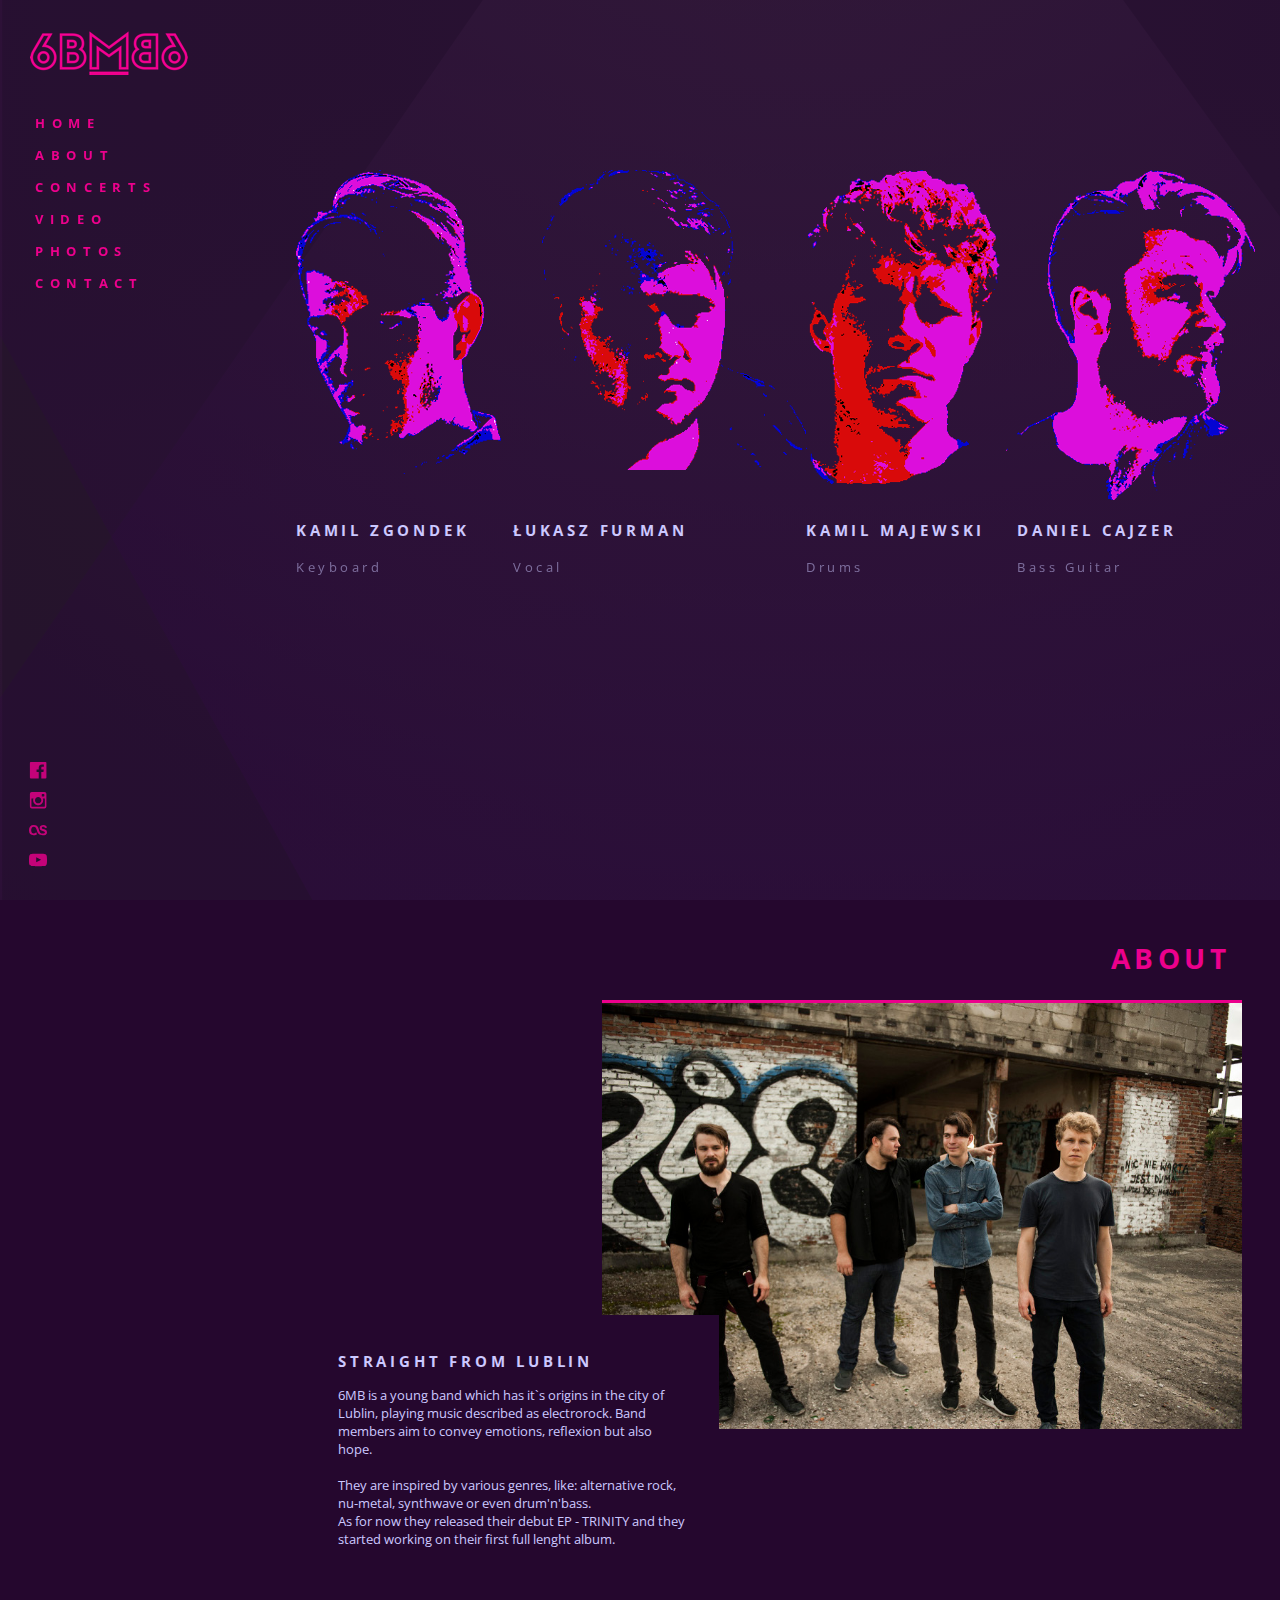
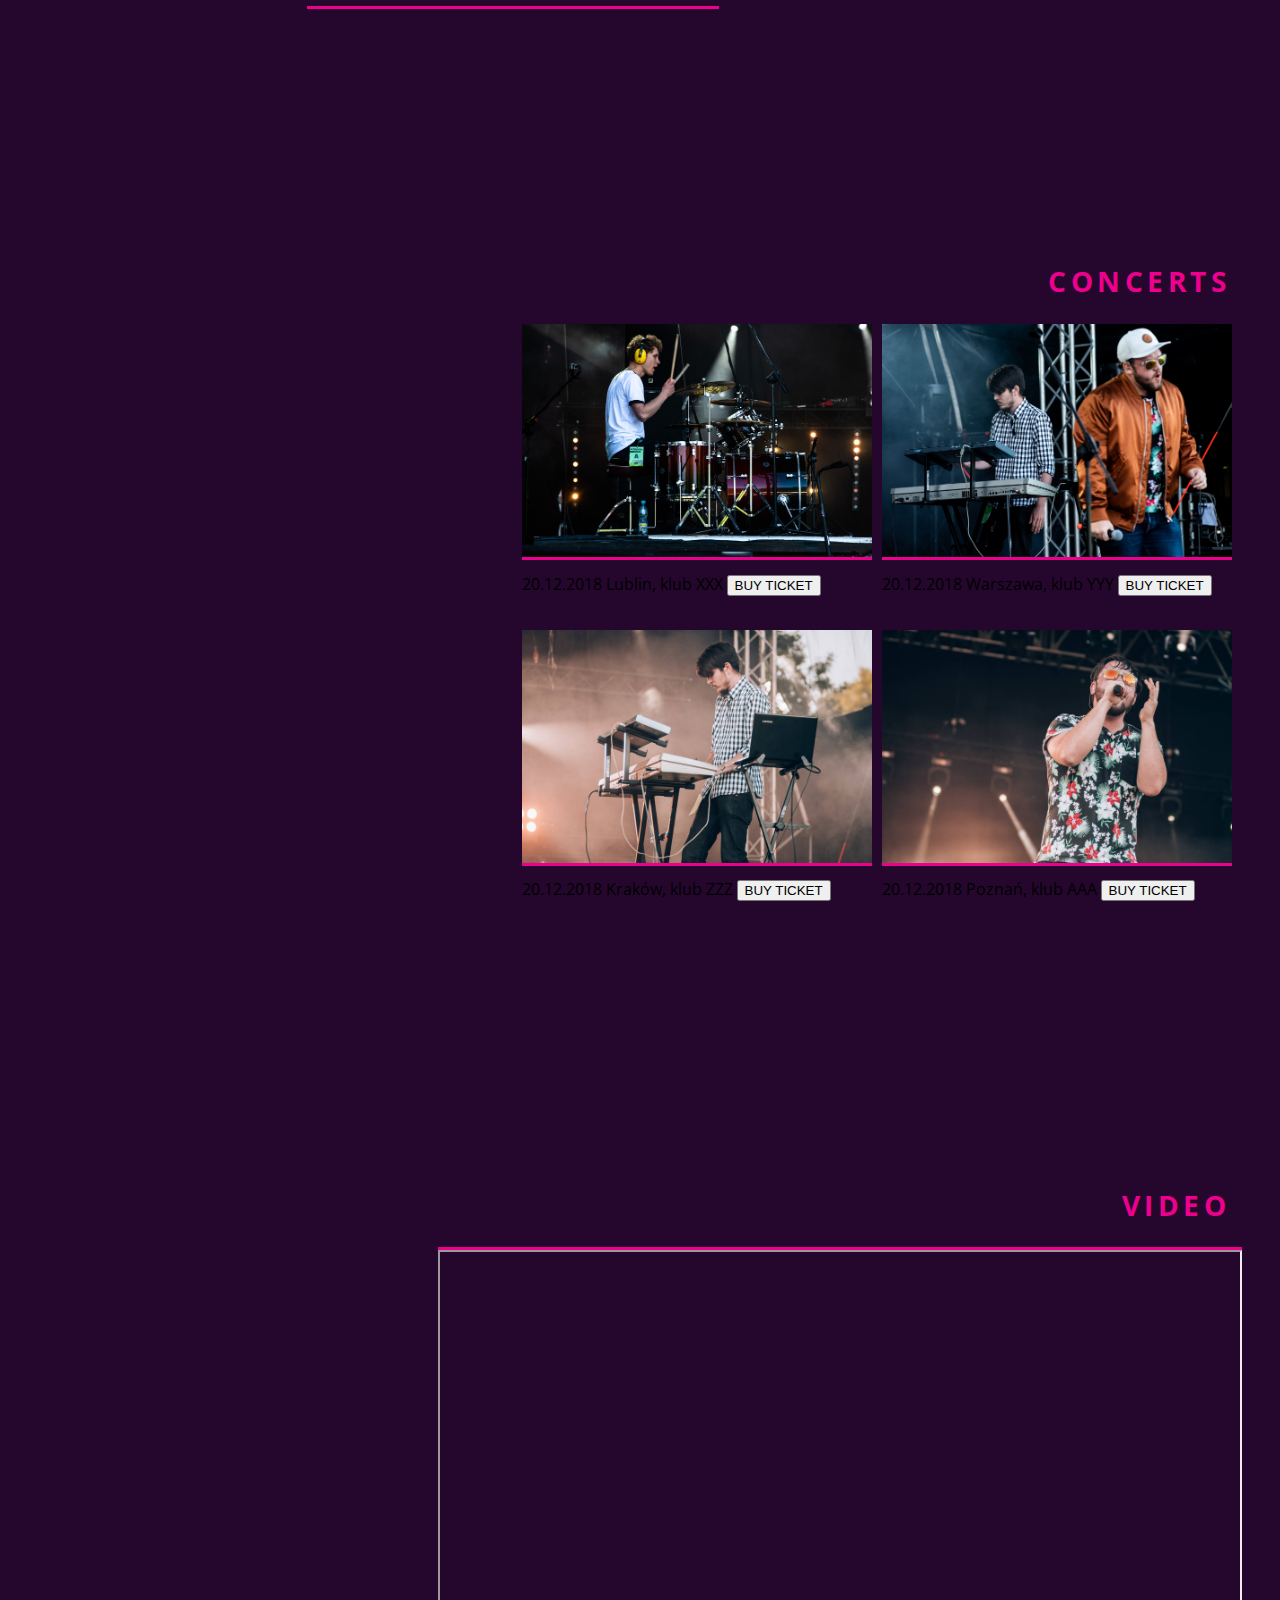
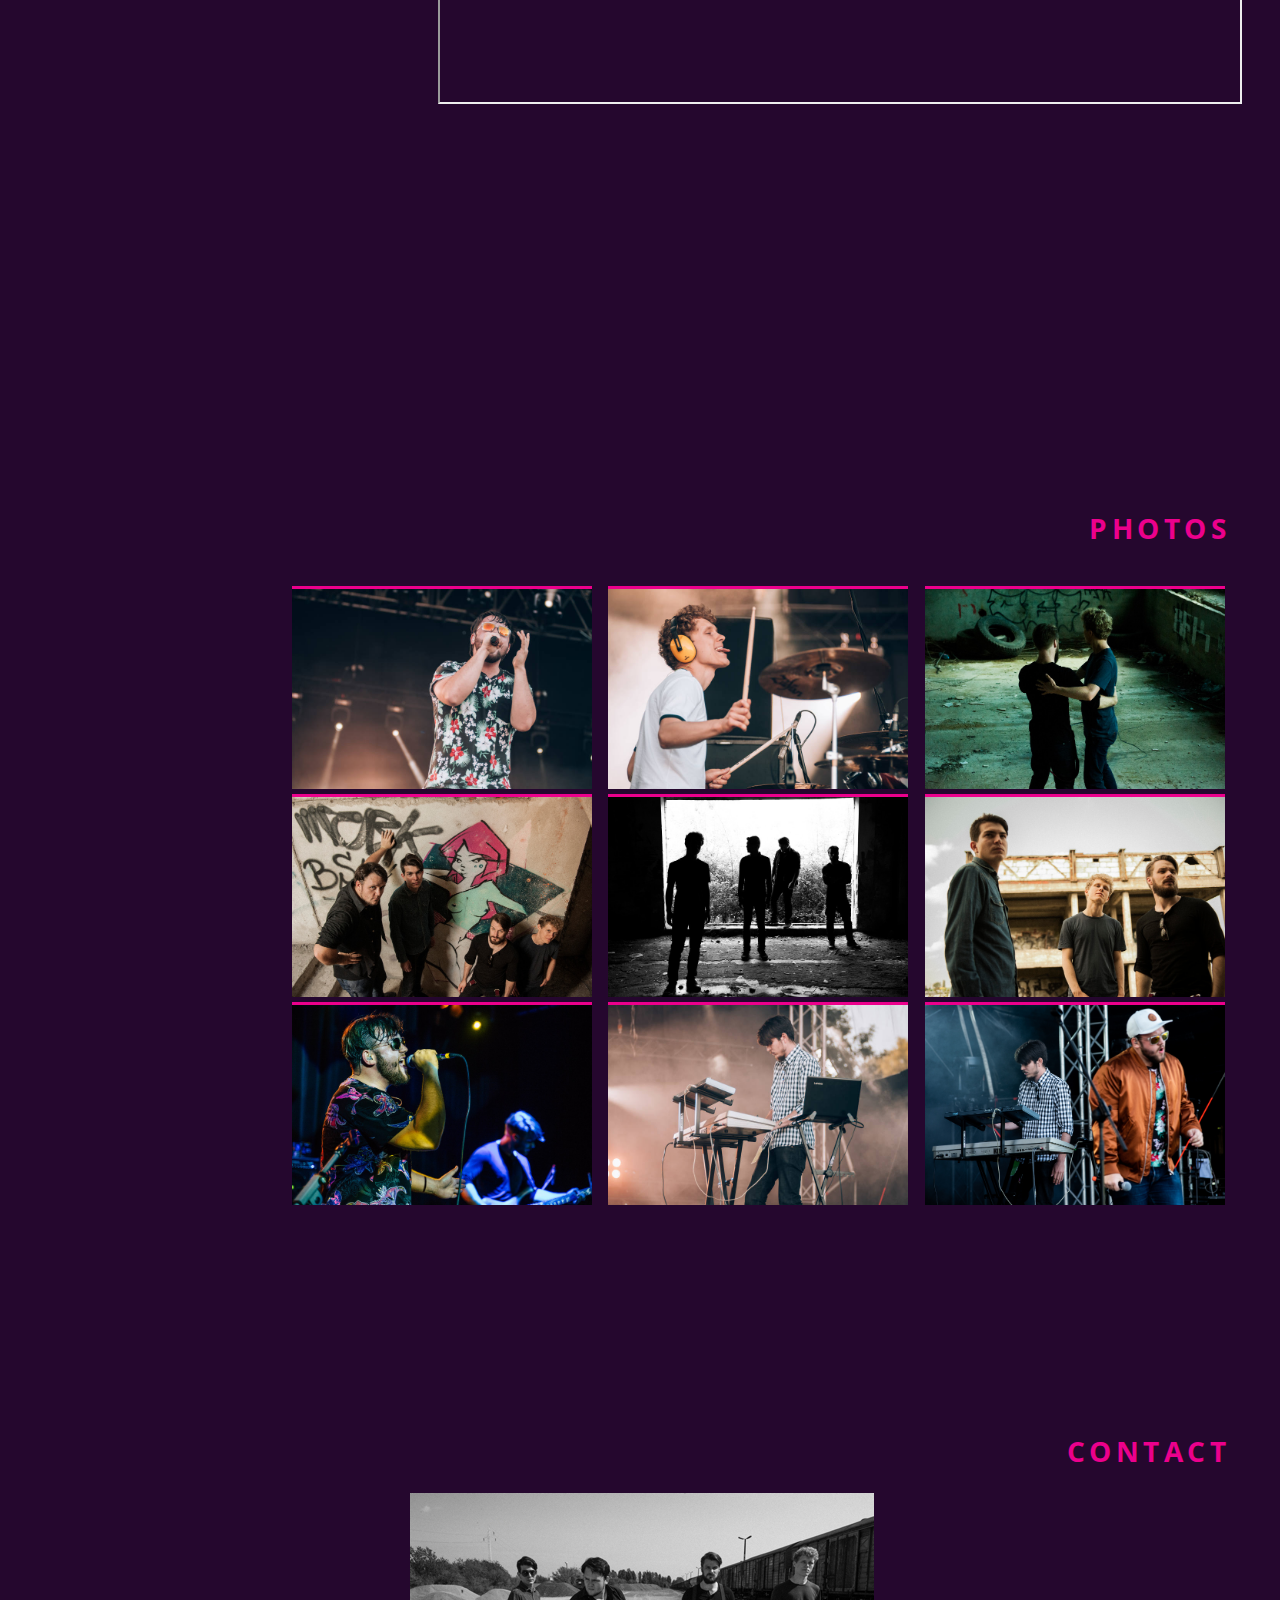
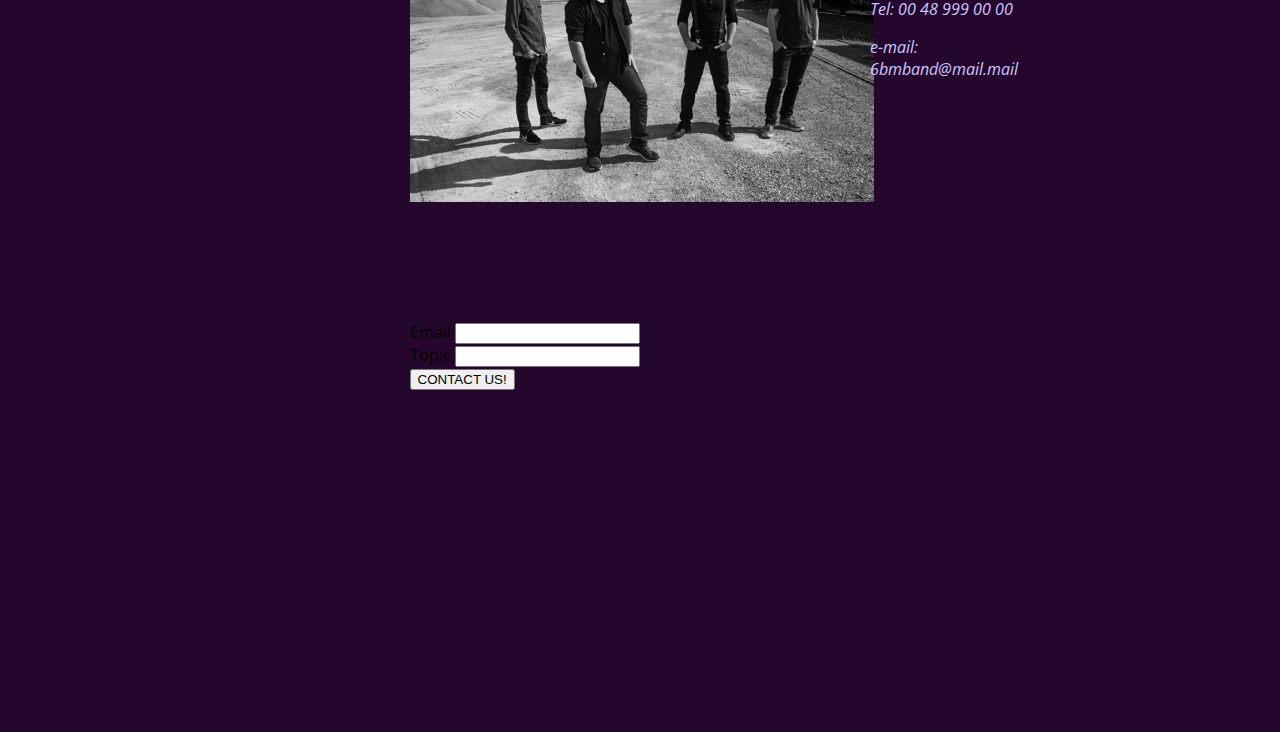
==== Praca domowa/index.html @ 3baae7d2 "Add css styles" ====
<!DOCTYPE html>
<html>
    <head>
        <title>6BM - Oficjalna strona zespołu</title>
        <meta charset="utf-8" />
        <meta http-equiv="X-UA-Compatible" content="IE=edge">
        <link rel="stylesheet" type="text/css" href="//fonts.googleapis.com/css?family=Open+Sans" />
        <link rel="stylesheet" href="main.css">
    </head>
    <body>
        <header class="page-header">
            <h1 class="page-logo">
                <img src="../photos/logo.png" alt="band logo">
            </h1>  
            <nav class="page-menu">
                <ul class="page-menu__items">
                    <li class="page-menu__item">
                        <a href="#home">HOME</a>
                    </li>
                    <li class="page-menu__item">
                        <a href="#about">ABOUT</a>
                    </li>
                    <li class="page-menu__item">
                        <a href="#concerts">CONCERTS</a>
                    </li>
                    <li class="page-menu__item">
                        <a href="#video">VIDEO</a>
                    </li>
                    <li class="page-menu__item">
                        <a href="#photos">PHOTOS</a>
                    </li>
                    <li class="page-menu__item">
                        <a href="#contact">CONTACT</a>
                    </li>
                </ul>
            </nav>
        </header>
        <main class="page-content">
            <section id="home" class="content-section">
                <h2 class="content-section__header screen-reader-only">
                    HOME
                </h2>
                <ul class="members-list">
                    <li class="members-list__item">
                        <img class="members-list__image" src="../photos/band-member01.png" alt="Photo of Kamil Zgondek - band's keyboard player">
                        <h3 class="members-list__name">KAMIL ZGONDEK</h3>
                        <span class="members-list__role">Keyboard</span>
                    </li>
                    <li class="members-list__item">
                        <img class="members-list__image" src="../photos/band-member02.png" alt="Photo of Łukasz Furman - band's vocalist">
                        <h3 class="members-list__name">ŁUKASZ FURMAN</h3>
                        <span class="members-list__role">Vocal</span>
                    </li>
                    <li class="members-list__item">
                        <img class="members-list__image" src="../photos/band-member03.png" alt="Photo of Kamil Majewski - band's drummer">
                        <h3 class="members-list__name">KAMIL MAJEWSKI</h3>
                        <span class="members-list__role">Drums</span>
                    </li>
                    <li class="members-list__item">
                        <img class="members-list__image" src="../photos/band-member04.png" alt="Photo of Daniel Cajzer - band's bassist">
                        <h3 class="members-list__name">DANIEL CAJZER</h3>
                        <span class="members-list__role">Bass Guitar</span>
                    </li>
                </ul>
            </section>
            <section id="about" class="content-section about-section">
                <h2 class="content-section__header">
                    ABOUT
                </h2>
                <img class="about-section__image" src="../photos/band01.jpg" alt="Photo of all band's members">
                <article class="about-section__description">
                    <h3 class="about-section__description-header">STRAIGHT FROM LUBLIN</h3>
                    <p class="about-section__description-content">
                        6MB is a young band which has it`s origins in the city of Lublin, playing music described as
                        electrorock.
                        Band members aim to convey emotions, reflexion but also hope. <br /><br/>
                        They are inspired by various genres, like: alternative rock, nu-metal, synthwave or even
                        drum'n'bass. <br />
                        As for now they released their debut EP - TRINITY and they started working on their first full
                        lenght album.
                    </p>
                </article>
            </section>
            <section id="concerts" class="content-section">
                <h2 class="content-section__header">
                    CONCERTS
                </h2>
                <div class="concerts">
                    <article class="concerts__item">
                        <img class="concerts__image" src="../photos/band02_WiechnikMarcin.jpg" alt="Koncert">
                        <div class="concerts__description">
                            <time class="concerts__time" datetime="2018-12-20">20.12.2018</time>
                            <span class="concerts__location" >Lublin, klub XXX</span>
                            <button class="button">BUY TICKET</button>
                        </div>
                    </article>
                    <article class="concerts__item">
                        <img class="concerts__image" src="../photos/band03_WiechnikMarcin.jpg" alt="Koncert">
                        <div class="concerts__description">
                            <time class="concerts__time" datetime="2018-12-20">20.12.2018</time>
                            <span class="concerts__location" >Warszawa, klub YYY</span>
                            <button class="button">BUY TICKET</button>
                        </div>
                    </article>
                    <article class="concerts__item">
                        <img class="concerts__image" src="../photos/band04_JakubBodys.jpg" alt="Koncert">
                        <div class="concerts__description">
                            <time class="concerts__time" datetime="2018-12-20">20.12.2018</time>
                            <span class="concerts__location" >Kraków, klub ZZZ</span>
                            <button class="button">BUY TICKET</button>
                        </div>
                    </article>
                    <article class="concerts__item">
                        <img class="concerts__image" src="../photos/band05_JakubBodys.jpg" alt="Koncert">
                        <div class="concerts__description">
                            <time class="concerts__time" datetime="2018-12-20">20.12.2018</time>
                            <span class="concerts__location" >Poznań, klub AAA</span>
                            <button class="button">BUY TICKET</button>
                        </div>
                    </article>
                </div>
            </section>
            <section id="video" class="content-section">
                <h2 class="content-section__header">
                    VIDEO
                </h2>
                <div class="video">
                    <iframe width="800" height="450" src="https://youtu.be/AstRXh-vKNI"></iframe>
                </div>
            </section>
            <section id="photos" class="content-section">
                <h2 class="content-section__header">
                    PHOTOS
                </h2>
                <ul class="photo-gallery">
                    <li class="photo-gallery__item">
                        <img class="photo-gallery__image" src="../photos/band05_JakubBodys.jpg" alt="Band">
                    </li>
                    <li class="photo-gallery__item">
                        <img class="photo-gallery__image" src="../photos/band06_JakubBodys.jpg" alt="Band">
                    </li>
                    <li class="photo-gallery__item">
                        <img class="photo-gallery__image" src="../photos/band07.jpg" alt="Band">
                    </li>
                    <li class="photo-gallery__item">
                        <img class="photo-gallery__image" src="../photos/band08.jpg" alt="Band">
                    </li>
                    <li class="photo-gallery__item">
                        <img class="photo-gallery__image" src="../photos/band09.jpg" alt="Band">
                    </li>
                    <li class="photo-gallery__item">
                        <img class="photo-gallery__image" src="../photos/band10.jpg" alt="Band">
                    </li>
                    <li class="photo-gallery__item">
                        <img class="photo-gallery__image" src="../photos/band11.jpg" alt="Band">
                    </li>
                    <li class="photo-gallery__item">
                        <img class="photo-gallery__image" src="../photos/band04_JakubBodys.jpg" alt="Band">
                    </li>
                    <li class="photo-gallery__item">
                        <img class="photo-gallery__image" src="../photos//band03_WiechnikMarcin.jpg" alt="Band">
                    </li>
                </ul>
            </section>
            <section id="contact" class="content-section contact-section">
                <h2 class="content-section__header">
                    CONTACT
                </h2>
                <img class="contact-section__image" src="../photos/band12.jpg" alt="Band">
                <address class="contact-section__address">
                    <p>Tel: 00 48 999 00 00</p>
                    <p>e-mail: 6bmband@mail.mail</p>
                </address>
                <form class="form">
                    <div class="form__field">
                        <label class="form__label" for="email">Email</label>
                        <input class="form__input" type="text" id="email" />
                    </div>
                    <div class="form__field">
                        <label class="form__label" for="topic">Topic</label>
                        <input class="form__input" type="text" id="topic" />
                    </div>
                    <button class="button" type="submit">CONTACT US!</button>
                </form>
            </section>
        </main>
        <footer class="page-footer">
            <ul class="media-menu">
                <li class="media-menu__item">
                    <a class="media-menu__link" href="#"><img src="../photos/fb.svg" alt="facebook logo"></a>
                </li>
                <li class="media-menu__item">
                    <a class="media-menu__link" href="#"><img src="../photos/insta.svg" alt="instagram logo"></a>
                </li>
                <li class="media-menu__item">
                    <a class="media-menu__link" href="#"><img src="../photos/last.svg" alt="last.fm logo"></a>
                </li>
                <li class="media-menu__item">
                    <a class="media-menu__link" href="#"><img src="../photos/yout.svg" alt="youtube logo"></a>
                </li>
            </ul>
        </footer>
    </body>
</html>
---- Praca domowa/main.css ----
body, html {
    margin: 0 auto;
    background-color: #25072e;
    background-image: url("../photos/background.svg");
    background-repeat: no-repeat;
    background-attachment: fixed;
    background-size: cover;
    font-family: 'Open Sans';
}
h2 {
    font-size: 28px;
    font-weight: bold;
    letter-spacing: 4.5px;
    color: #ec008c;
}
h3 {
    font-size: 15px;
    font-weight: bold;
    letter-spacing: 3.8px;
    color: #CCC8FF;
}
/* Page Header Styles */
.page-header {
    position: fixed;
    top: 10px;
    left: 30px;
}
/* Page Menu Styles */
.page-menu__items {
   padding-left: 0;
}
.page-menu__item {
    padding: 5px ;
}
.page-menu__item a {
    text-decoration: none;
    color: #ec008c;
    font-size: 13px;
    font-weight: bold;
    letter-spacing: 6.7px;
    text-decoration-style: none;
}
/* Page Content Styles */ 
.screen-reader-only {
    display: none;
}
.content-section {
    height: 100vh;
}
.page-content {
    width: 80%;
    padding-left: 20%;
}
.content-section__header {
}
/* Member List Styles */
.members-list {
    display: flex;
    color: #CCC8FF;
    padding-top: 15%;
}
.members-list__name {
    font-size: 15px;
    letter-spacing: 3.8px;
}
.members-list__role {
    font-size: 13px;
    letter-spacing: 3.5px;
    opacity: 0.5;
}
.content-section__header {
    text-align: right;
    padding-right: 50px;
}
.about-section__image {
    position: absolute;
    right: 3%;
    border-top: 3px solid #ec008c;
    width: 50%;
    z-index: 1;
}
.about-section__description {
    position: relative;
    top: 35%;
    left: 5%;
    z-index: 2;
    background-color: #25072e;
    border-bottom: 3px solid #ec008c;
    padding: 2% 3%;
    width: 350px;
    min-height: 250px;
}
.about-section__description-content {
    color: #CCC8FF;
    font-size: 13px;
}
.concerts {
    display: flex;
    flex-wrap: wrap;
    position: absolute;
    right: 3%;
    width: 720px;
}
.concerts__item {
    flex: 1 1 350px;
}
.concerts__image {
    width: 350px;
    border-bottom: 3px solid  #ec008c;
}
.concerts__description {
    padding: 2% 0;
    height: 50px;
}
.video {
    position: absolute;
    right: 3%;
    border-top: 3px solid  #ec008c;
}
.photo-gallery {
    display: flex;
    flex-wrap: wrap;
    position: absolute;
    right: 3%;
    width: 950px; 
}
.photo-gallery__item {
    flex: 1 1 300px;
}
.photo-gallery__image {
    width: 300px;
    border-top: 3px solid  #ec008c;
}
.contact-section__image {
    position: relative;
    left: 15%;
}
.contact-section__address {
    position: relative;
    left: 60%;
    bottom: 25%;
    color: #CCC8FF;
    width: 15%;
}
.form {
    position: relative;
    left: 15%; 
    width: 50%; 
}
/* Footer Styles */
.page-footer {
    position: fixed;
    bottom: 10px;
    left: 25px;
}
ul {
    list-style-type: none;
}
.media-menu {
    padding-left: 0;
    color: #ec008c;
    font-size: 13px;
    font-weight: bold;
}
.media-menu__item {
    padding: 4px;
}
.media-menu__item img {
    height: 18px;
}
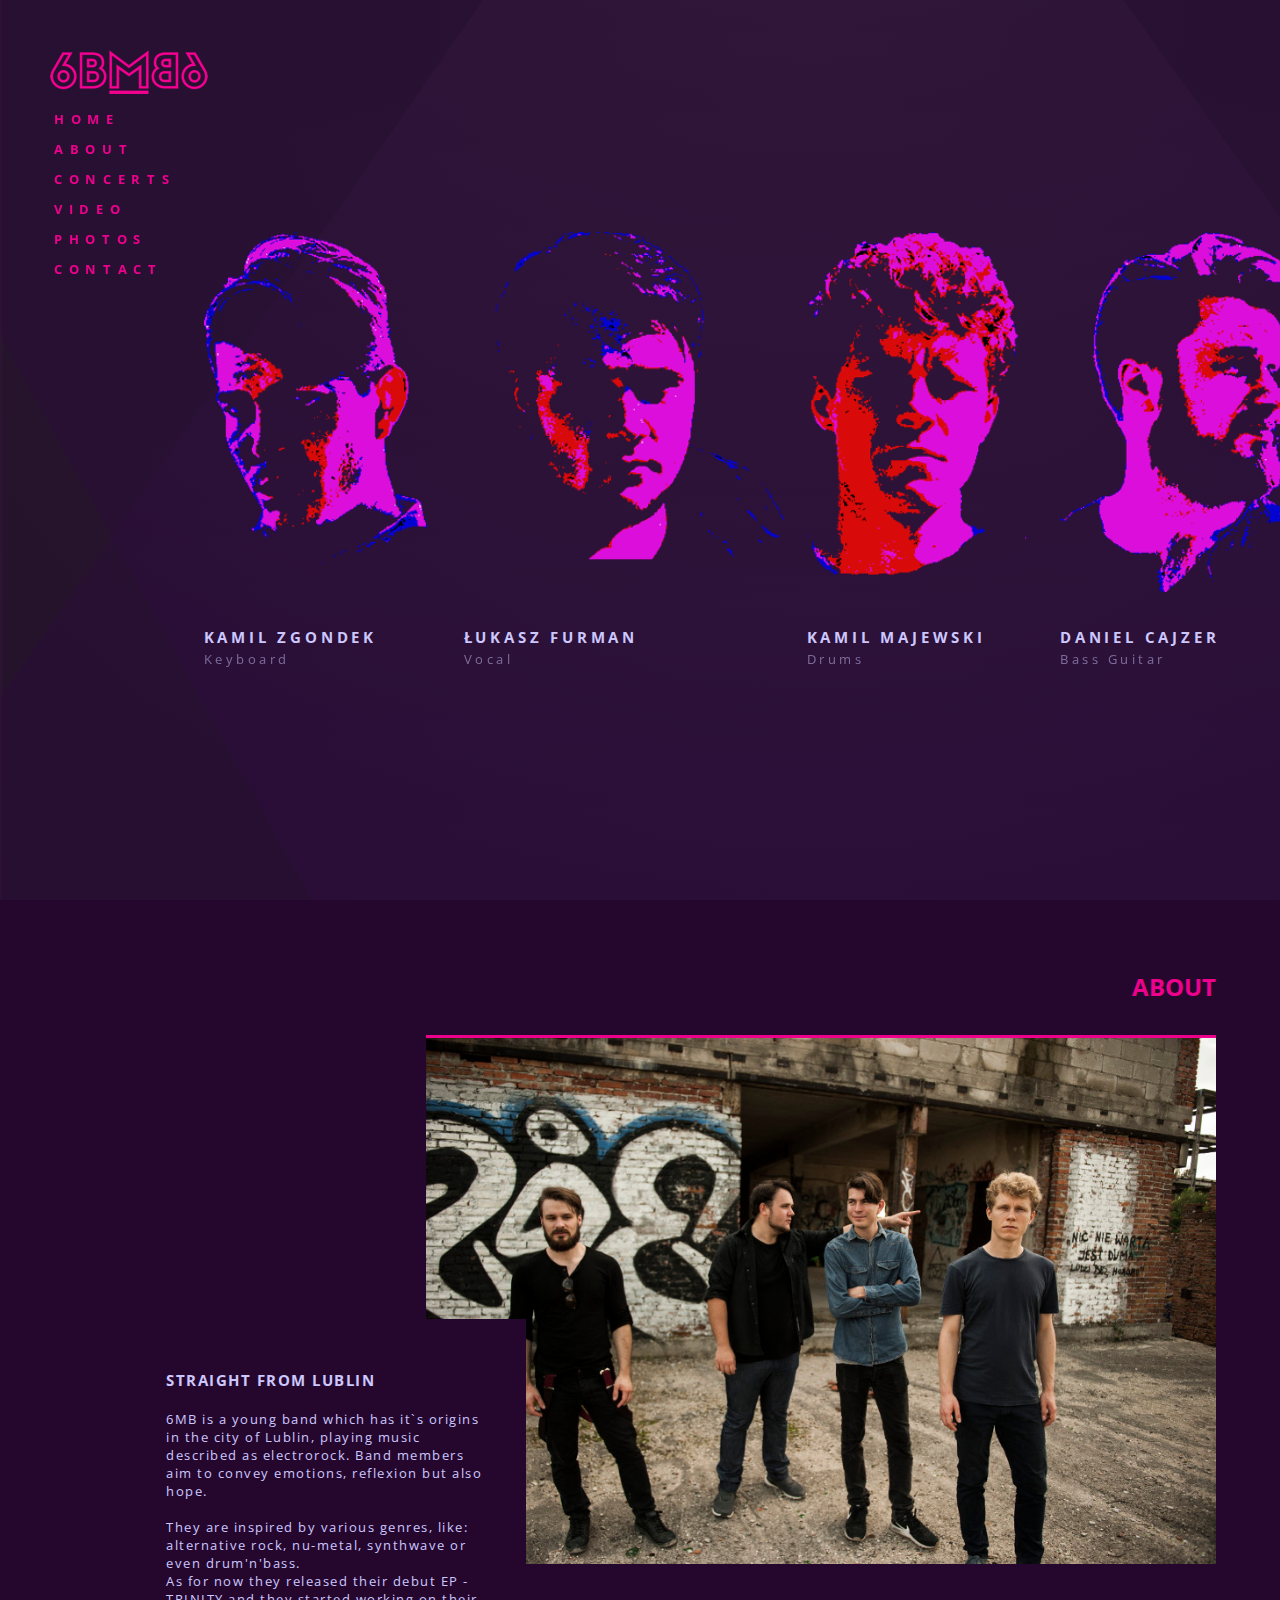
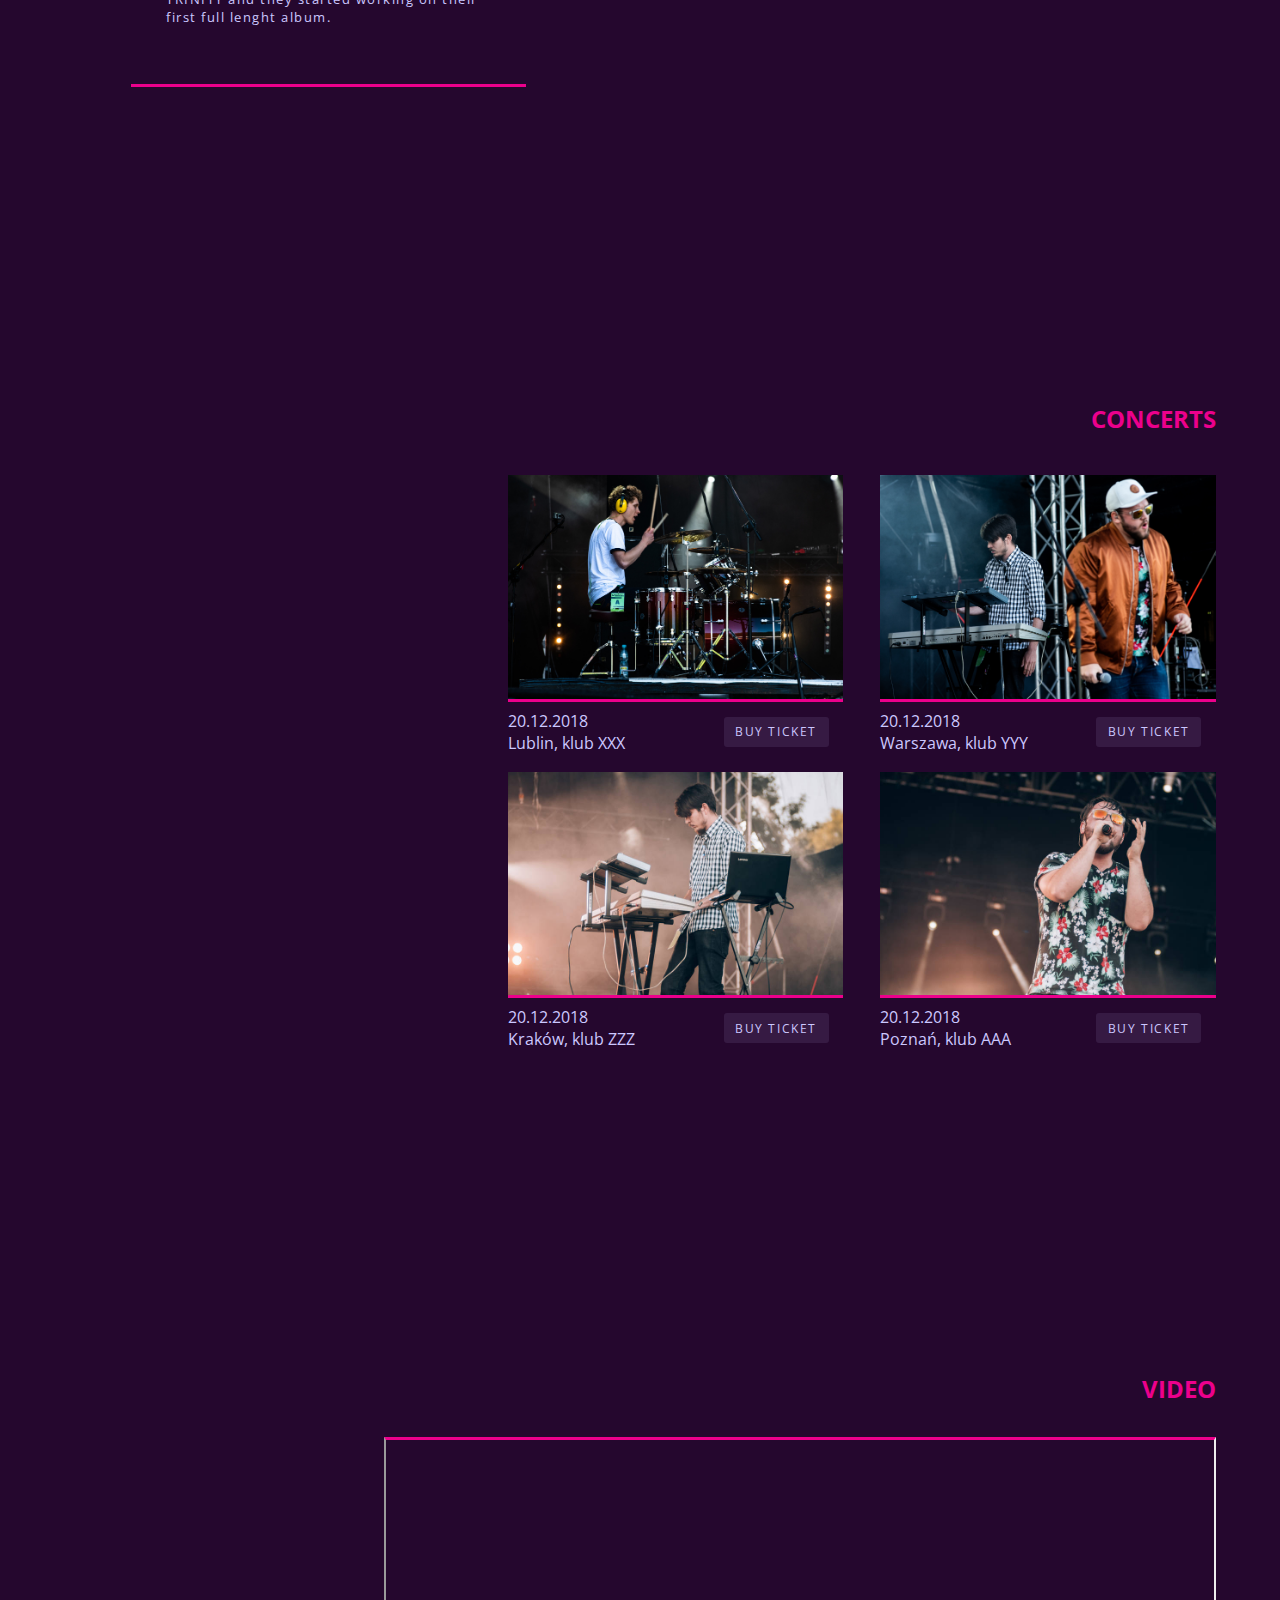
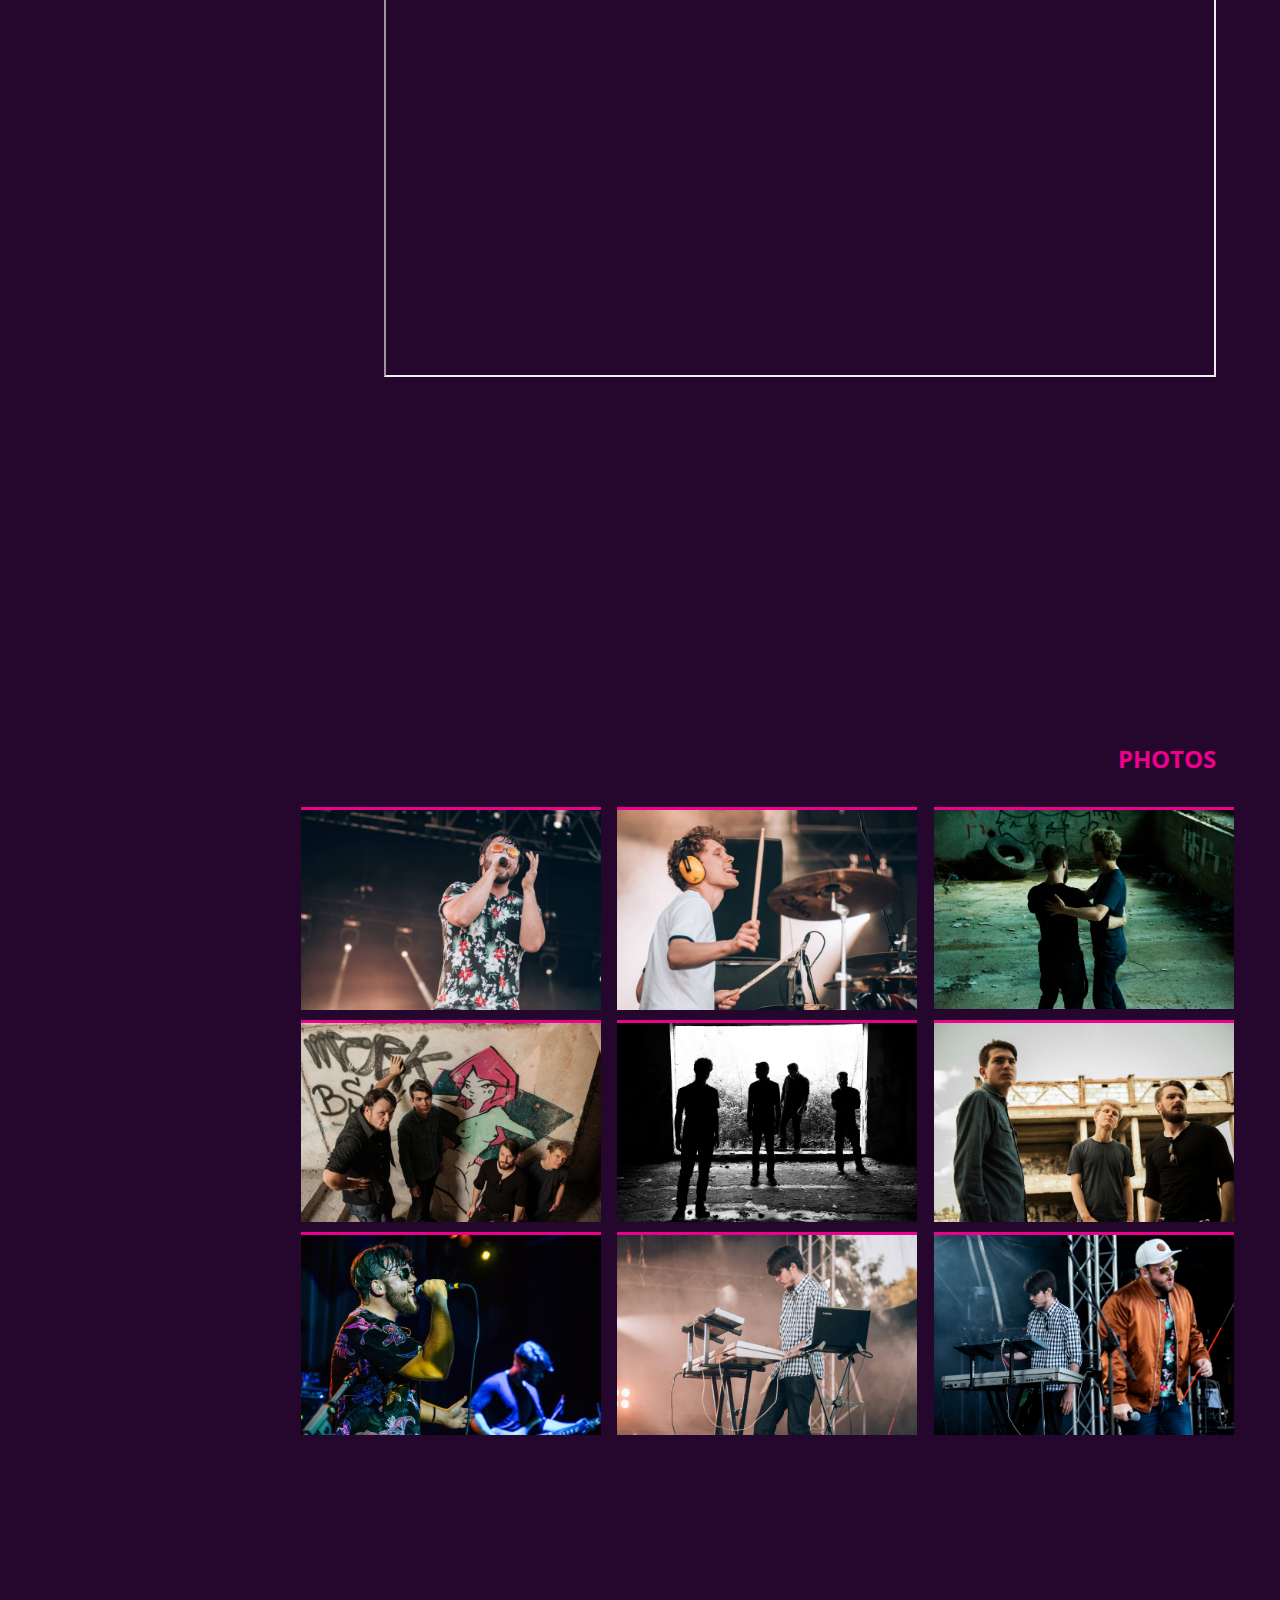
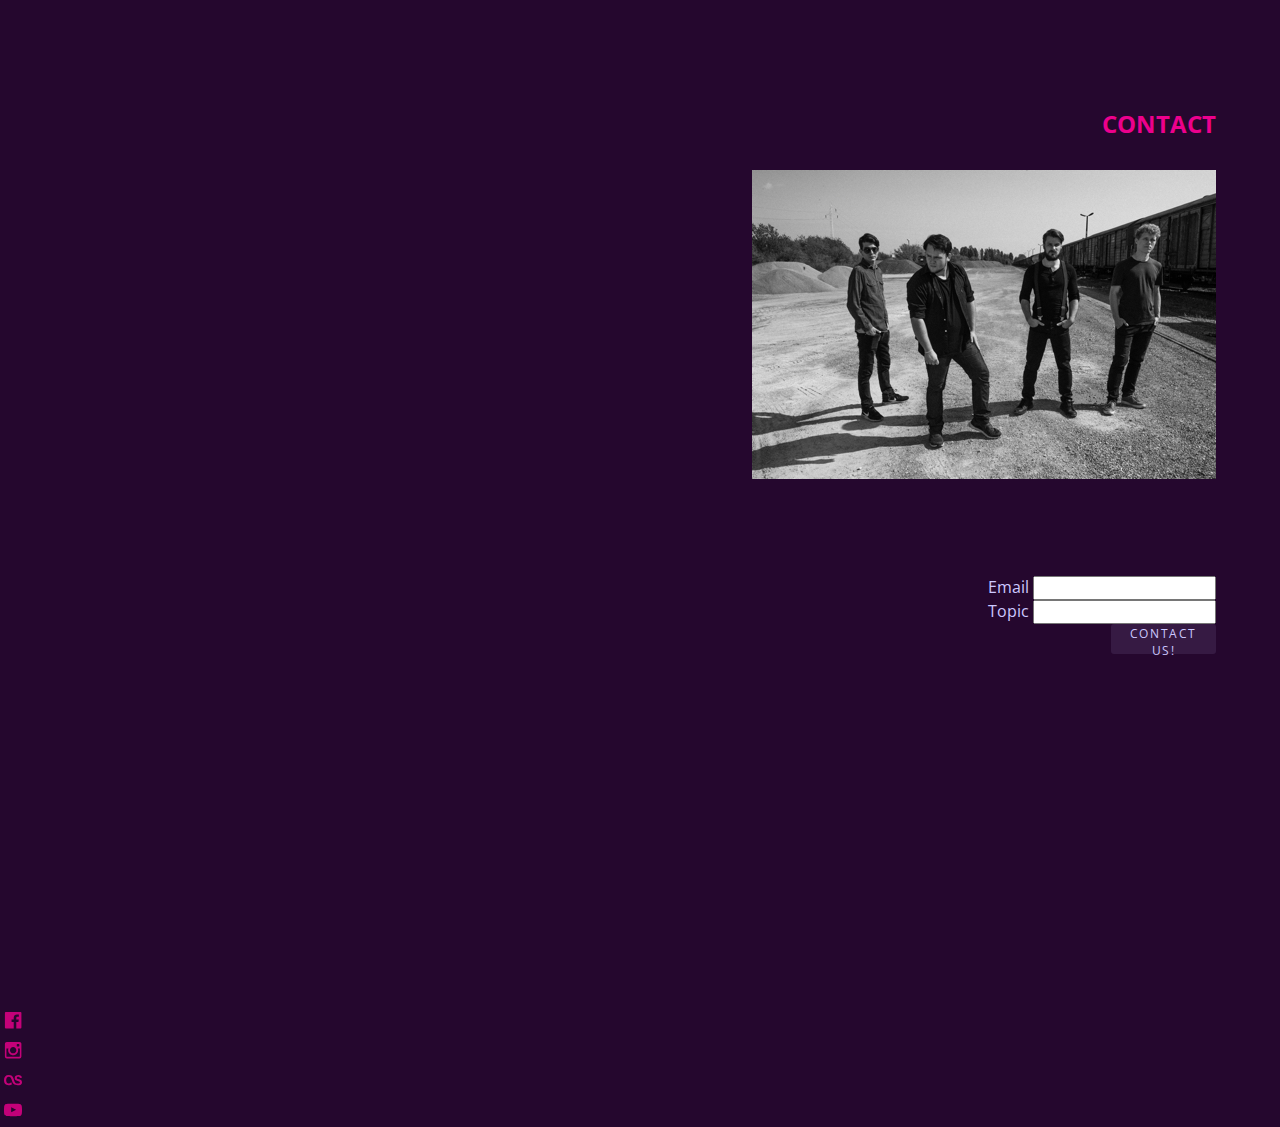
==== commit a4cb96e1: "Add button style" ====
--- a/Praca domowa/index.html
+++ b/Praca domowa/index.html
@@ -4,7 +4,8 @@
         <title>6BM - Oficjalna strona zespołu</title>
         <meta charset="utf-8" />
         <meta http-equiv="X-UA-Compatible" content="IE=edge">
-        <link rel="stylesheet" type="text/css" href="//fonts.googleapis.com/css?family=Open+Sans" />
+        <meta name="viewport" content="width=device-width, initial-scale=1">
+        <link href="https://fonts.googleapis.com/css?family=Open+Sans:400,700" rel="stylesheet">
         <link rel="stylesheet" href="main.css">
     </head>
     <body>
@@ -91,7 +92,9 @@
                         <div class="concerts__description">
                             <time class="concerts__time" datetime="2018-12-20">20.12.2018</time>
                             <span class="concerts__location" >Lublin, klub XXX</span>
-                            <button class="button">BUY TICKET</button>
+                            <div class="concert__button-wrapper">
+                                <button class="button">BUY TICKET</button>
+                            </div>
                         </div>
                     </article>
                     <article class="concerts__item">
@@ -125,7 +128,7 @@
                     VIDEO
                 </h2>
                 <div class="video">
-                    <iframe width="800" height="450" src="https://youtu.be/AstRXh-vKNI"></iframe>
+                    <iframe src="https://youtu.be/AstRXh-vKNI"></iframe>
                 </div>
             </section>
             <section id="photos" class="content-section">
--- a/Praca domowa/main.css
+++ b/Praca domowa/main.css
@@ -1,37 +1,50 @@
+* {
+    box-sizing: border-box;
+    font-family: 'Open Sans', sans-serif;
+}
 body, html {
     margin: 0 auto;
+    padding: 0;
     background-color: #25072e;
     background-image: url("../photos/background.svg");
     background-repeat: no-repeat;
     background-attachment: fixed;
     background-size: cover;
-    font-family: 'Open Sans';
-}
-h2 {
-    font-size: 28px;
-    font-weight: bold;
-    letter-spacing: 4.5px;
-    color: #ec008c;
-}
-h3 {
-    font-size: 15px;
-    font-weight: bold;
-    letter-spacing: 3.8px;
-    color: #CCC8FF;
+}
+h1, h2, h3 {
+    margin: 0;
+}
+ul {
+    list-style: none;
+    margin: 0;
+    padding: 0;
+}
+.button {
+    width: 105px;
+    height: 30px;
+    font-size: 12px;
+    letter-spacing: 1.6px;
+    background-color: rgba(204, 200, 255, 0.1);
+    color:#CCC8FF;
+    border-radius: 3px;
+    border: none;
+    
 }
 /* Page Header Styles */
 .page-header {
     position: fixed;
-    top: 10px;
-    left: 30px;
+    top: 50px;
+    left: 50px;
+}
+.content-section__header {
+    margin: 7.5% 0 4% 0;
+    height: 28px;
+    color: #ec008c;
+}
+.page-menu__item {
+    padding: 4px;
 }
 /* Page Menu Styles */
-.page-menu__items {
-   padding-left: 0;
-}
-.page-menu__item {
-    padding: 5px ;
-}
 .page-menu__item a {
     text-decoration: none;
     color: #ec008c;
@@ -39,27 +52,33 @@
     font-weight: bold;
     letter-spacing: 6.7px;
     text-decoration-style: none;
-}
+} 
 /* Page Content Styles */ 
 .screen-reader-only {
     display: none;
 }
 .content-section {
-    height: 100vh;
+    min-height: 100vh;
 }
 .page-content {
-    width: 80%;
-    padding-left: 20%;
-}
-.content-section__header {
+    margin-left: 220px;
+    padding: 0 5%;
+    text-align: right;
 }
 /* Member List Styles */
 .members-list {
-    display: flex;
-    color: #CCC8FF;
-    padding-top: 15%;
+    height: 100vh;
+    display: flex;
+    align-items: center;
+    justify-content: center;
+    color: #CCC8FF;
+}
+.members-list__item {
+    margin-left: 2.5%;
+    text-align: left;
 }
 .members-list__name {
+    margin-top: 30px;
     font-size: 15px;
     letter-spacing: 3.8px;
 }
@@ -68,93 +87,111 @@
     letter-spacing: 3.5px;
     opacity: 0.5;
 }
-.content-section__header {
-    text-align: right;
-    padding-right: 50px;
+.members-list__image{
+   height: 40vh;
+}
+.about-section {
+    display: flex;
+    flex-direction: column;
+    align-items: flex-end;
 }
 .about-section__image {
-    position: absolute;
-    right: 3%;
     border-top: 3px solid #ec008c;
-    width: 50%;
+    width: 790px;
     z-index: 1;
-}
+} 
 .about-section__description {
+    width: 395px;
+    height: 365;
     position: relative;
-    top: 35%;
-    left: 5%;
+    bottom: 245px;
+    right: 690px;
+    text-align: left;
     z-index: 2;
     background-color: #25072e;
     border-bottom: 3px solid #ec008c;
-    padding: 2% 3%;
-    width: 350px;
-    min-height: 250px;
+    padding: 45px 35px;
 }
 .about-section__description-content {
-    color: #CCC8FF;
-    font-size: 13px;
+    font-size: 13px;
+    letter-spacing: 1.5px;
+    color: #CCC8FF;
+}
+.about-section__description-header  {
+    color: #CCC8FF;
+    font-size: 15px;
+    padding: 2% 0;
+    letter-spacing: 1.5px;
 }
 .concerts {
     display: flex;
+    justify-content: flex-end;
     flex-wrap: wrap;
-    position: absolute;
-    right: 3%;
-    width: 720px;
+    margin-left: 20%;
 }
 .concerts__item {
-    flex: 1 1 350px;
+    padding: 1% 0 1% 5%;
+    flex: 1 1 25vw;
 }
 .concerts__image {
-    width: 350px;
+    width: 100%;
     border-bottom: 3px solid  #ec008c;
 }
 .concerts__description {
-    padding: 2% 0;
+    display: flex;
+    flex-direction: column;
+    flex-wrap: wrap;
+    justify-content: center;
+    align-items: flex-start;
+    text-align: left;
+    width: 100%;
+    color: #CCC8FF;
     height: 50px;
 }
-.video {
-    position: absolute;
-    right: 3%;
+.concerts__time, 
+.concerts__location{
+    width: 60%;
+}
+.concerts__button-wrapper {
+    width: 40%;
+    text-align: right;
+}
+.video iframe {
+    width: 65vw;;
+    height: 60vh;
     border-top: 3px solid  #ec008c;
 }
 .photo-gallery {
     display: flex;
     flex-wrap: wrap;
-    position: absolute;
-    right: 3%;
     width: 950px; 
 }
 .photo-gallery__item {
-    flex: 1 1 300px;
+    padding-bottom: 0.5%;
+    flex: 1 1 310px;
 }
 .photo-gallery__image {
     width: 300px;
     border-top: 3px solid  #ec008c;
 }
-.contact-section__image {
-    position: relative;
-    left: 15%;
+.contact-section {
+    margin-left: 6%;
 }
 .contact-section__address {
     position: relative;
-    left: 60%;
-    bottom: 25%;
-    color: #CCC8FF;
-    width: 15%;
+    left: 50%;
+    bottom: 30%;
+    color: #CCC8FF;
 }
 .form {
-    position: relative;
-    left: 15%; 
-    width: 50%; 
-}
+    padding: 0;
+    color: #CCC8FF;
+} */
 /* Footer Styles */
 .page-footer {
     position: fixed;
-    bottom: 10px;
-    left: 25px;
-}
-ul {
-    list-style-type: none;
+    bottom: 50px;
+    left: 50px;
 }
 .media-menu {
     padding-left: 0;
@@ -164,7 +201,7 @@
 }
 .media-menu__item {
     padding: 4px;
-}
+} 
 .media-menu__item img {
     height: 18px;
 }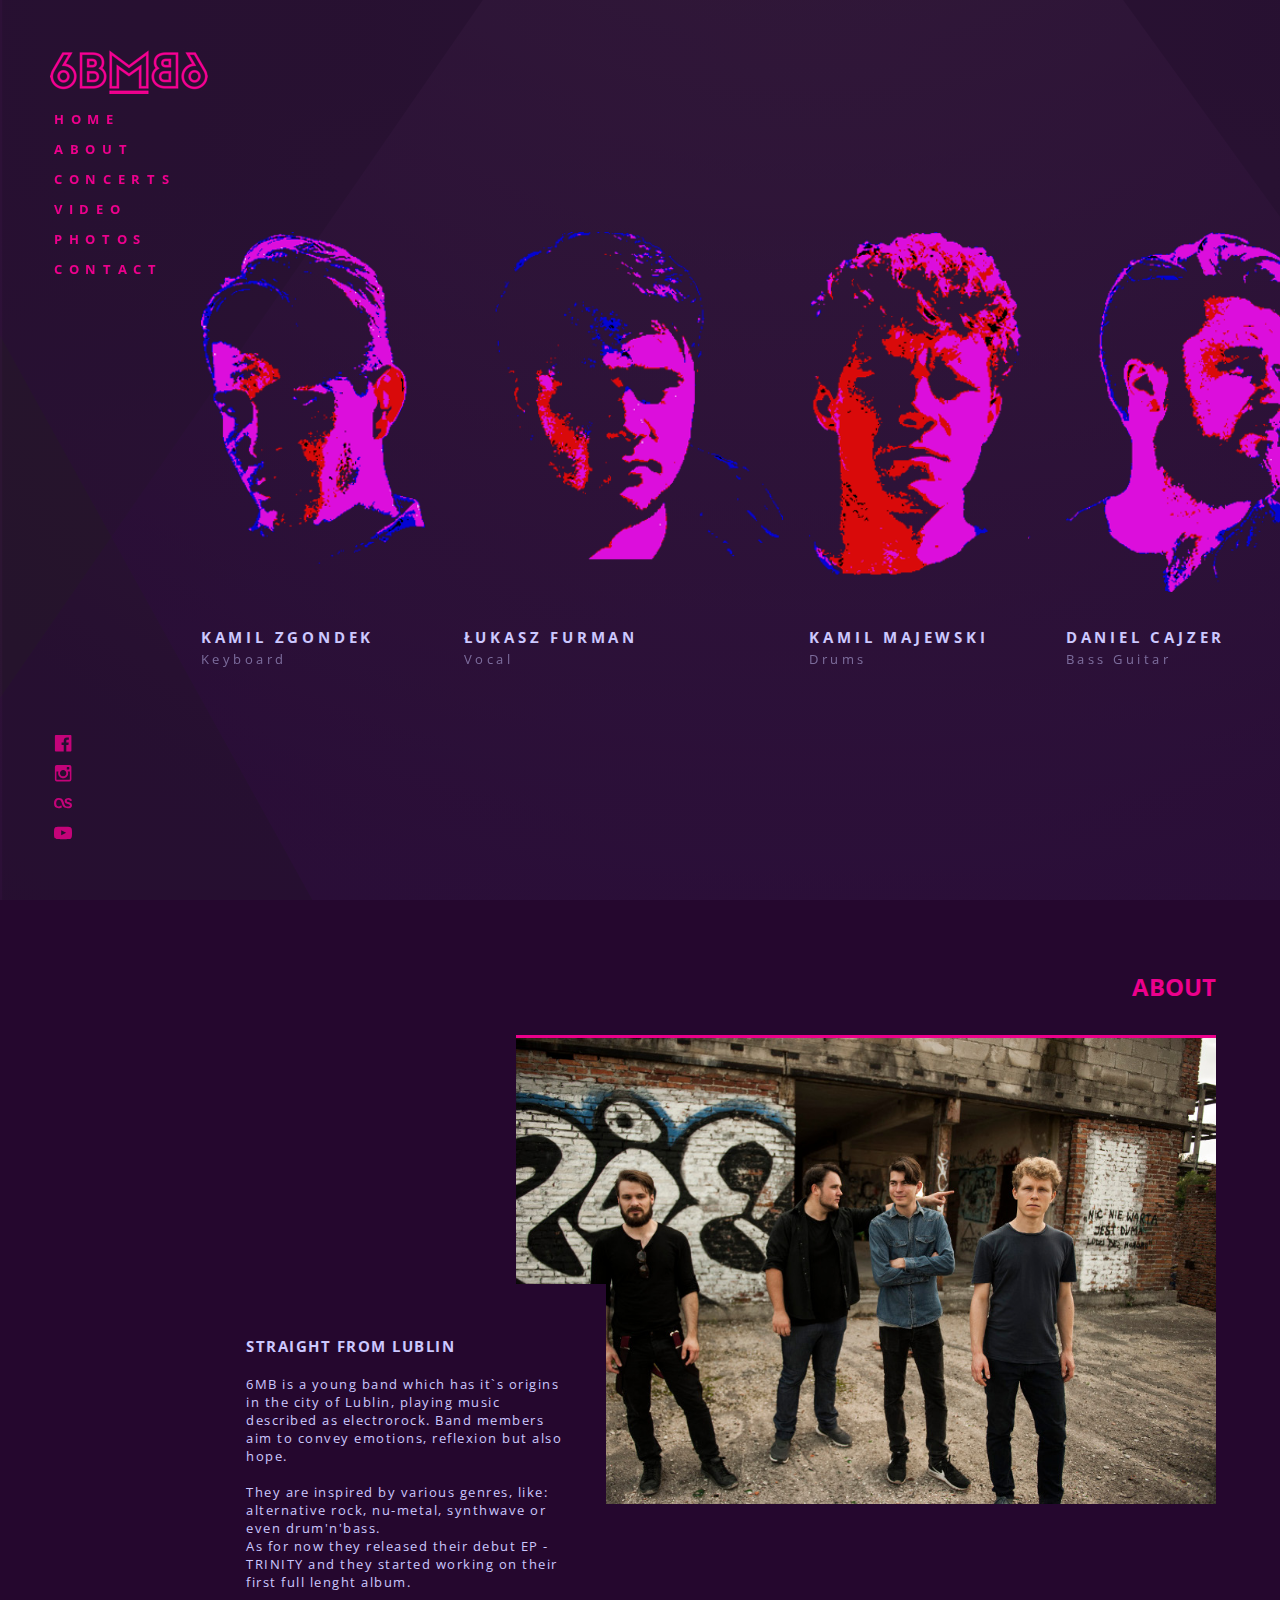
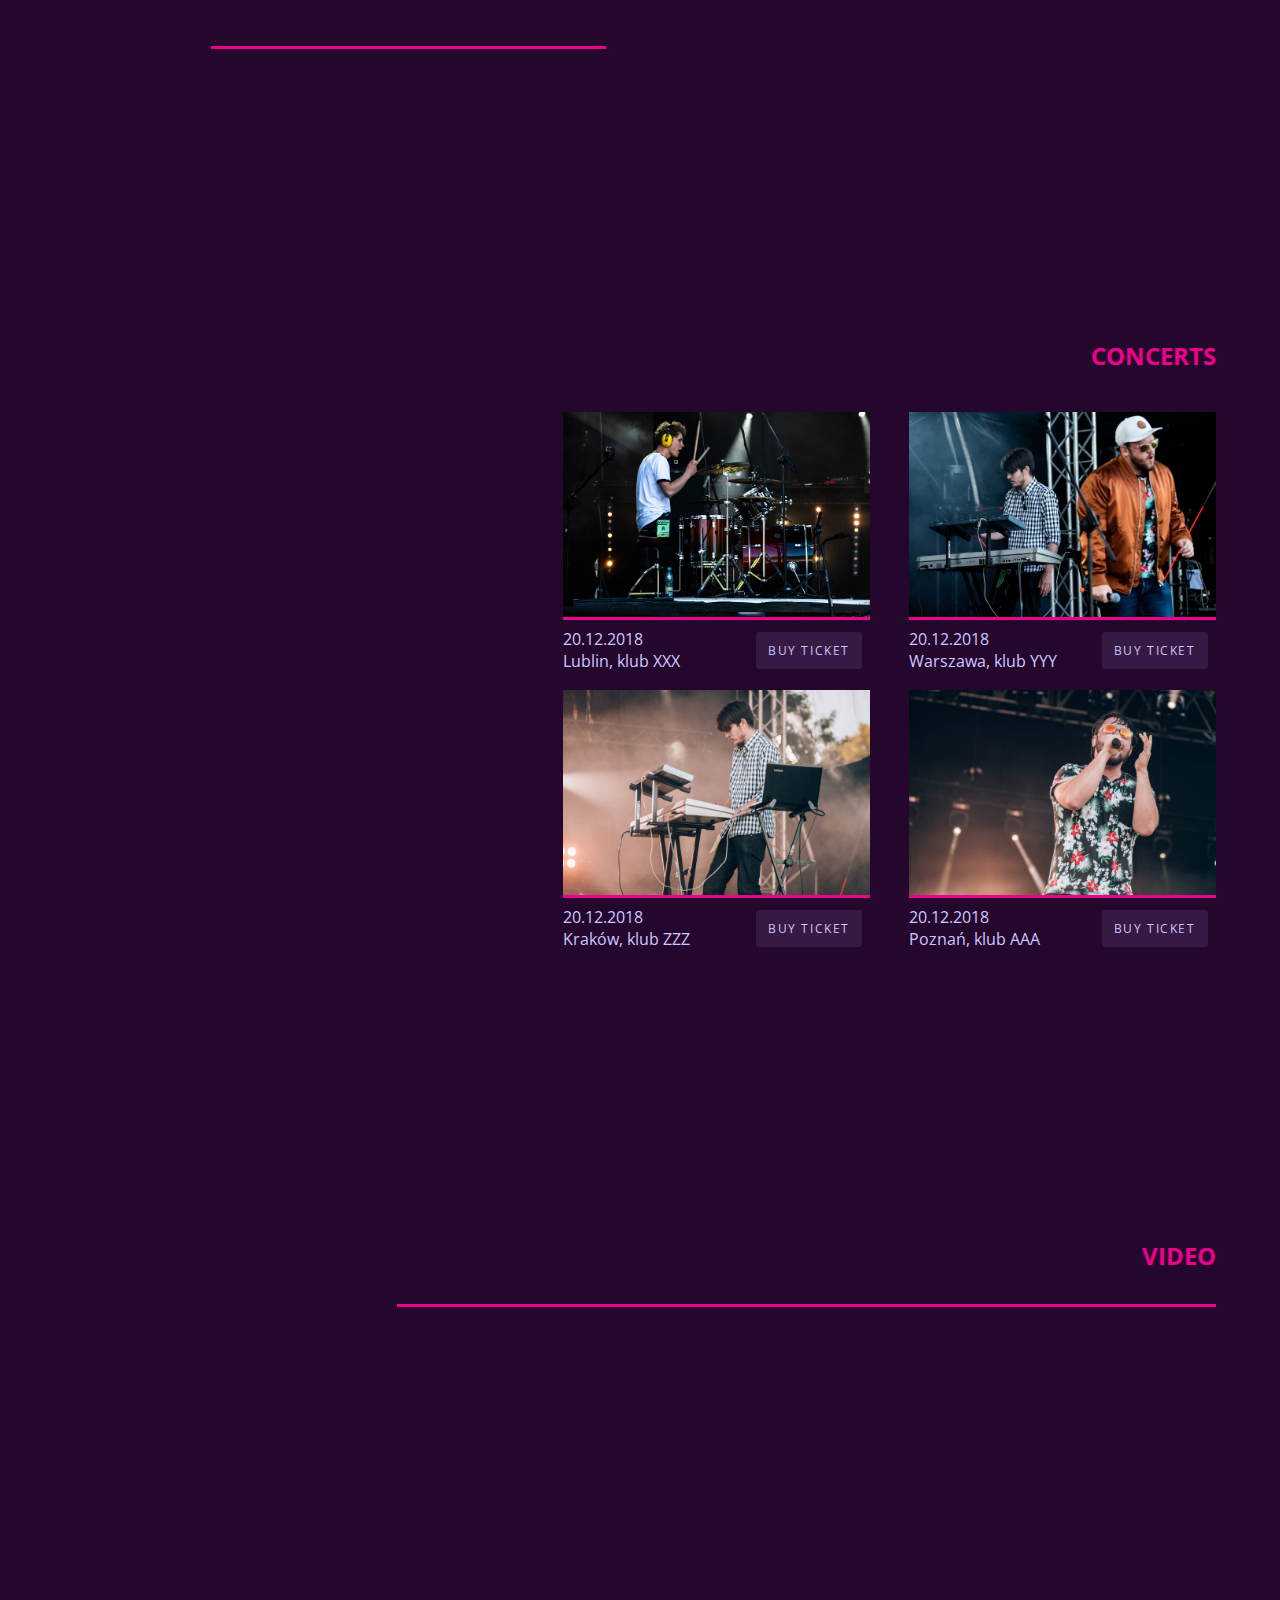
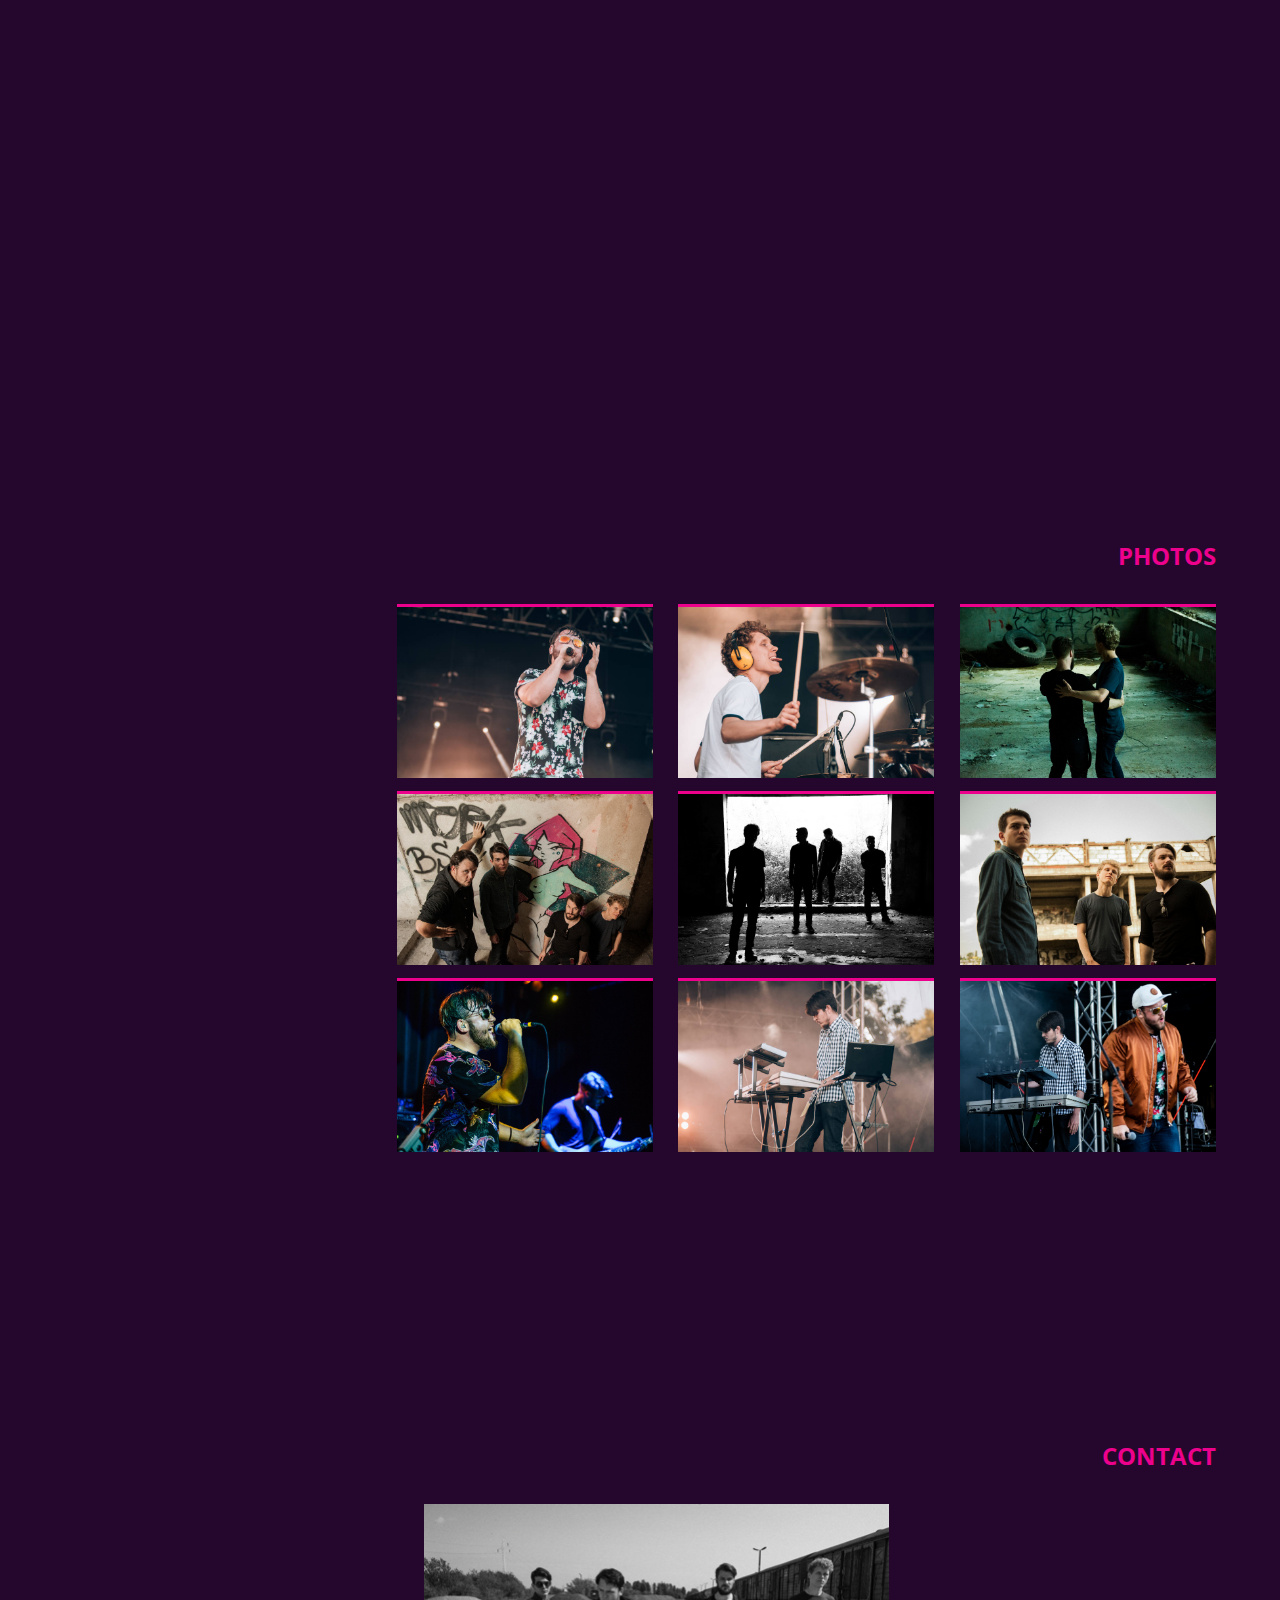
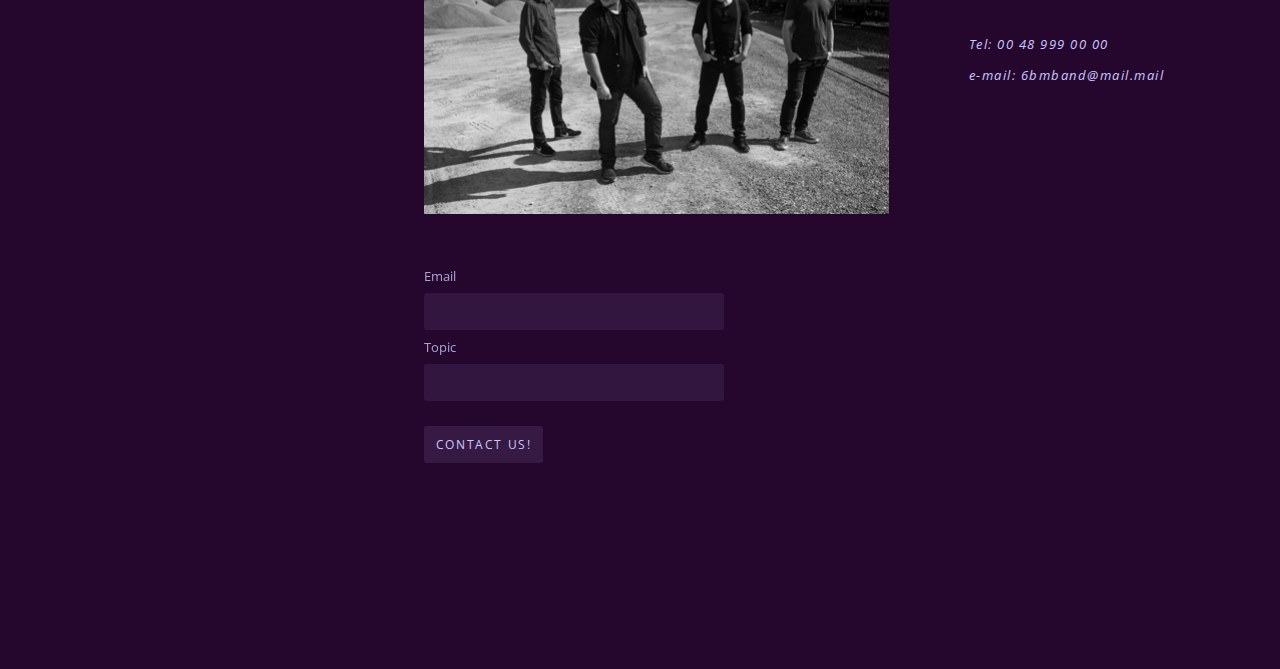
==== commit 32f32de7: "Change iframe tag" ====
--- a/Praca domowa/index.html
+++ b/Praca domowa/index.html
@@ -128,7 +128,8 @@
                     VIDEO
                 </h2>
                 <div class="video">
-                    <iframe src="https://youtu.be/AstRXh-vKNI"></iframe>
+                    <iframe src="https://www.youtube.com/embed/AstRXh-vKNI" frameborder="0" allow="accelerometer; autoplay; encrypted-media; gyroscope; picture-in-picture"allowfullscreen>
+					</iframe>
                 </div>
             </section>
             <section id="photos" class="content-section">
@@ -169,22 +170,26 @@
                 <h2 class="content-section__header">
                     CONTACT
                 </h2>
-                <img class="contact-section__image" src="../photos/band12.jpg" alt="Band">
-                <address class="contact-section__address">
-                    <p>Tel: 00 48 999 00 00</p>
-                    <p>e-mail: 6bmband@mail.mail</p>
-                </address>
-                <form class="form">
-                    <div class="form__field">
-                        <label class="form__label" for="email">Email</label>
-                        <input class="form__input" type="text" id="email" />
-                    </div>
-                    <div class="form__field">
-                        <label class="form__label" for="topic">Topic</label>
-                        <input class="form__input" type="text" id="topic" />
-                    </div>
-                    <button class="button" type="submit">CONTACT US!</button>
-                </form>
+                <div class="contact-section__info">
+                    <img class="contact-section__image" src="../photos/band12.jpg" alt="Band">
+                    <address class="contact-section__address">
+                        <p>Tel: 00 48 999 00 00</p>
+                        <p>e-mail: 6bmband@mail.mail</p>
+                    </address>
+                    <form class="form">
+                        <div class="form__field">
+                            <label class="form__label" for="email">Email</label>
+                            <input class="form__input" type="text" id="email" />
+                        </div>
+                        <div class="form__field">
+                            <label class="form__label" for="topic">Topic</label>
+                            <input class="form__input" type="text" id="topic" />
+                        </div>
+                        <div class="form__button">
+                            <button class="button" type="submit">CONTACT US!</button>
+                        </div>
+                    </form>
+                </div>
             </section>
         </main>
         <footer class="page-footer">
--- a/Praca domowa/main.css
+++ b/Praca domowa/main.css
@@ -20,8 +20,9 @@
     padding: 0;
 }
 .button {
-    width: 105px;
-    height: 30px;
+    width: auto;
+    height: auto;
+    padding: 10px 12px;
     font-size: 12px;
     letter-spacing: 1.6px;
     background-color: rgba(204, 200, 255, 0.1);
@@ -59,6 +60,9 @@
 }
 .content-section {
     min-height: 100vh;
+    display: flex;
+    flex-direction: column;
+    align-items: flex-end;
 }
 .page-content {
     margin-left: 220px;
@@ -69,11 +73,13 @@
 .members-list {
     height: 100vh;
     display: flex;
+    align-self: center;
     align-items: center;
     justify-content: center;
     color: #CCC8FF;
 }
 .members-list__item {
+
     margin-left: 2.5%;
     text-align: left;
 }
@@ -97,15 +103,15 @@
 }
 .about-section__image {
     border-top: 3px solid #ec008c;
-    width: 790px;
+    width: 700px;
     z-index: 1;
 } 
 .about-section__description {
     width: 395px;
-    height: 365;
+    height: 365px;
     position: relative;
-    bottom: 245px;
-    right: 690px;
+    bottom: 220px;
+    right: 610px;
     text-align: left;
     z-index: 2;
     background-color: #25072e;
@@ -124,14 +130,15 @@
     letter-spacing: 1.5px;
 }
 .concerts {
+    width: 60vw;
     display: flex;
     justify-content: flex-end;
     flex-wrap: wrap;
-    margin-left: 20%;
+    align-items: flex-end;
 }
 .concerts__item {
     padding: 1% 0 1% 5%;
-    flex: 1 1 25vw;
+    width: 27vw;
 }
 .concerts__image {
     width: 100%;
@@ -157,42 +164,79 @@
     text-align: right;
 }
 .video iframe {
-    width: 65vw;;
+    width: 64vw; 
     height: 60vh;
     border-top: 3px solid  #ec008c;
 }
 .photo-gallery {
     display: flex;
     flex-wrap: wrap;
-    width: 950px; 
+    width: 66vw; 
 }
 .photo-gallery__item {
-    padding-bottom: 0.5%;
-    flex: 1 1 310px;
+    padding-bottom: 1%;
+    flex: 1 1 20vw;
 }
 .photo-gallery__image {
+    width: 20vw;
+    border-top: 3px solid  #ec008c;
+}
+.contact-section {
+    display: flex;
+    flex-direction: column;
+}
+.contact-section__info {
+    display: flex;
+    flex-direction: row;
+    flex-wrap: wrap;
+    align-items: center;
+    justify-content: flex-start;
+    width: 85%;
+}
+.contact-section__image {
+    width: 465px;
+}
+.contact-section__address {
+    margin-left: 80px;
+    color: #CCC8FF;
+    font-size: 13px;
+    text-align: left;
+    letter-spacing: 1.5px;
+}
+.form {
+    width: 100%;
+    text-align: left;
+    margin-top: 45px;
+    padding: 0;
+    color: #CCC8FF;
+} 
+.form__field {
+    font-size: 13px;
+    opacity: 0.8;
+    display: flex;
+    flex-direction: column;
+}
+.form__label {
+    padding: 1% 0 1% 0;
+}
+.form__input {
     width: 300px;
-    border-top: 3px solid  #ec008c;
-}
-.contact-section {
-    margin-left: 6%;
-}
-.contact-section__address {
-    position: relative;
-    left: 50%;
-    bottom: 30%;
-    color: #CCC8FF;
-}
-.form {
-    padding: 0;
-    color: #CCC8FF;
-} */
+    height: 37px;
+    background-color: #CCC8FF;
+    opacity: 0.1;
+    border: none;
+    border-radius: 3px;
+}
+.form__button {
+    margin: 25px 0;
+}
 /* Footer Styles */
 .page-footer {
     position: fixed;
     bottom: 50px;
     left: 50px;
 }
+
 .media-menu {
     padding-left: 0;
     color: #ec008c;
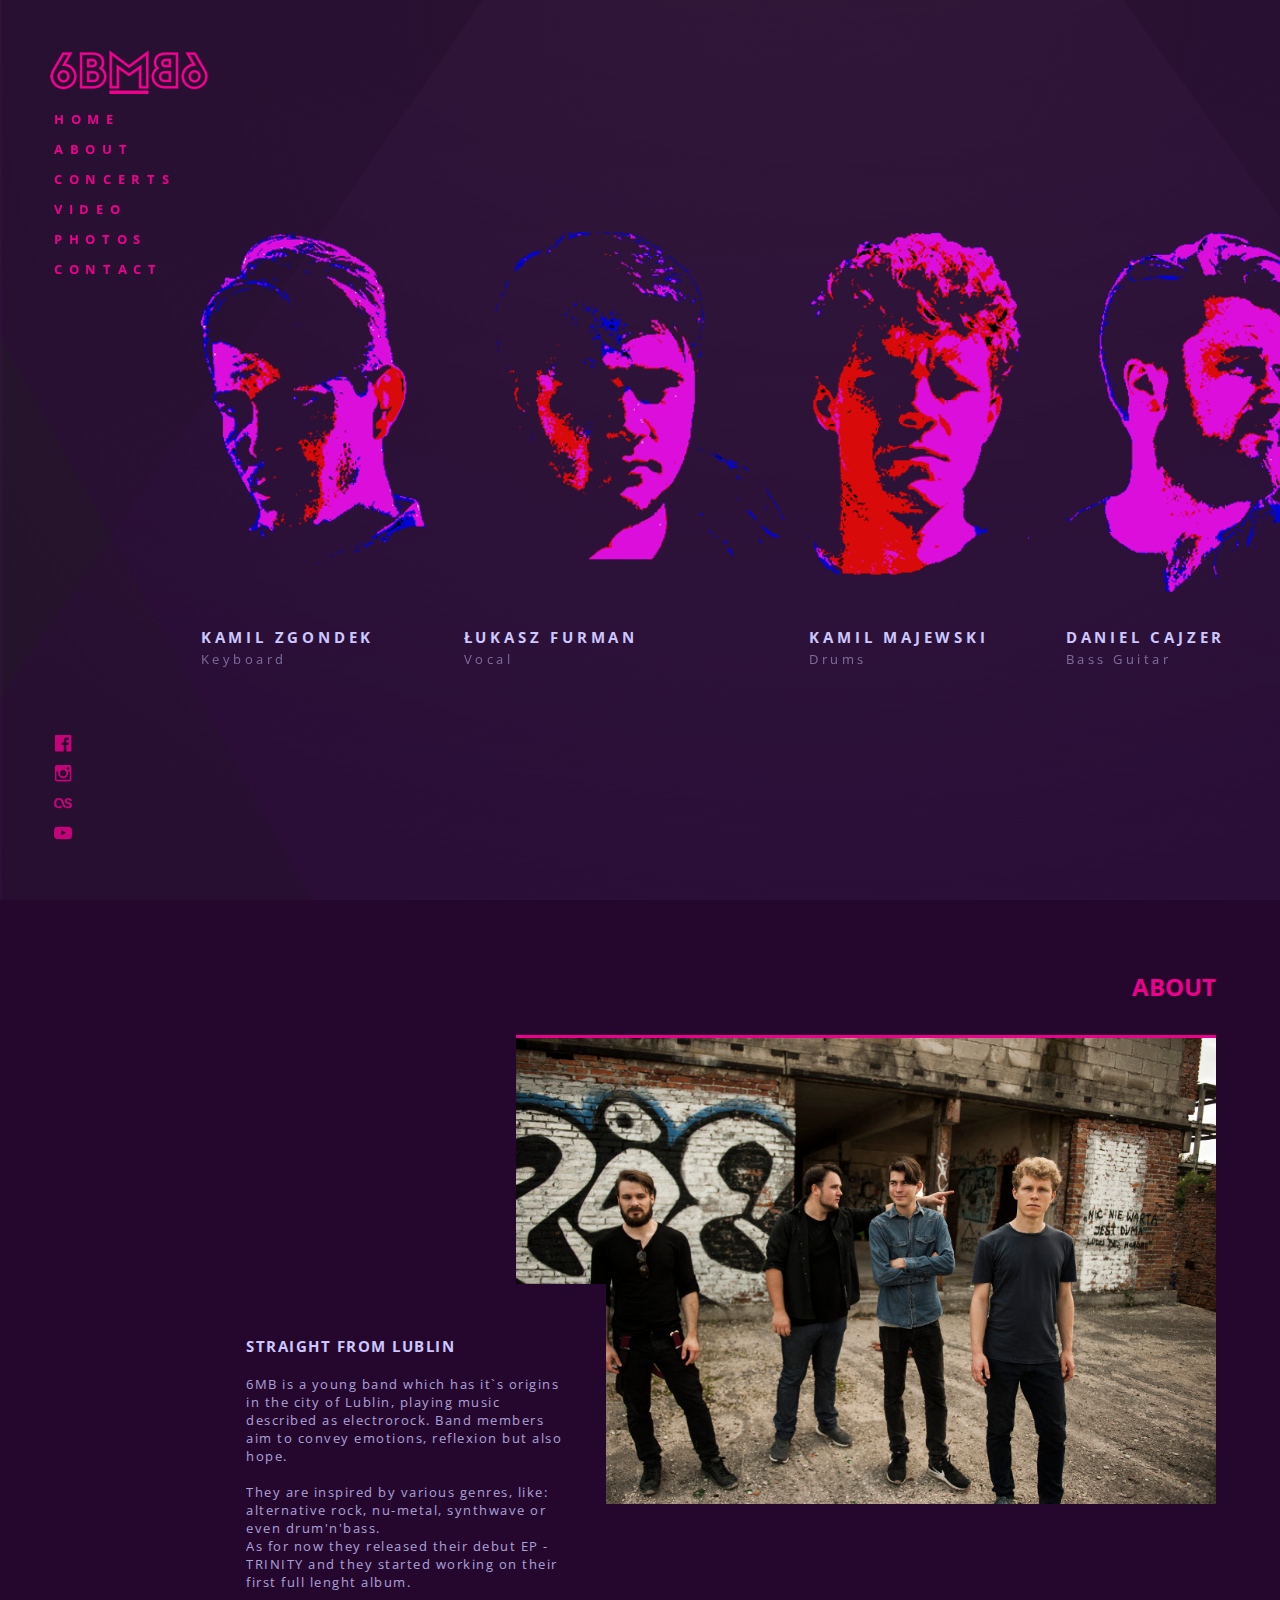
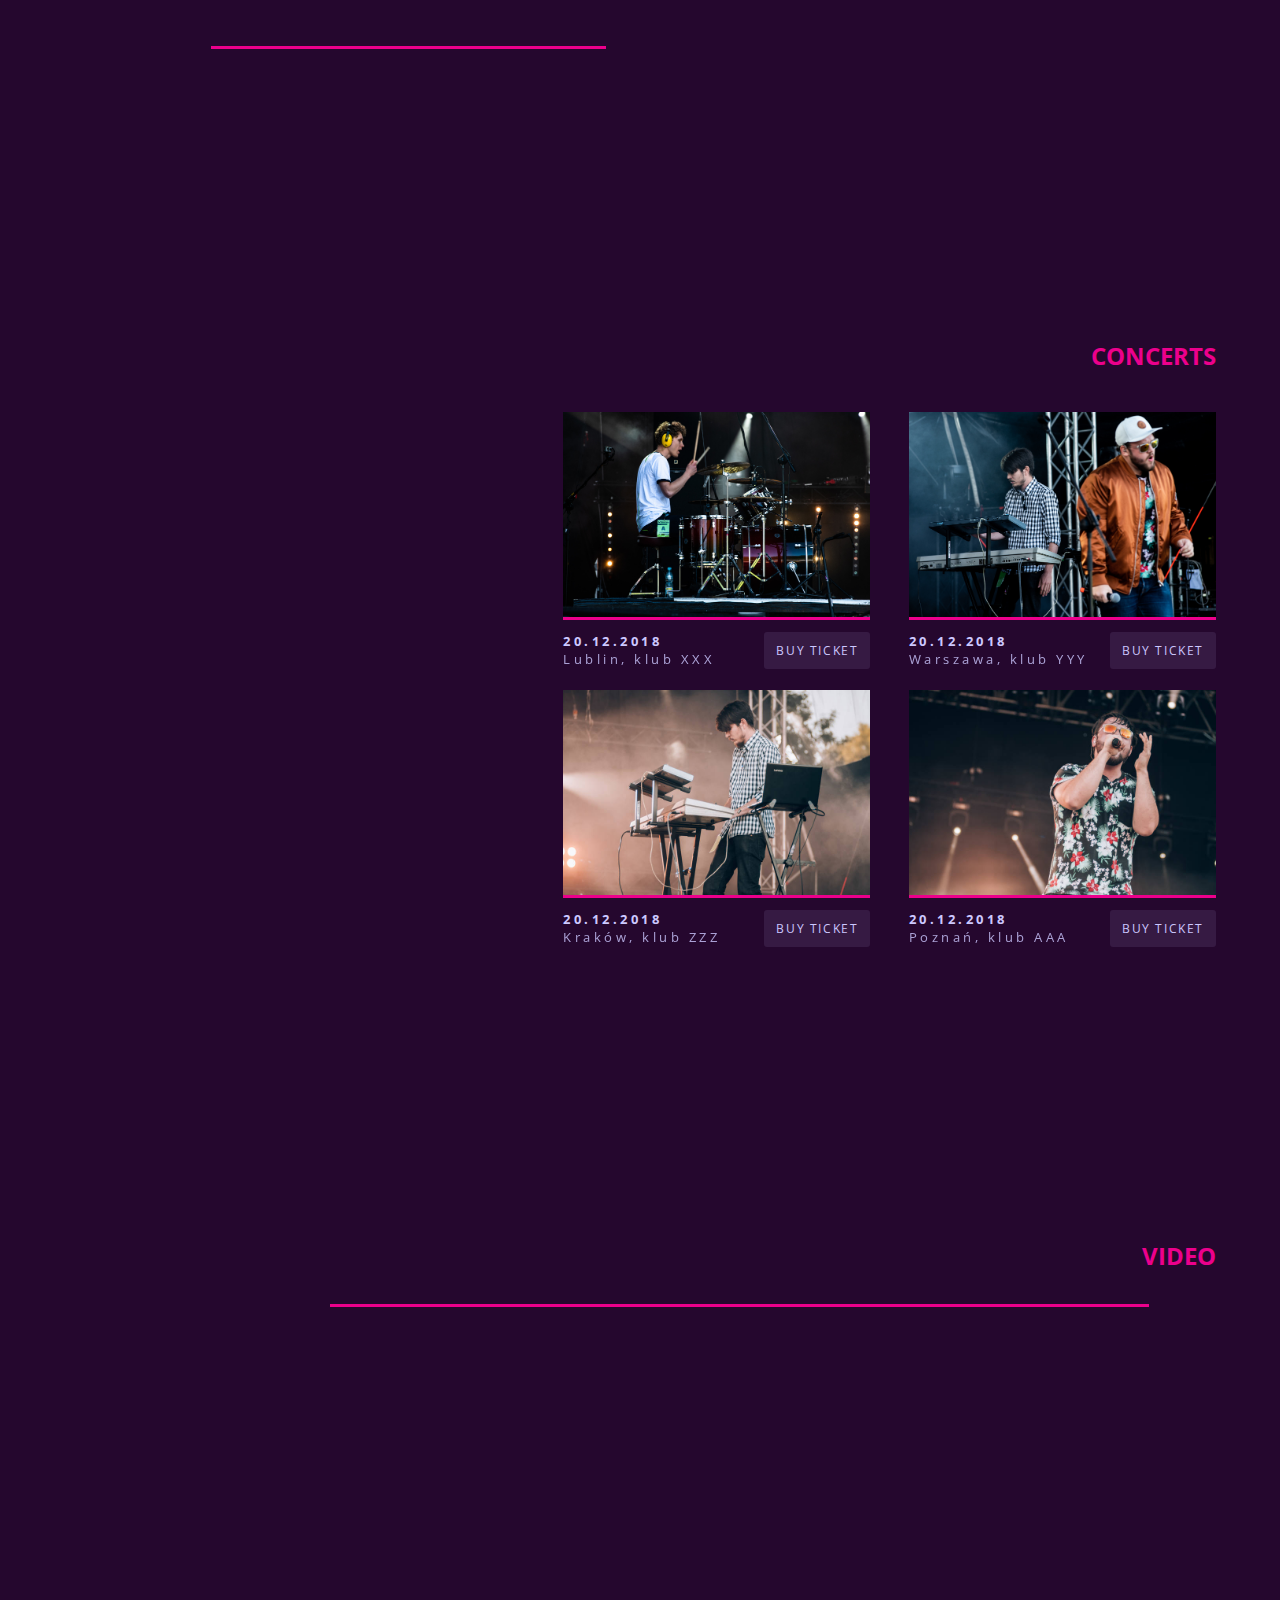
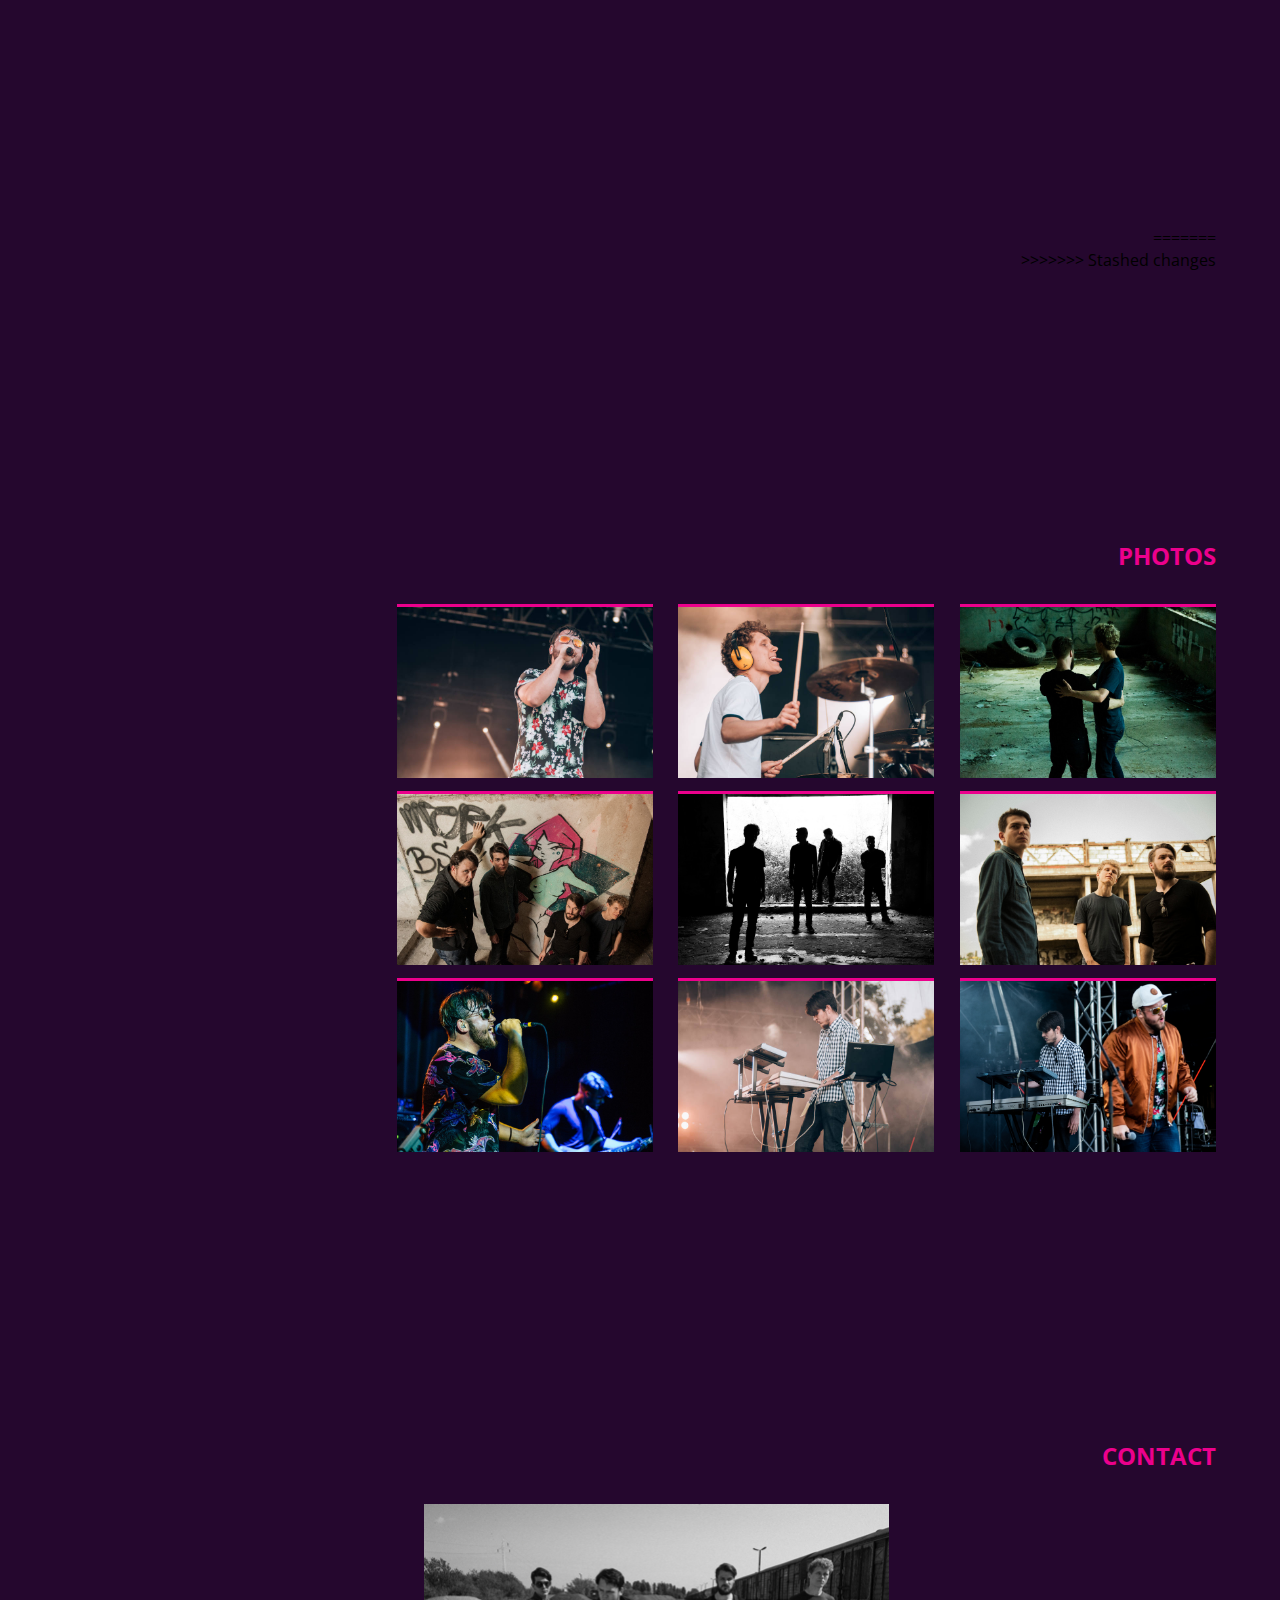
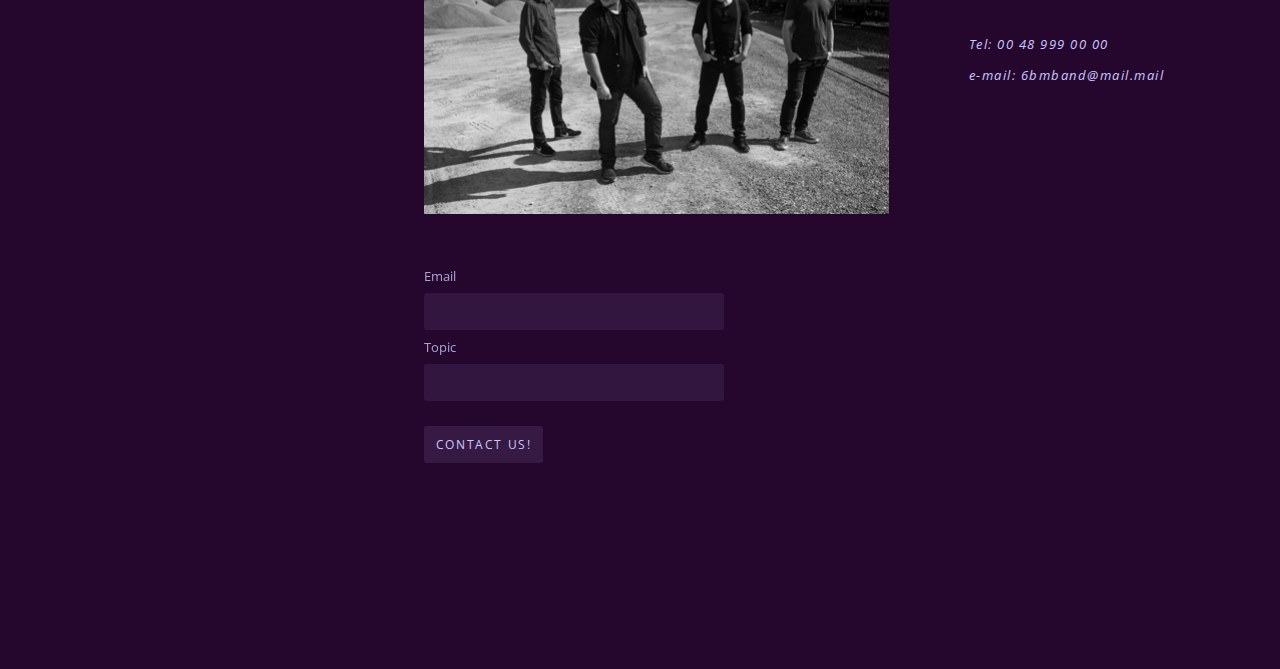
==== commit 0204b758: "Fix buttons" ====
--- a/Praca domowa/index.html
+++ b/Praca domowa/index.html
@@ -92,7 +92,7 @@
                         <div class="concerts__description">
                             <time class="concerts__time" datetime="2018-12-20">20.12.2018</time>
                             <span class="concerts__location" >Lublin, klub XXX</span>
-                            <div class="concert__button-wrapper">
+                            <div class="concerts__button-wrapper">
                                 <button class="button">BUY TICKET</button>
                             </div>
                         </div>
@@ -102,7 +102,9 @@
                         <div class="concerts__description">
                             <time class="concerts__time" datetime="2018-12-20">20.12.2018</time>
                             <span class="concerts__location" >Warszawa, klub YYY</span>
-                            <button class="button">BUY TICKET</button>
+                            <div class="concerts__button-wrapper">
+                                <button class="button">BUY TICKET</button>
+                            </div>
                         </div>
                     </article>
                     <article class="concerts__item">
@@ -110,7 +112,9 @@
                         <div class="concerts__description">
                             <time class="concerts__time" datetime="2018-12-20">20.12.2018</time>
                             <span class="concerts__location" >Kraków, klub ZZZ</span>
-                            <button class="button">BUY TICKET</button>
+                            <div class="concerts__button-wrapper">
+                                <button class="button">BUY TICKET</button>
+                            </div>
                         </div>
                     </article>
                     <article class="concerts__item">
@@ -118,7 +122,9 @@
                         <div class="concerts__description">
                             <time class="concerts__time" datetime="2018-12-20">20.12.2018</time>
                             <span class="concerts__location" >Poznań, klub AAA</span>
-                            <button class="button">BUY TICKET</button>
+                            <div class="concerts__button-wrapper">
+                                <button class="button">BUY TICKET</button>
+                            </div>
                         </div>
                     </article>
                 </div>
@@ -129,7 +135,11 @@
                 </h2>
                 <div class="video">
                     <iframe src="https://www.youtube.com/embed/AstRXh-vKNI" frameborder="0" allow="accelerometer; autoplay; encrypted-media; gyroscope; picture-in-picture"allowfullscreen>
+<<<<<<< Updated upstream
 					</iframe>
+=======
+                    </iframe>
+>>>>>>> Stashed changes
                 </div>
             </section>
             <section id="photos" class="content-section">
--- a/Praca domowa/main.css
+++ b/Praca domowa/main.css
@@ -79,7 +79,6 @@
     color: #CCC8FF;
 }
 .members-list__item {
-
     margin-left: 2.5%;
     text-align: left;
 }
@@ -120,6 +119,7 @@
 }
 .about-section__description-content {
     font-size: 13px;
+    opacity: 0.8;
     letter-spacing: 1.5px;
     color: #CCC8FF;
 }
@@ -155,8 +155,16 @@
     color: #CCC8FF;
     height: 50px;
 }
+.concerts__time {
+    font-weight: bold;
+}
+.concerts__location {
+    opacity: 0.8;
+}
 .concerts__time, 
 .concerts__location{
+    font-size: 13px;
+    letter-spacing: 3.5px;
     width: 60%;
 }
 .concerts__button-wrapper {
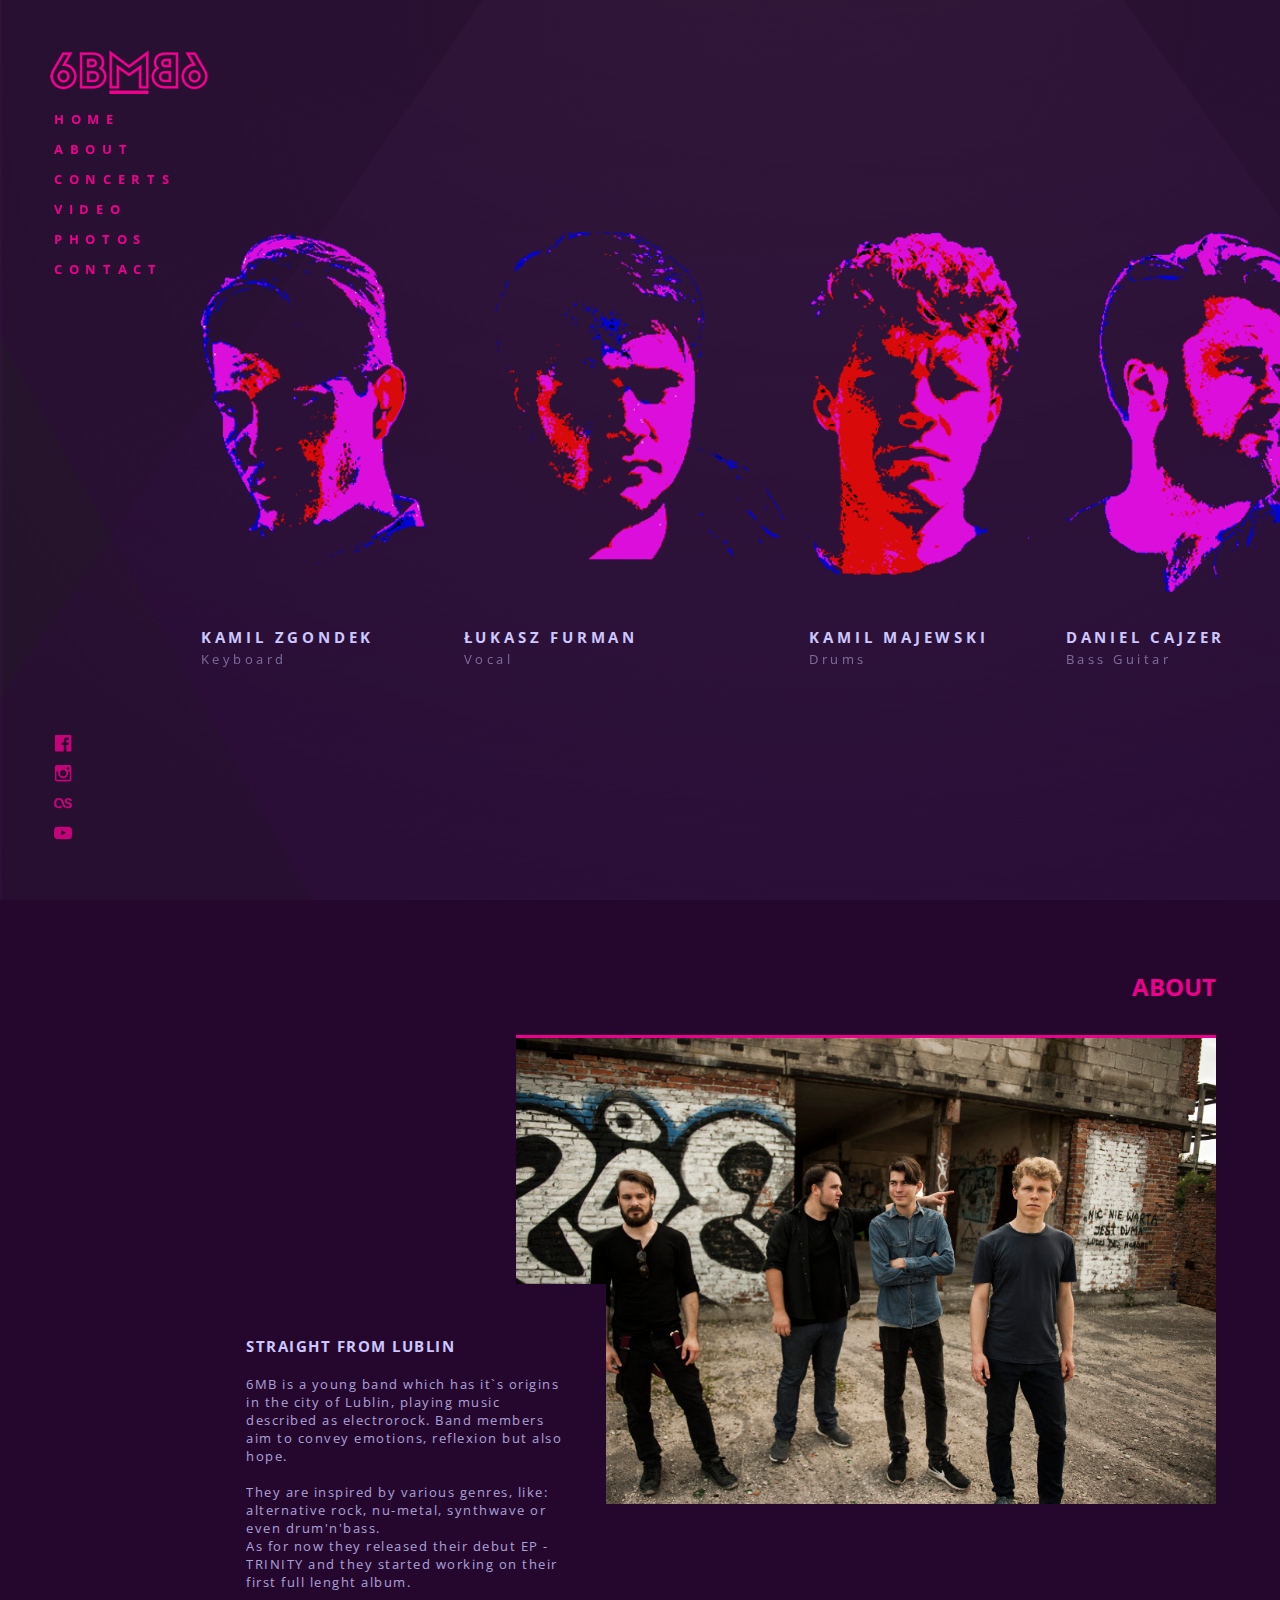
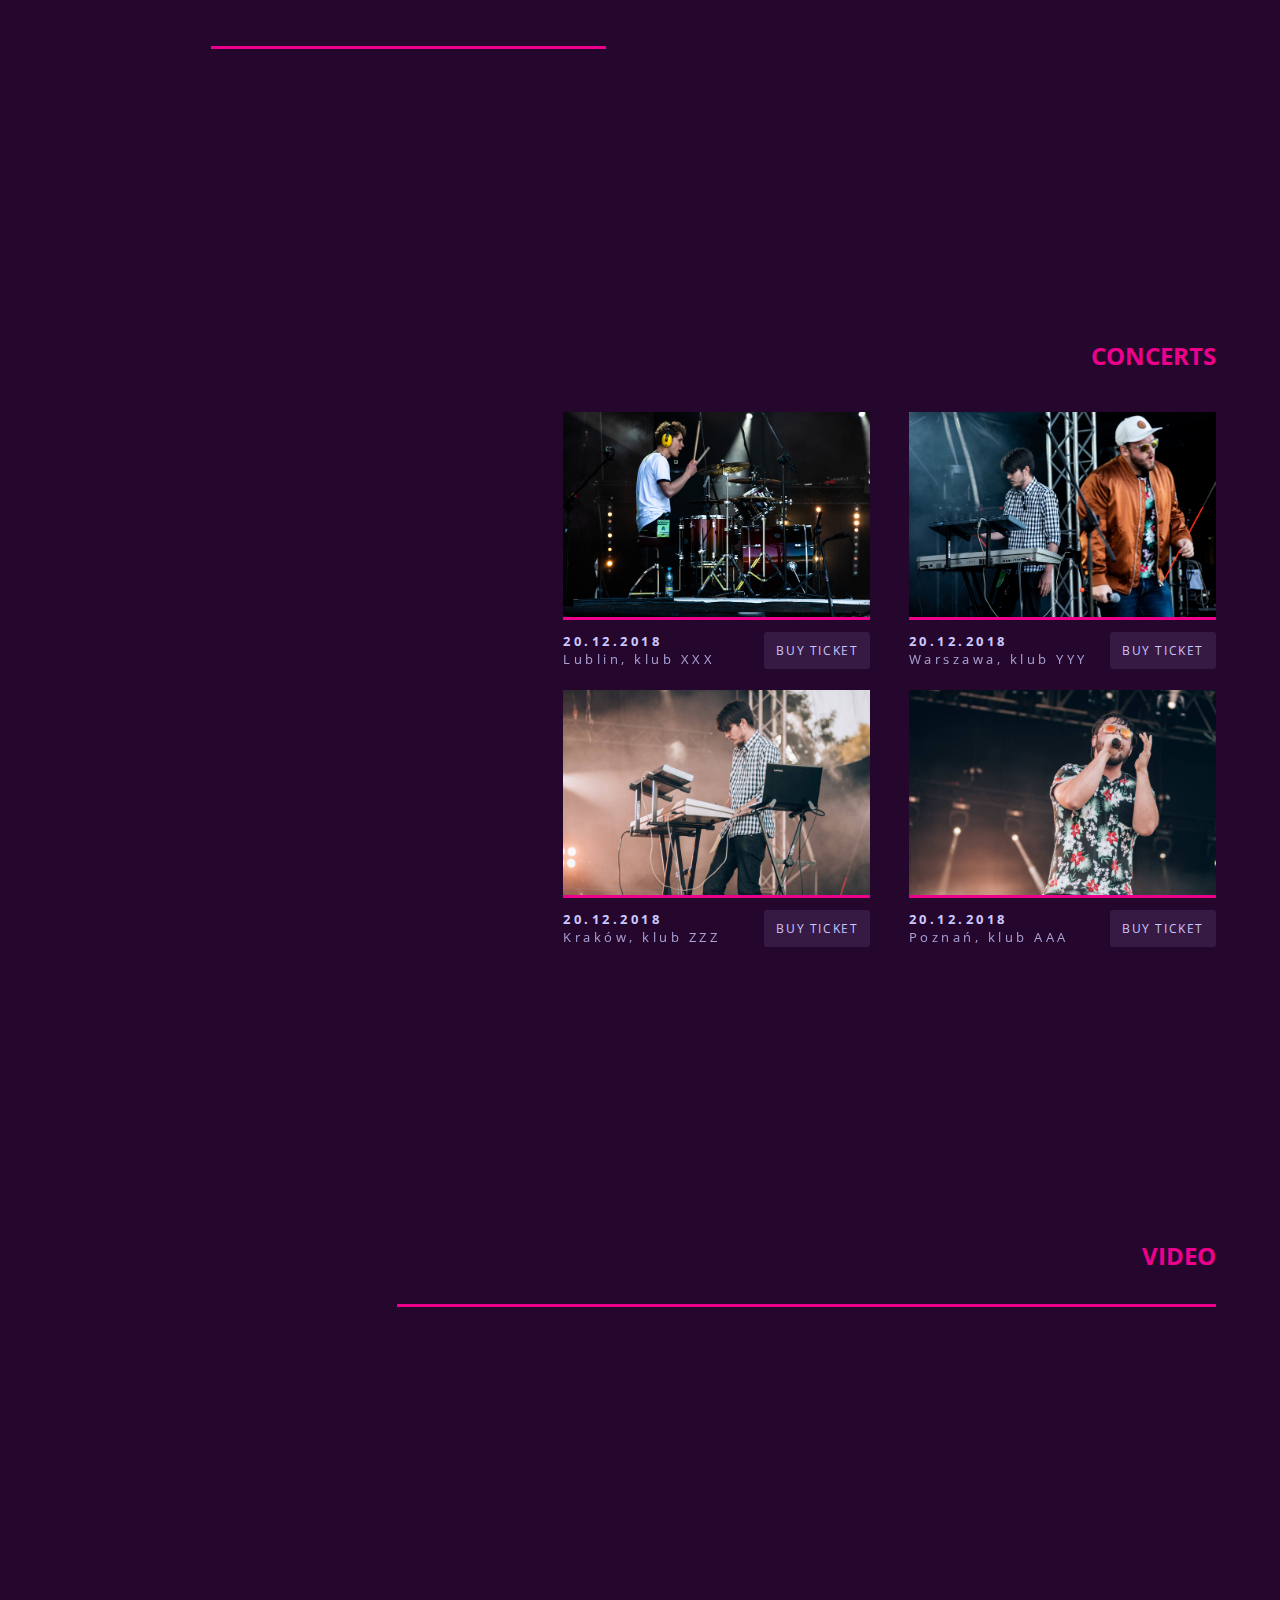
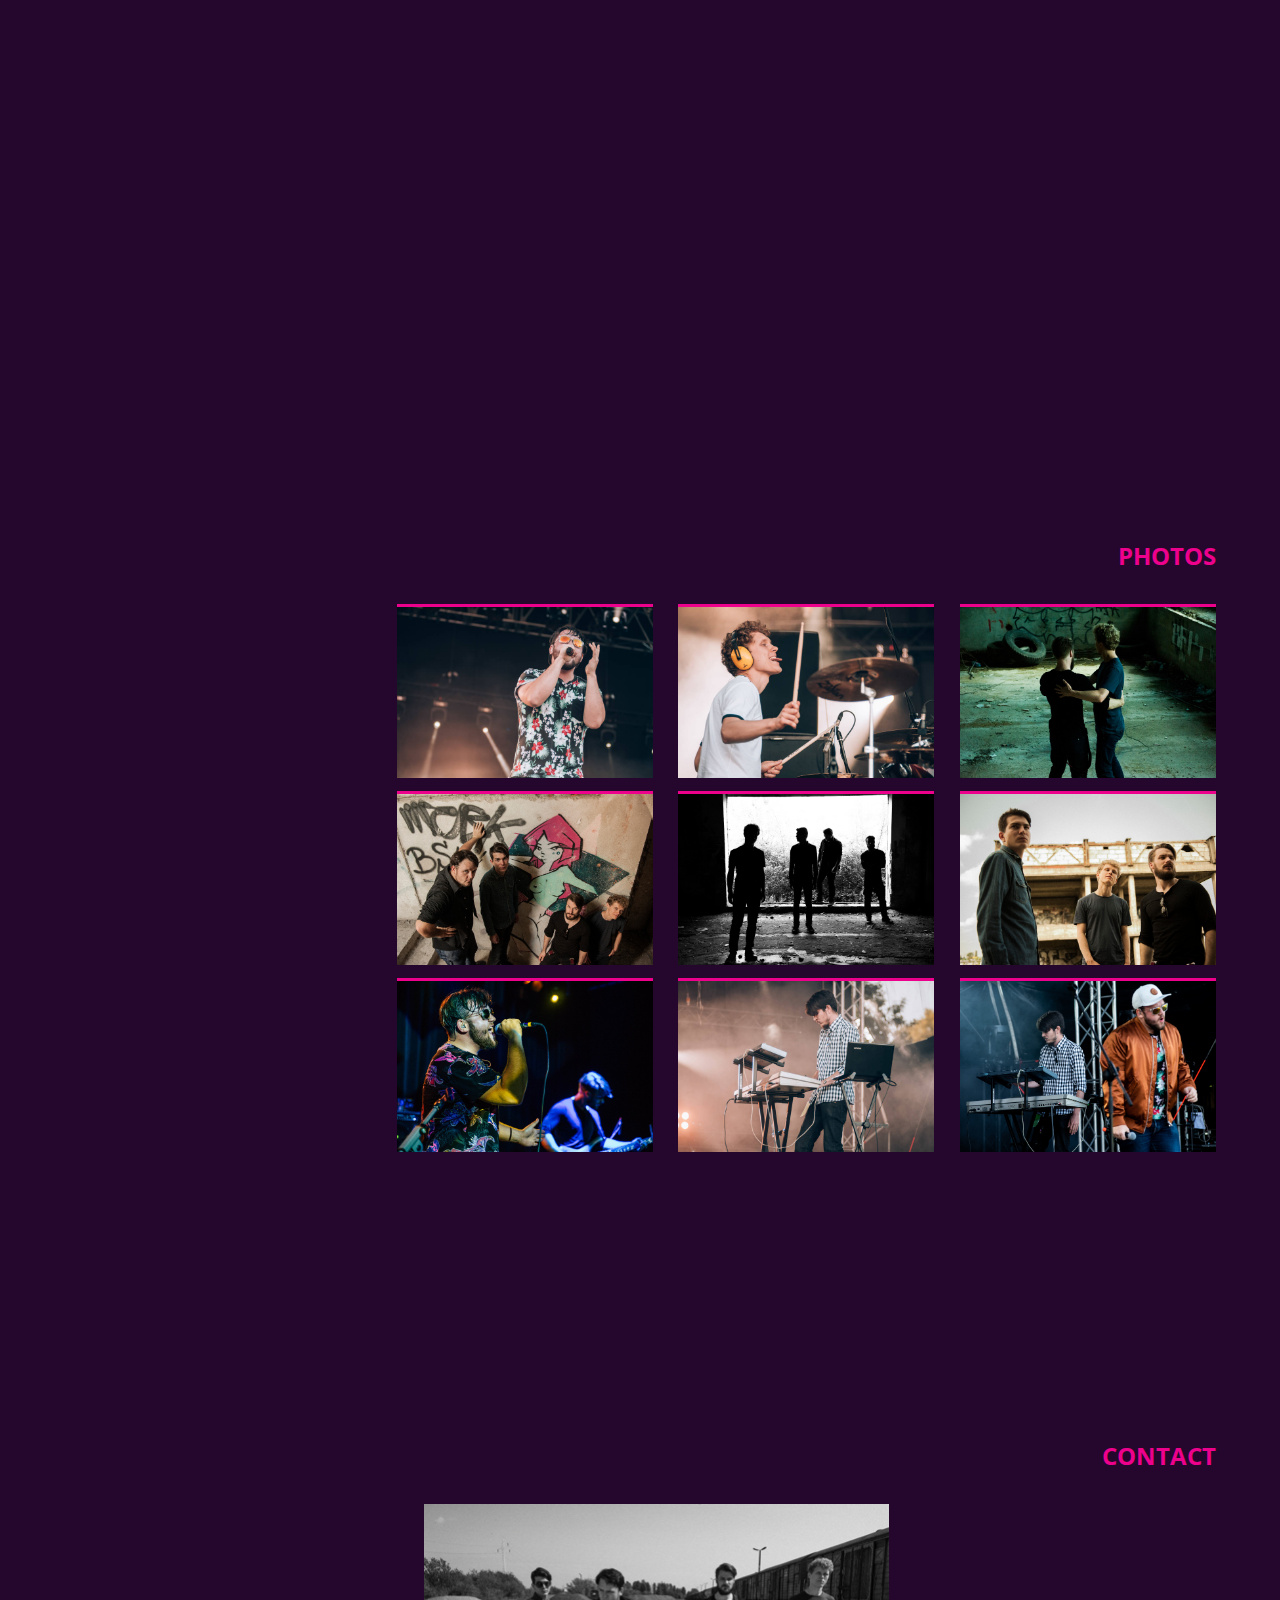
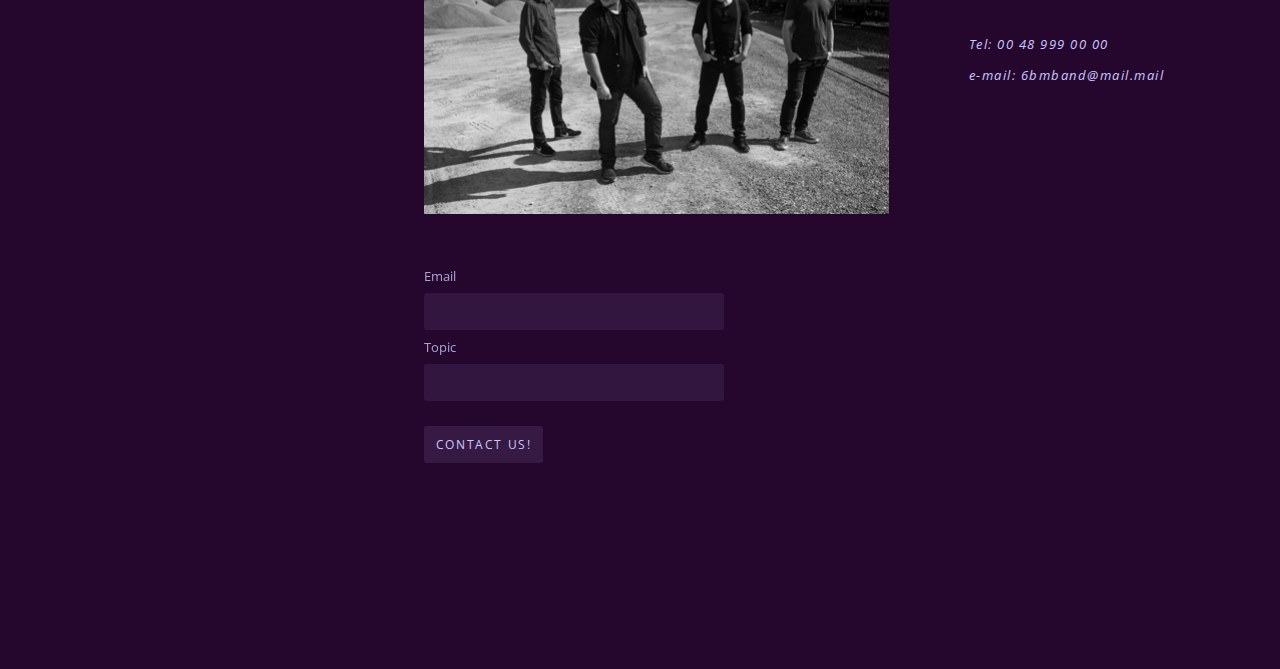
==== commit 25beaa54: "Fix" ====
--- a/Praca domowa/index.html
+++ b/Praca domowa/index.html
@@ -135,11 +135,7 @@
                 </h2>
                 <div class="video">
                     <iframe src="https://www.youtube.com/embed/AstRXh-vKNI" frameborder="0" allow="accelerometer; autoplay; encrypted-media; gyroscope; picture-in-picture"allowfullscreen>
-<<<<<<< Updated upstream
-					</iframe>
-=======
                     </iframe>
->>>>>>> Stashed changes
                 </div>
             </section>
             <section id="photos" class="content-section">
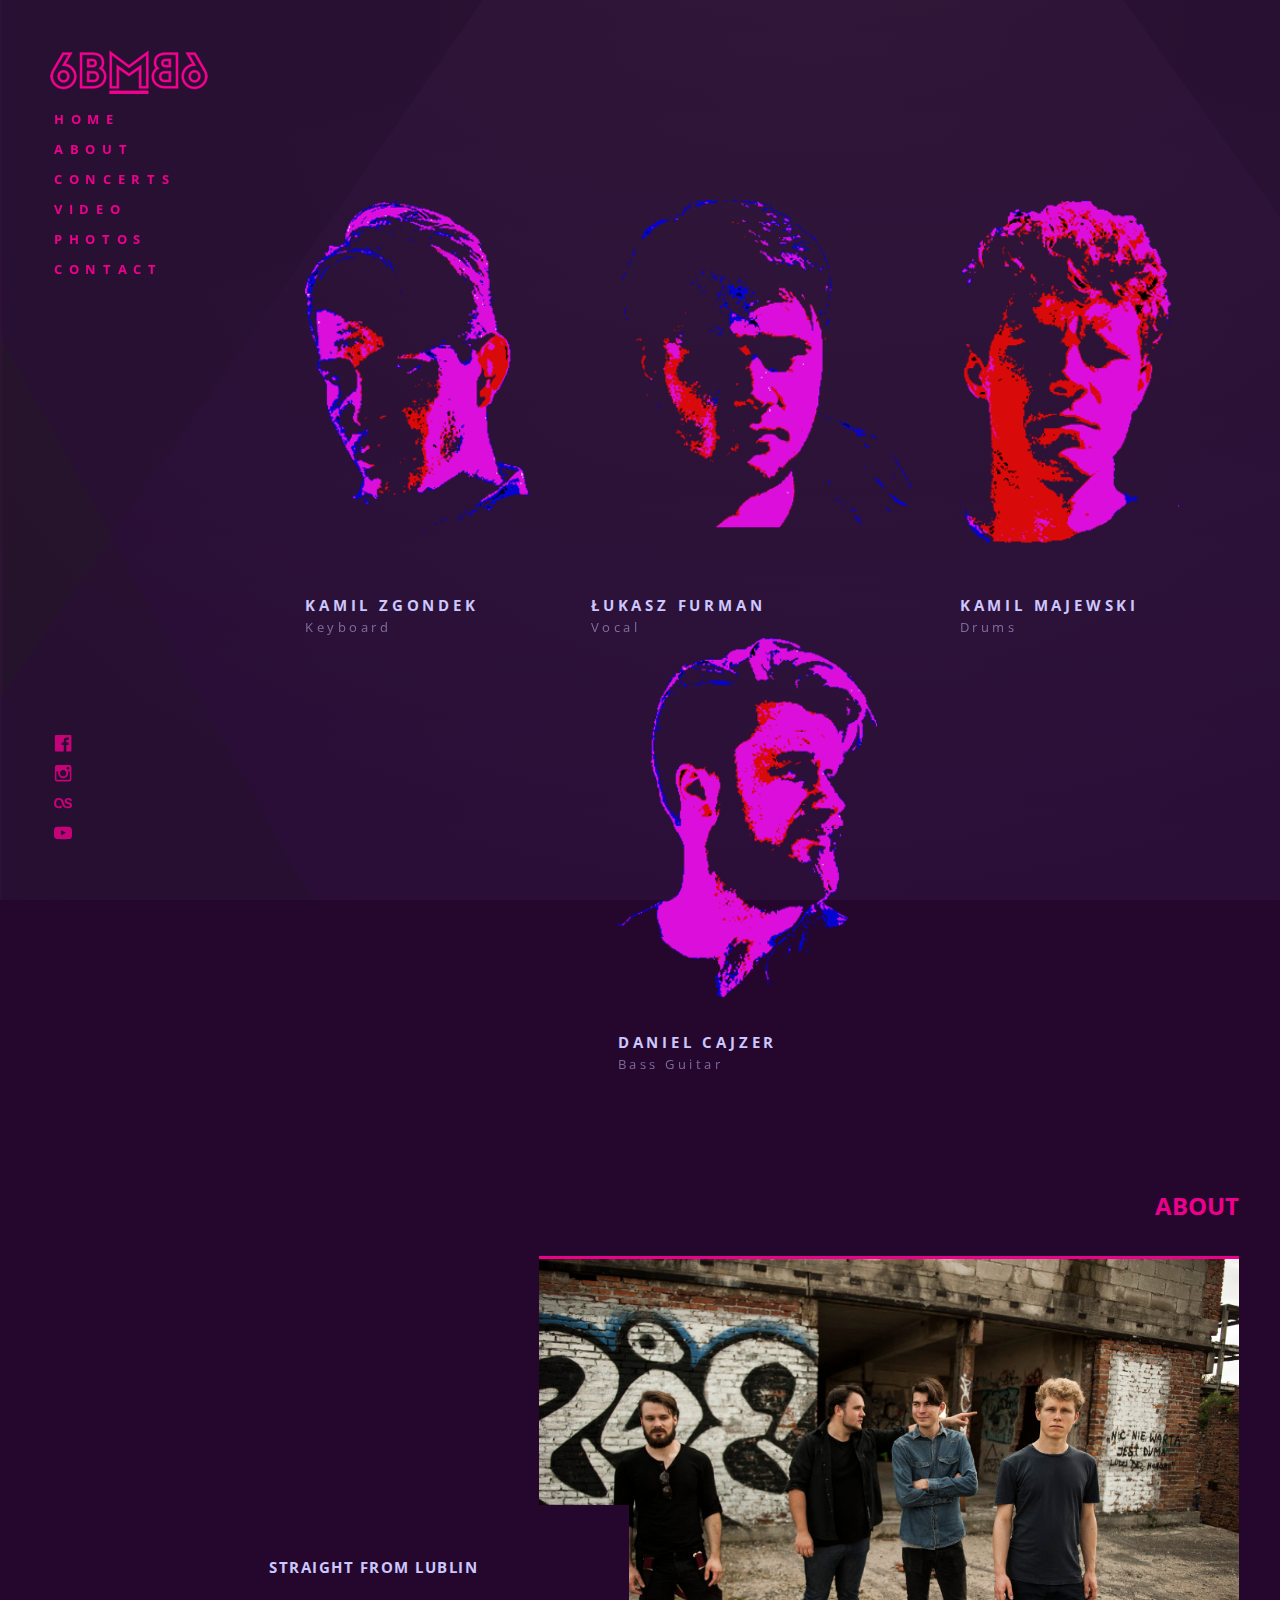
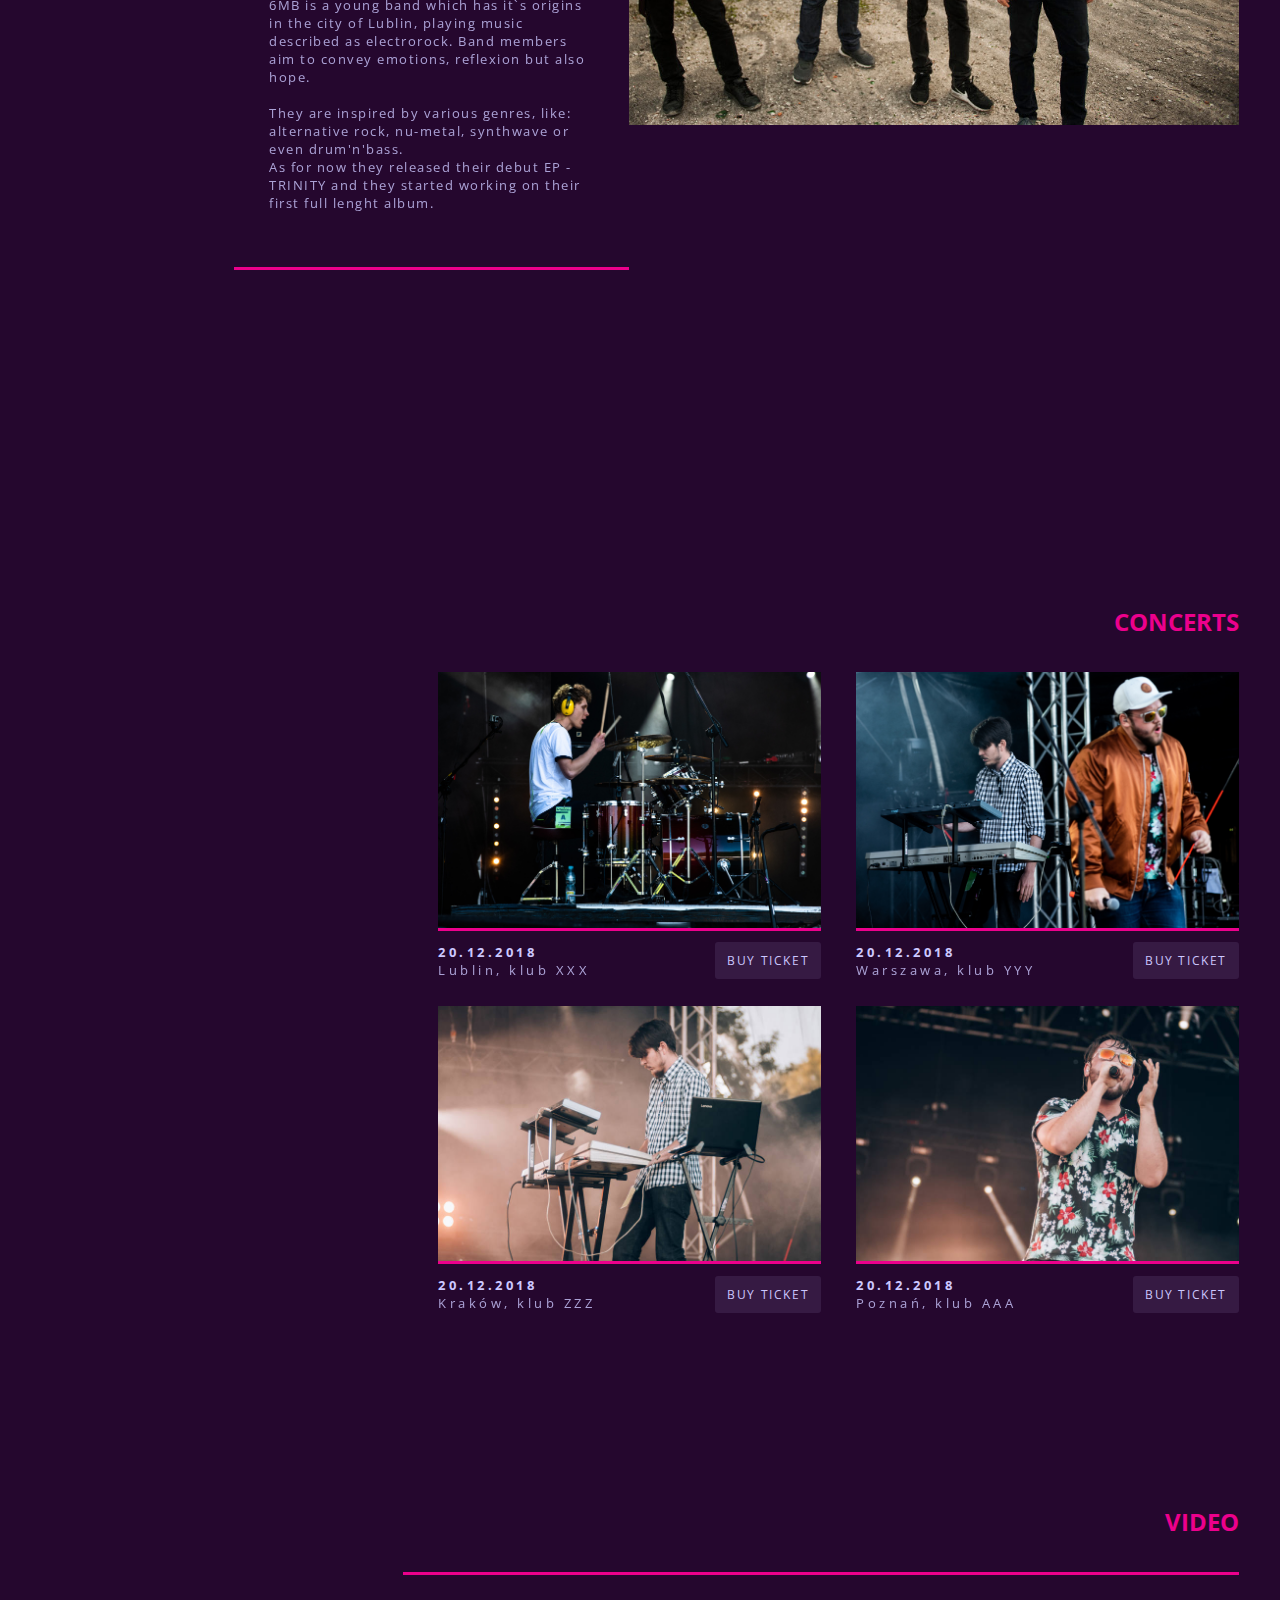
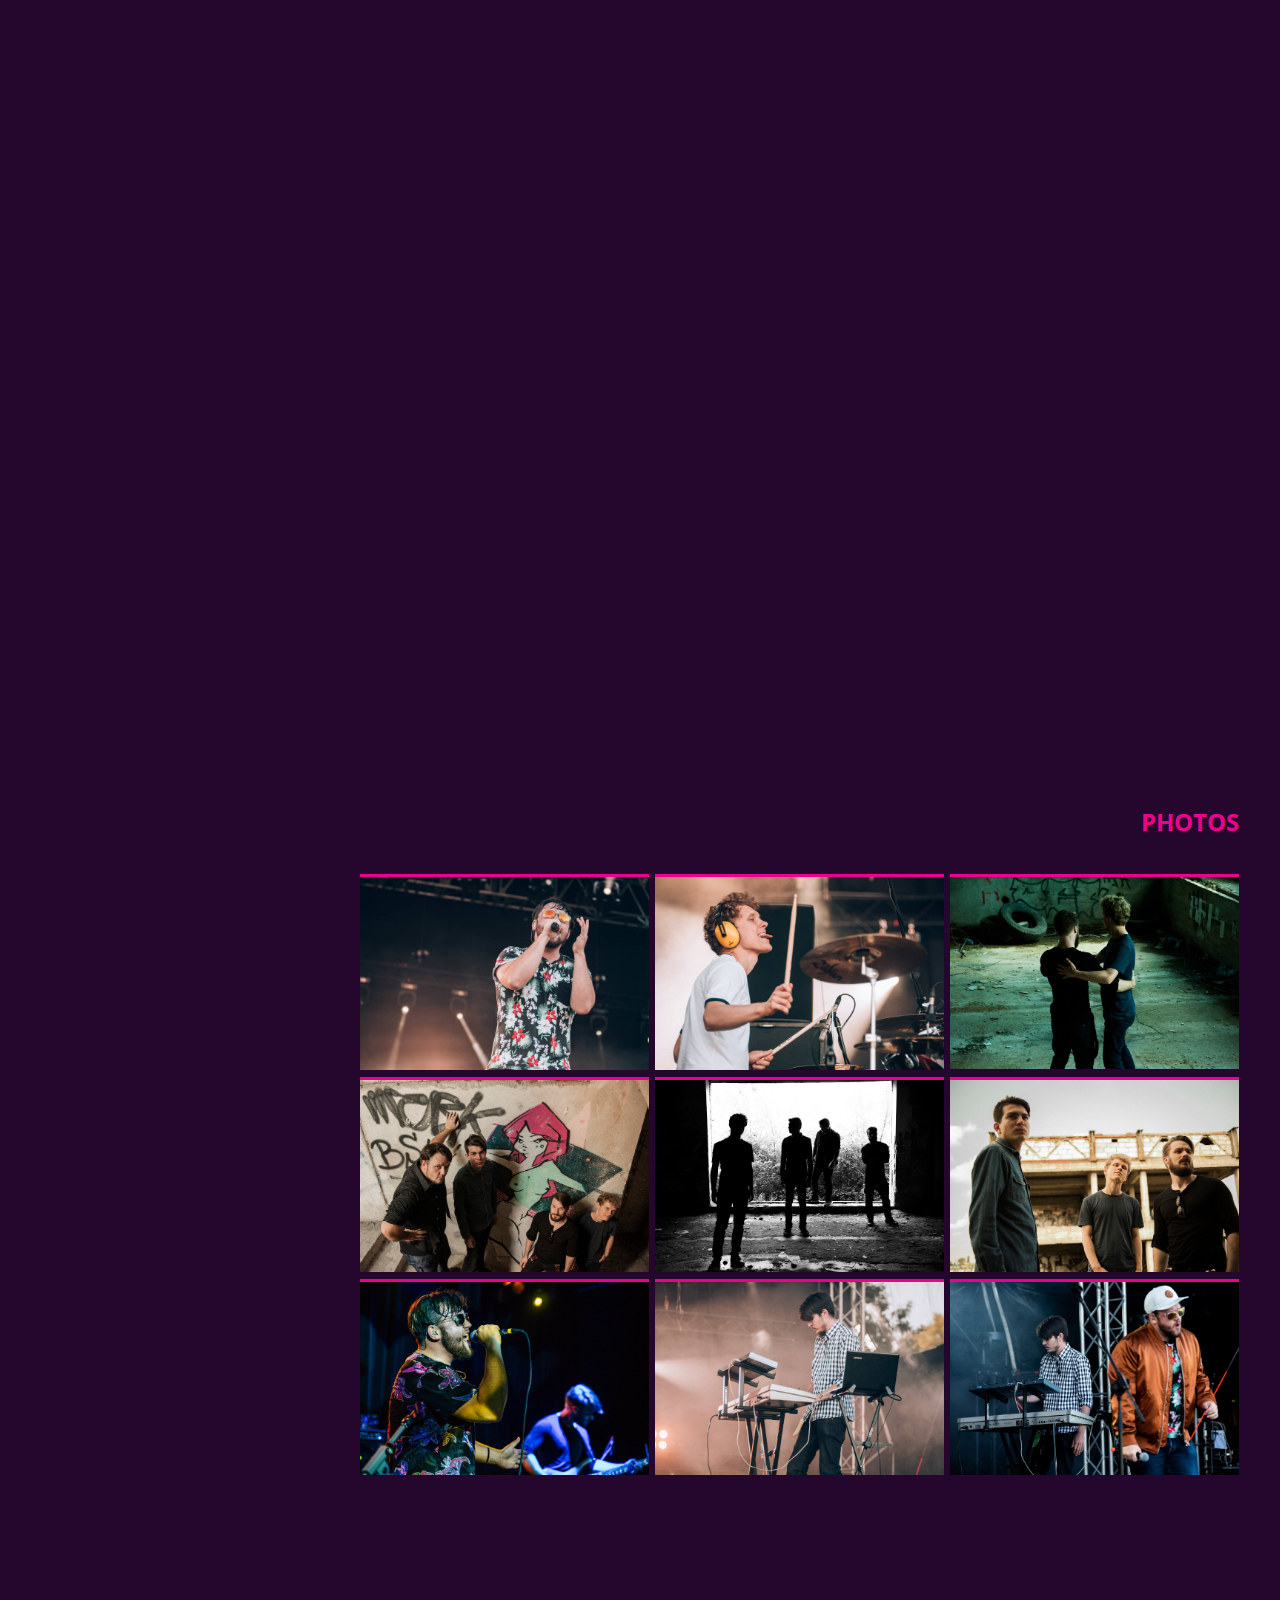
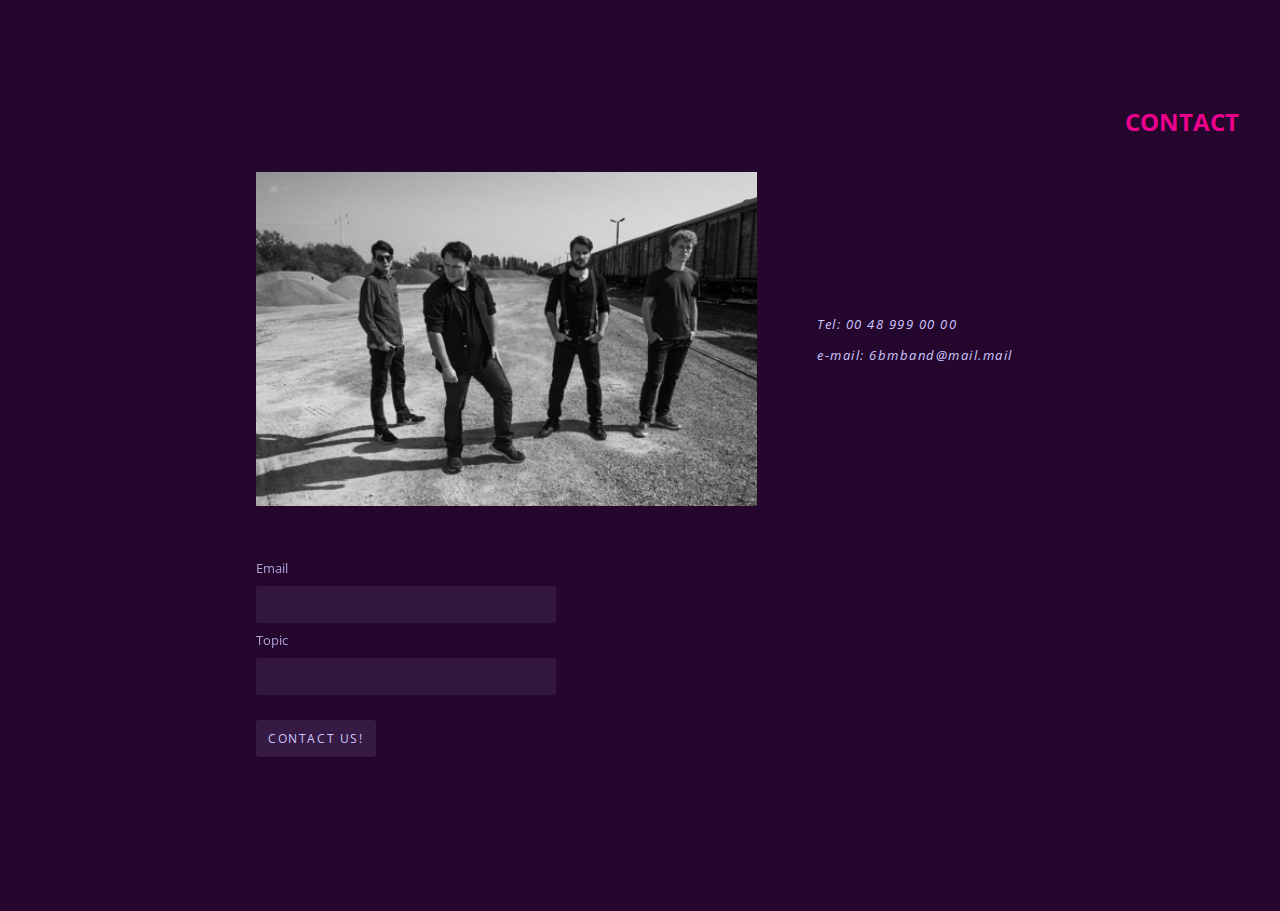
==== commit 0c30e7c1: "Change files" ====
--- a/Praca domowa/index.html
+++ b/Praca domowa/index.html
@@ -1,218 +1,226 @@
-<!DOCTYPE html>
-<html>
-    <head>
-        <title>6BM - Oficjalna strona zespołu</title>
-        <meta charset="utf-8" />
-        <meta http-equiv="X-UA-Compatible" content="IE=edge">
-        <meta name="viewport" content="width=device-width, initial-scale=1">
-        <link href="https://fonts.googleapis.com/css?family=Open+Sans:400,700" rel="stylesheet">
-        <link rel="stylesheet" href="main.css">
-    </head>
-    <body>
-        <header class="page-header">
-            <h1 class="page-logo">
-                <img src="../photos/logo.png" alt="band logo">
-            </h1>  
-            <nav class="page-menu">
-                <ul class="page-menu__items">
-                    <li class="page-menu__item">
-                        <a href="#home">HOME</a>
-                    </li>
-                    <li class="page-menu__item">
-                        <a href="#about">ABOUT</a>
-                    </li>
-                    <li class="page-menu__item">
-                        <a href="#concerts">CONCERTS</a>
-                    </li>
-                    <li class="page-menu__item">
-                        <a href="#video">VIDEO</a>
-                    </li>
-                    <li class="page-menu__item">
-                        <a href="#photos">PHOTOS</a>
-                    </li>
-                    <li class="page-menu__item">
-                        <a href="#contact">CONTACT</a>
-                    </li>
-                </ul>
-            </nav>
-        </header>
-        <main class="page-content">
-            <section id="home" class="content-section">
-                <h2 class="content-section__header screen-reader-only">
-                    HOME
-                </h2>
-                <ul class="members-list">
-                    <li class="members-list__item">
-                        <img class="members-list__image" src="../photos/band-member01.png" alt="Photo of Kamil Zgondek - band's keyboard player">
-                        <h3 class="members-list__name">KAMIL ZGONDEK</h3>
-                        <span class="members-list__role">Keyboard</span>
-                    </li>
-                    <li class="members-list__item">
-                        <img class="members-list__image" src="../photos/band-member02.png" alt="Photo of Łukasz Furman - band's vocalist">
-                        <h3 class="members-list__name">ŁUKASZ FURMAN</h3>
-                        <span class="members-list__role">Vocal</span>
-                    </li>
-                    <li class="members-list__item">
-                        <img class="members-list__image" src="../photos/band-member03.png" alt="Photo of Kamil Majewski - band's drummer">
-                        <h3 class="members-list__name">KAMIL MAJEWSKI</h3>
-                        <span class="members-list__role">Drums</span>
-                    </li>
-                    <li class="members-list__item">
-                        <img class="members-list__image" src="../photos/band-member04.png" alt="Photo of Daniel Cajzer - band's bassist">
-                        <h3 class="members-list__name">DANIEL CAJZER</h3>
-                        <span class="members-list__role">Bass Guitar</span>
-                    </li>
-                </ul>
-            </section>
-            <section id="about" class="content-section about-section">
-                <h2 class="content-section__header">
-                    ABOUT
-                </h2>
-                <img class="about-section__image" src="../photos/band01.jpg" alt="Photo of all band's members">
-                <article class="about-section__description">
-                    <h3 class="about-section__description-header">STRAIGHT FROM LUBLIN</h3>
-                    <p class="about-section__description-content">
-                        6MB is a young band which has it`s origins in the city of Lublin, playing music described as
-                        electrorock.
-                        Band members aim to convey emotions, reflexion but also hope. <br /><br/>
-                        They are inspired by various genres, like: alternative rock, nu-metal, synthwave or even
-                        drum'n'bass. <br />
-                        As for now they released their debut EP - TRINITY and they started working on their first full
-                        lenght album.
-                    </p>
-                </article>
-            </section>
-            <section id="concerts" class="content-section">
-                <h2 class="content-section__header">
-                    CONCERTS
-                </h2>
-                <div class="concerts">
-                    <article class="concerts__item">
-                        <img class="concerts__image" src="../photos/band02_WiechnikMarcin.jpg" alt="Koncert">
-                        <div class="concerts__description">
-                            <time class="concerts__time" datetime="2018-12-20">20.12.2018</time>
-                            <span class="concerts__location" >Lublin, klub XXX</span>
-                            <div class="concerts__button-wrapper">
-                                <button class="button">BUY TICKET</button>
-                            </div>
-                        </div>
-                    </article>
-                    <article class="concerts__item">
-                        <img class="concerts__image" src="../photos/band03_WiechnikMarcin.jpg" alt="Koncert">
-                        <div class="concerts__description">
-                            <time class="concerts__time" datetime="2018-12-20">20.12.2018</time>
-                            <span class="concerts__location" >Warszawa, klub YYY</span>
-                            <div class="concerts__button-wrapper">
-                                <button class="button">BUY TICKET</button>
-                            </div>
-                        </div>
-                    </article>
-                    <article class="concerts__item">
-                        <img class="concerts__image" src="../photos/band04_JakubBodys.jpg" alt="Koncert">
-                        <div class="concerts__description">
-                            <time class="concerts__time" datetime="2018-12-20">20.12.2018</time>
-                            <span class="concerts__location" >Kraków, klub ZZZ</span>
-                            <div class="concerts__button-wrapper">
-                                <button class="button">BUY TICKET</button>
-                            </div>
-                        </div>
-                    </article>
-                    <article class="concerts__item">
-                        <img class="concerts__image" src="../photos/band05_JakubBodys.jpg" alt="Koncert">
-                        <div class="concerts__description">
-                            <time class="concerts__time" datetime="2018-12-20">20.12.2018</time>
-                            <span class="concerts__location" >Poznań, klub AAA</span>
-                            <div class="concerts__button-wrapper">
-                                <button class="button">BUY TICKET</button>
-                            </div>
-                        </div>
-                    </article>
-                </div>
-            </section>
-            <section id="video" class="content-section">
-                <h2 class="content-section__header">
-                    VIDEO
-                </h2>
-                <div class="video">
-                    <iframe src="https://www.youtube.com/embed/AstRXh-vKNI" frameborder="0" allow="accelerometer; autoplay; encrypted-media; gyroscope; picture-in-picture"allowfullscreen>
-                    </iframe>
-                </div>
-            </section>
-            <section id="photos" class="content-section">
-                <h2 class="content-section__header">
-                    PHOTOS
-                </h2>
-                <ul class="photo-gallery">
-                    <li class="photo-gallery__item">
-                        <img class="photo-gallery__image" src="../photos/band05_JakubBodys.jpg" alt="Band">
-                    </li>
-                    <li class="photo-gallery__item">
-                        <img class="photo-gallery__image" src="../photos/band06_JakubBodys.jpg" alt="Band">
-                    </li>
-                    <li class="photo-gallery__item">
-                        <img class="photo-gallery__image" src="../photos/band07.jpg" alt="Band">
-                    </li>
-                    <li class="photo-gallery__item">
-                        <img class="photo-gallery__image" src="../photos/band08.jpg" alt="Band">
-                    </li>
-                    <li class="photo-gallery__item">
-                        <img class="photo-gallery__image" src="../photos/band09.jpg" alt="Band">
-                    </li>
-                    <li class="photo-gallery__item">
-                        <img class="photo-gallery__image" src="../photos/band10.jpg" alt="Band">
-                    </li>
-                    <li class="photo-gallery__item">
-                        <img class="photo-gallery__image" src="../photos/band11.jpg" alt="Band">
-                    </li>
-                    <li class="photo-gallery__item">
-                        <img class="photo-gallery__image" src="../photos/band04_JakubBodys.jpg" alt="Band">
-                    </li>
-                    <li class="photo-gallery__item">
-                        <img class="photo-gallery__image" src="../photos//band03_WiechnikMarcin.jpg" alt="Band">
-                    </li>
-                </ul>
-            </section>
-            <section id="contact" class="content-section contact-section">
-                <h2 class="content-section__header">
-                    CONTACT
-                </h2>
-                <div class="contact-section__info">
-                    <img class="contact-section__image" src="../photos/band12.jpg" alt="Band">
-                    <address class="contact-section__address">
-                        <p>Tel: 00 48 999 00 00</p>
-                        <p>e-mail: 6bmband@mail.mail</p>
-                    </address>
-                    <form class="form">
-                        <div class="form__field">
-                            <label class="form__label" for="email">Email</label>
-                            <input class="form__input" type="text" id="email" />
-                        </div>
-                        <div class="form__field">
-                            <label class="form__label" for="topic">Topic</label>
-                            <input class="form__input" type="text" id="topic" />
-                        </div>
-                        <div class="form__button">
-                            <button class="button" type="submit">CONTACT US!</button>
-                        </div>
-                    </form>
-                </div>
-            </section>
-        </main>
-        <footer class="page-footer">
-            <ul class="media-menu">
-                <li class="media-menu__item">
-                    <a class="media-menu__link" href="#"><img src="../photos/fb.svg" alt="facebook logo"></a>
-                </li>
-                <li class="media-menu__item">
-                    <a class="media-menu__link" href="#"><img src="../photos/insta.svg" alt="instagram logo"></a>
-                </li>
-                <li class="media-menu__item">
-                    <a class="media-menu__link" href="#"><img src="../photos/last.svg" alt="last.fm logo"></a>
-                </li>
-                <li class="media-menu__item">
-                    <a class="media-menu__link" href="#"><img src="../photos/yout.svg" alt="youtube logo"></a>
-                </li>
-            </ul>
-        </footer>
-    </body>
+<!DOCTYPE html>
+<html>
+    <head>
+        <title>6BM - Oficjalna strona zespołu</title>
+        <meta charset="utf-8" />
+        <meta http-equiv="X-UA-Compatible" content="IE=edge">
+        <meta name="viewport" content="width=device-width, initial-scale=1">
+        <link href="https://fonts.googleapis.com/css?family=Open+Sans:400,700" rel="stylesheet">
+        <link rel="stylesheet" href="main.css">
+    </head>
+    <body>
+        <header class="page-header">
+            <h1 class="page-logo">
+                <img src="../photos/logo.png" alt="band logo">
+            </h1>  
+            <nav class="page-menu">
+                <ul class="page-menu__items">
+                    <li class="page-menu__item">
+                        <a href="#home">HOME</a>
+                    </li>
+                    <li class="page-menu__item">
+                        <a href="#about">ABOUT</a>
+                    </li>
+                    <li class="page-menu__item">
+                        <a href="#concerts">CONCERTS</a>
+                    </li>
+                    <li class="page-menu__item">
+                        <a href="#video">VIDEO</a>
+                    </li>
+                    <li class="page-menu__item">
+                        <a href="#photos">PHOTOS</a>
+                    </li>
+                    <li class="page-menu__item">
+                        <a href="#contact">CONTACT</a>
+                    </li>
+                </ul>
+            </nav>
+        </header>
+        <main class="page-content">
+            <section id="home" class="content-section">
+                <h2 class="content-section__header screen-reader-only">
+                    HOME
+                </h2>
+                <ul class="members-list">
+                    <li class="members-list__item">
+                        <img class="members-list__image" src="../photos/band-member01.png" alt="Photo of Kamil Zgondek - band's keyboard player">
+                        <h3 class="members-list__name">KAMIL ZGONDEK</h3>
+                        <span class="members-list__role">Keyboard</span>
+                    </li>
+                    <li class="members-list__item">
+                        <img class="members-list__image" src="../photos/band-member02.png" alt="Photo of Łukasz Furman - band's vocalist">
+                        <h3 class="members-list__name">ŁUKASZ FURMAN</h3>
+                        <span class="members-list__role">Vocal</span>
+                    </li>
+                    <li class="members-list__item">
+                        <img class="members-list__image" src="../photos/band-member03.png" alt="Photo of Kamil Majewski - band's drummer">
+                        <h3 class="members-list__name">KAMIL MAJEWSKI</h3>
+                        <span class="members-list__role">Drums</span>
+                    </li>
+                    <li class="members-list__item">
+                        <img class="members-list__image" src="../photos/band-member04.png" alt="Photo of Daniel Cajzer - band's bassist">
+                        <h3 class="members-list__name">DANIEL CAJZER</h3>
+                        <span class="members-list__role">Bass Guitar</span>
+                    </li>
+                </ul>
+            </section>
+            <section id="about" class="content-section about-section">
+                <h2 class="content-section__header">
+                    ABOUT
+                </h2>
+                <img class="about-section__image" src="../photos/band01.jpg" alt="Photo of all band's members">
+                <article class="about-section__description">
+                    <h3 class="about-section__description-header">STRAIGHT FROM LUBLIN</h3>
+                    <p class="about-section__description-content">
+                        6MB is a young band which has it`s origins in the city of Lublin, playing music described as
+                        electrorock.
+                        Band members aim to convey emotions, reflexion but also hope. <br /><br/>
+                        They are inspired by various genres, like: alternative rock, nu-metal, synthwave or even
+                        drum'n'bass. <br />
+                        As for now they released their debut EP - TRINITY and they started working on their first full
+                        lenght album.
+                    </p>
+                </article>
+            </section>
+            <section id="concerts" class="content-section">
+                <h2 class="content-section__header">
+                    CONCERTS
+                </h2>
+                <div class="concerts">
+                    <article class="concerts__item">
+                        <img class="concerts__image" src="../photos/band02_WiechnikMarcin.jpg" alt="Koncert">
+                        <div class="concerts__description">
+                            <div class="concerts__date-wrapper">
+                                <time class="concerts__time" datetime="2018-12-20">20.12.2018</time>
+                                <span class="concerts__location" >Lublin, klub XXX</span>
+                            </div>
+                            <div class="concerts__button-wrapper">
+                                <button class="button">BUY TICKET</button>
+                            </div>
+                        </div>
+                    </article>
+                    <article class="concerts__item">
+                        <img class="concerts__image" src="../photos/band03_WiechnikMarcin.jpg" alt="Koncert">
+                        <div class="concerts__description">
+                            <div class="concerts__date-wrapper">
+                                <time class="concerts__time" datetime="2018-12-20">20.12.2018</time>
+                                <span class="concerts__location" >Warszawa, klub YYY</span>
+                            </div>
+                            <div class="concerts__button-wrapper">
+                                <button class="button">BUY TICKET</button>
+                            </div>
+                        </div>
+                    </article>
+                    <article class="concerts__item">
+                        <img class="concerts__image" src="../photos/band04_JakubBodys.jpg" alt="Koncert">
+                        <div class="concerts__description">
+                            <div class="concerts__date-wrapper">
+                                <time class="concerts__time" datetime="2018-12-20">20.12.2018</time>
+                                <span class="concerts__location" >Kraków, klub ZZZ</span>
+                            </div>
+                            <div class="concerts__button-wrapper">
+                                <button class="button">BUY TICKET</button>
+                            </div>
+                        </div>
+                    </article>
+                    <article class="concerts__item">
+                        <img class="concerts__image" src="../photos/band05_JakubBodys.jpg" alt="Koncert">
+                        <div class="concerts__description">
+                            <div class="concerts__date-wrapper">
+                                <time class="concerts__time" datetime="2018-12-20">20.12.2018</time>
+                                <span class="concerts__location" >Poznań, klub AAA</span>
+                            </div>
+                            <div class="concerts__button-wrapper">
+                                <button class="button">BUY TICKET</button>
+                            </div>
+                        </div>
+                    </article>
+                </div>
+            </section>
+            <section id="video" class="content-section">
+                <h2 class="content-section__header">
+                    VIDEO
+                </h2>
+                <div class="video">
+                    <iframe src="https://www.youtube.com/embed/AstRXh-vKNI" frameborder="0" allow="accelerometer; autoplay; encrypted-media; gyroscope; picture-in-picture"allowfullscreen>
+                    </iframe>
+                </div>
+            </section>
+            <section id="photos" class="content-section">
+                <h2 class="content-section__header">
+                    PHOTOS
+                </h2>
+                <ul class="photo-gallery">
+                    <li class="photo-gallery__item">
+                        <img class="photo-gallery__image" src="../photos/band05_JakubBodys.jpg" alt="Band">
+                    </li>
+                    <li class="photo-gallery__item">
+                        <img class="photo-gallery__image" src="../photos/band06_JakubBodys.jpg" alt="Band">
+                    </li>
+                    <li class="photo-gallery__item">
+                        <img class="photo-gallery__image" src="../photos/band07.jpg" alt="Band">
+                    </li>
+                    <li class="photo-gallery__item">
+                        <img class="photo-gallery__image" src="../photos/band08.jpg" alt="Band">
+                    </li>
+                    <li class="photo-gallery__item">
+                        <img class="photo-gallery__image" src="../photos/band09.jpg" alt="Band">
+                    </li>
+                    <li class="photo-gallery__item">
+                        <img class="photo-gallery__image" src="../photos/band10.jpg" alt="Band">
+                    </li>
+                    <li class="photo-gallery__item">
+                        <img class="photo-gallery__image" src="../photos/band11.jpg" alt="Band">
+                    </li>
+                    <li class="photo-gallery__item">
+                        <img class="photo-gallery__image" src="../photos/band04_JakubBodys.jpg" alt="Band">
+                    </li>
+                    <li class="photo-gallery__item">
+                        <img class="photo-gallery__image" src="../photos//band03_WiechnikMarcin.jpg" alt="Band">
+                    </li>
+                </ul>
+            </section>
+            <section id="contact" class="content-section contact-section">
+                <h2 class="content-section__header">
+                    CONTACT
+                </h2>
+                <div class="contact-section__info">
+                    <img class="contact-section__image" src="../photos/band12.jpg" alt="Band">
+                    <address class="contact-section__address">
+                        <p>Tel: 00 48 999 00 00</p>
+                        <p>e-mail: 6bmband@mail.mail</p>
+                    </address>
+                    <form class="form">
+                        <div class="form__field">
+                            <label class="form__label" for="email">Email</label>
+                            <input class="form__input" type="text" id="email" />
+                        </div>
+                        <div class="form__field">
+                            <label class="form__label" for="topic">Topic</label>
+                            <input class="form__input" type="text" id="topic" />
+                        </div>
+                        <div class="form__button">
+                            <button class="button" type="submit">CONTACT US!</button>
+                        </div>
+                    </form>
+                </div>
+            </section>
+        </main>
+        <footer class="page-footer">
+            <ul class="media-menu">
+                <li class="media-menu__item">
+                    <a class="media-menu__link" href="#"><img src="../photos/fb.svg" alt="facebook logo"></a>
+                </li>
+                <li class="media-menu__item">
+                    <a class="media-menu__link" href="#"><img src="../photos/insta.svg" alt="instagram logo"></a>
+                </li>
+                <li class="media-menu__item">
+                    <a class="media-menu__link" href="#"><img src="../photos/last.svg" alt="last.fm logo"></a>
+                </li>
+                <li class="media-menu__item">
+                    <a class="media-menu__link" href="#"><img src="../photos/yout.svg" alt="youtube logo"></a>
+                </li>
+            </ul>
+        </footer>
+    </body>
 </html>--- a/Praca domowa/main.css
+++ b/Praca domowa/main.css
@@ -1,259 +1,272 @@
-* {
-    box-sizing: border-box;
-    font-family: 'Open Sans', sans-serif;
-}
-body, html {
-    margin: 0 auto;
-    padding: 0;
-    background-color: #25072e;
-    background-image: url("../photos/background.svg");
-    background-repeat: no-repeat;
-    background-attachment: fixed;
-    background-size: cover;
-}
-h1, h2, h3 {
-    margin: 0;
-}
-ul {
-    list-style: none;
-    margin: 0;
-    padding: 0;
-}
-.button {
-    width: auto;
-    height: auto;
-    padding: 10px 12px;
-    font-size: 12px;
-    letter-spacing: 1.6px;
-    background-color: rgba(204, 200, 255, 0.1);
-    color:#CCC8FF;
-    border-radius: 3px;
-    border: none;
-    
-}
-/* Page Header Styles */
-.page-header {
-    position: fixed;
-    top: 50px;
-    left: 50px;
-}
-.content-section__header {
-    margin: 7.5% 0 4% 0;
-    height: 28px;
-    color: #ec008c;
-}
-.page-menu__item {
-    padding: 4px;
-}
-/* Page Menu Styles */
-.page-menu__item a {
-    text-decoration: none;
-    color: #ec008c;
-    font-size: 13px;
-    font-weight: bold;
-    letter-spacing: 6.7px;
-    text-decoration-style: none;
-} 
-/* Page Content Styles */ 
-.screen-reader-only {
-    display: none;
-}
-.content-section {
-    min-height: 100vh;
-    display: flex;
-    flex-direction: column;
-    align-items: flex-end;
-}
-.page-content {
-    margin-left: 220px;
-    padding: 0 5%;
-    text-align: right;
-}
-/* Member List Styles */
-.members-list {
-    height: 100vh;
-    display: flex;
-    align-self: center;
-    align-items: center;
-    justify-content: center;
-    color: #CCC8FF;
-}
-.members-list__item {
-    margin-left: 2.5%;
-    text-align: left;
-}
-.members-list__name {
-    margin-top: 30px;
-    font-size: 15px;
-    letter-spacing: 3.8px;
-}
-.members-list__role {
-    font-size: 13px;
-    letter-spacing: 3.5px;
-    opacity: 0.5;
-}
-.members-list__image{
-   height: 40vh;
-}
-.about-section {
-    display: flex;
-    flex-direction: column;
-    align-items: flex-end;
-}
-.about-section__image {
-    border-top: 3px solid #ec008c;
-    width: 700px;
-    z-index: 1;
-} 
-.about-section__description {
-    width: 395px;
-    height: 365px;
-    position: relative;
-    bottom: 220px;
-    right: 610px;
-    text-align: left;
-    z-index: 2;
-    background-color: #25072e;
-    border-bottom: 3px solid #ec008c;
-    padding: 45px 35px;
-}
-.about-section__description-content {
-    font-size: 13px;
-    opacity: 0.8;
-    letter-spacing: 1.5px;
-    color: #CCC8FF;
-}
-.about-section__description-header  {
-    color: #CCC8FF;
-    font-size: 15px;
-    padding: 2% 0;
-    letter-spacing: 1.5px;
-}
-.concerts {
-    width: 60vw;
-    display: flex;
-    justify-content: flex-end;
-    flex-wrap: wrap;
-    align-items: flex-end;
-}
-.concerts__item {
-    padding: 1% 0 1% 5%;
-    width: 27vw;
-}
-.concerts__image {
-    width: 100%;
-    border-bottom: 3px solid  #ec008c;
-}
-.concerts__description {
-    display: flex;
-    flex-direction: column;
-    flex-wrap: wrap;
-    justify-content: center;
-    align-items: flex-start;
-    text-align: left;
-    width: 100%;
-    color: #CCC8FF;
-    height: 50px;
-}
-.concerts__time {
-    font-weight: bold;
-}
-.concerts__location {
-    opacity: 0.8;
-}
-.concerts__time, 
-.concerts__location{
-    font-size: 13px;
-    letter-spacing: 3.5px;
-    width: 60%;
-}
-.concerts__button-wrapper {
-    width: 40%;
-    text-align: right;
-}
-.video iframe {
-    width: 64vw; 
-    height: 60vh;
-    border-top: 3px solid  #ec008c;
-}
-.photo-gallery {
-    display: flex;
-    flex-wrap: wrap;
-    width: 66vw; 
-}
-.photo-gallery__item {
-    padding-bottom: 1%;
-    flex: 1 1 20vw;
-}
-.photo-gallery__image {
-    width: 20vw;
-    border-top: 3px solid  #ec008c;
-}
-.contact-section {
-    display: flex;
-    flex-direction: column;
-}
-.contact-section__info {
-    display: flex;
-    flex-direction: row;
-    flex-wrap: wrap;
-    align-items: center;
-    justify-content: flex-start;
-    width: 85%;
-}
-.contact-section__image {
-    width: 465px;
-}
-.contact-section__address {
-    margin-left: 80px;
-    color: #CCC8FF;
-    font-size: 13px;
-    text-align: left;
-    letter-spacing: 1.5px;
-}
-.form {
-    width: 100%;
-    text-align: left;
-    margin-top: 45px;
-    padding: 0;
-    color: #CCC8FF;
-} 
-.form__field {
-    font-size: 13px;
-    opacity: 0.8;
-    display: flex;
-    flex-direction: column;
-}
-.form__label {
-    padding: 1% 0 1% 0;
-}
-.form__input {
-    width: 300px;
-    height: 37px;
-    background-color: #CCC8FF;
-    opacity: 0.1;
-    border: none;
-    border-radius: 3px;
-}
-.form__button {
-    margin: 25px 0;
-}
-/* Footer Styles */
-.page-footer {
-    position: fixed;
-    bottom: 50px;
-    left: 50px;
-}
-
-.media-menu {
-    padding-left: 0;
-    color: #ec008c;
-    font-size: 13px;
-    font-weight: bold;
-}
-.media-menu__item {
-    padding: 4px;
-} 
-.media-menu__item img {
-    height: 18px;
+* {
+    box-sizing: border-box;
+    font-family: 'Open Sans', sans-serif;
+}
+body, html {
+    margin: 0 auto;
+    padding: 0;
+    background-color: #25072e;
+    background-image: url("../photos/background.svg");
+    background-repeat: no-repeat;
+    background-attachment: fixed;
+    background-size: cover;
+}
+h1, h2, h3 {
+    margin: 0;
+}
+ul {
+    list-style: none;
+    margin: 0;
+    padding: 0;
+}
+.button {
+    width: auto;
+    height: auto;
+    padding: 10px 12px;
+    font-size: 12px;
+    letter-spacing: 1.6px;
+    background-color: rgba(204, 200, 255, 0.1);
+    color:#CCC8FF;
+    border-radius: 3px;
+    border: none;
+}
+/* Page Header Styles */
+.page-header {
+    position: fixed;
+    top: 50px;
+    left: 50px;
+}
+.content-section__header {
+    margin: 7.5% 0 4% 0;
+    height: 28px;
+    color: #ec008c;
+}
+.page-menu__item {
+    padding: 4px;
+}
+/* Page Menu Styles */
+.page-menu__item a {
+    text-decoration: none;
+    color: #ec008c;
+    font-size: 13px;
+    font-weight: bold;
+    letter-spacing: 6.7px;
+    text-decoration-style: none;
+} 
+/* Page Content Styles */ 
+.screen-reader-only {
+    display: none;
+}
+.content-section {
+    width: 100%;
+    max-width: 1200px;
+    min-height: 100vh;
+    margin: 0 auto;
+    padding: 2% 4% 2% 0%;
+    text-align: right;
+}
+.page-content {
+    width: 80%;
+    margin-left: 20%;
+    text-align: right;
+}
+/* Member List Styles */
+.members-list {
+    display: flex;
+    flex-flow: row wrap;
+    align-items: center;
+    justify-content: space-evenly;
+    color: #CCC8FF;
+    margin-top: 20vh;
+}
+.members-list__item {
+    text-align: left;
+}
+.members-list__name {
+    margin-top: 30px;
+    font-size: 15px;
+    letter-spacing: 3.8px;
+}
+.members-list__role {
+    font-size: 13px;
+    letter-spacing: 3.5px;
+    opacity: 0.5;
+}
+.members-list__image{
+   height: 40vh;
+}
+.about-section {
+    display: flex;
+    flex-direction: column;
+    align-items: flex-end;
+}
+.about-section__image {
+    border-top: 3px solid #ec008c;
+    width: 700px;
+    z-index: 1;
+} 
+.about-section__description {
+    width: 395px;
+    height: 365px;
+    position: relative;
+    bottom: 220px;
+    right: 610px;
+    text-align: left;
+    z-index: 2;
+    background-color: #25072e;
+    border-bottom: 3px solid #ec008c;
+    padding: 45px 35px;
+}
+.about-section__description-content {
+    font-size: 13px;
+    opacity: 0.8;
+    letter-spacing: 1.5px;
+    color: #CCC8FF;
+}
+.about-section__description-header  {
+    color: #CCC8FF;
+    font-size: 15px;
+    padding: 2% 0;
+    letter-spacing: 1.5px;
+}
+.concerts {
+    width: 100%;
+    display: flex;
+    justify-content: space-between;
+    flex-wrap: wrap;
+    align-items: flex-end;
+    padding-left: 15%;
+}
+.concerts__item {
+    padding-bottom: 20px;
+    padding-left: 35px;
+    width: 50%;
+}
+.concerts__image {
+    width: 100%;
+    border-bottom: 3px solid  #ec008c;
+}
+.concerts__description {
+    display: flex;
+    flex-direction: column;
+    flex-wrap: wrap;
+    justify-content: center;
+    align-items: center;
+    text-align: left;
+    width: 100%;
+    color: #CCC8FF;
+    height: 50px;
+}
+.concerts__date-wrapper {
+    display: flex;
+    flex-wrap: wrap;
+    width: 60%;
+}
+.concerts__time {
+    font-weight: bold;
+}
+.concerts__location {
+    opacity: 0.8;
+}
+.concerts__time, 
+.concerts__location{
+    display: block;
+    font-size: 13px;
+    letter-spacing: 3.5px;
+    width: 100%;
+}
+.concerts__button-wrapper {
+    width: 40%;
+    text-align: right;
+}
+.video {
+    width: 100%;
+}
+.video iframe {
+    width: 85%;
+    height: 70vh;
+    border-top: 3px solid  #ec008c;
+}
+.photo-gallery {
+    display: flex;
+    flex-wrap: wrap;
+    width: 100%; 
+    padding-left: 10%;
+}
+.photo-gallery__item {
+    width: 33.33%;
+    padding: 2px 0 0 6px;
+}
+.photo-gallery__image {
+    width: 100%;
+    border-top: 3px solid  #ec008c;
+}
+.contact-section {
+    display: flex;
+    flex-direction: column;
+}
+.contact-section__info {
+    display: flex;
+    flex-direction: row;
+    flex-wrap: wrap;
+    align-items: center;
+    justify-content: flex-start;
+    width: 85%;
+}
+.contact-section__image {
+    width: 60%;
+}
+.contact-section__address {
+    width: 40%;
+    padding-left: 60px;
+    color: #CCC8FF;
+    font-size: 13px;
+    text-align: left;
+    letter-spacing: 1.5px;
+}
+.form {
+    width: 100%;
+    text-align: left;
+    margin-top: 45px;
+    padding: 0;
+    color: #CCC8FF;
+} 
+.form__field {
+    font-size: 13px;
+    opacity: 0.8;
+    display: flex;
+    flex-direction: column;
+}
+.form__label {
+    padding: 1% 0 1% 0;
+}
+.form__input {
+    width: 300px;
+    height: 37px;
+    background-color: #CCC8FF;
+    opacity: 0.1;
+    border: none;
+    border-radius: 3px;
+}
+.form__button {
+    margin: 25px 0;
+}
+/* Footer Styles */
+.page-footer {
+    position: fixed;
+    bottom: 50px;
+    left: 50px;
+}
+
+.media-menu {
+    padding-left: 0;
+    color: #ec008c;
+    font-size: 13px;
+    font-weight: bold;
+}
+.media-menu__item {
+    padding: 4px;
+} 
+.media-menu__item img {
+    height: 18px;
 }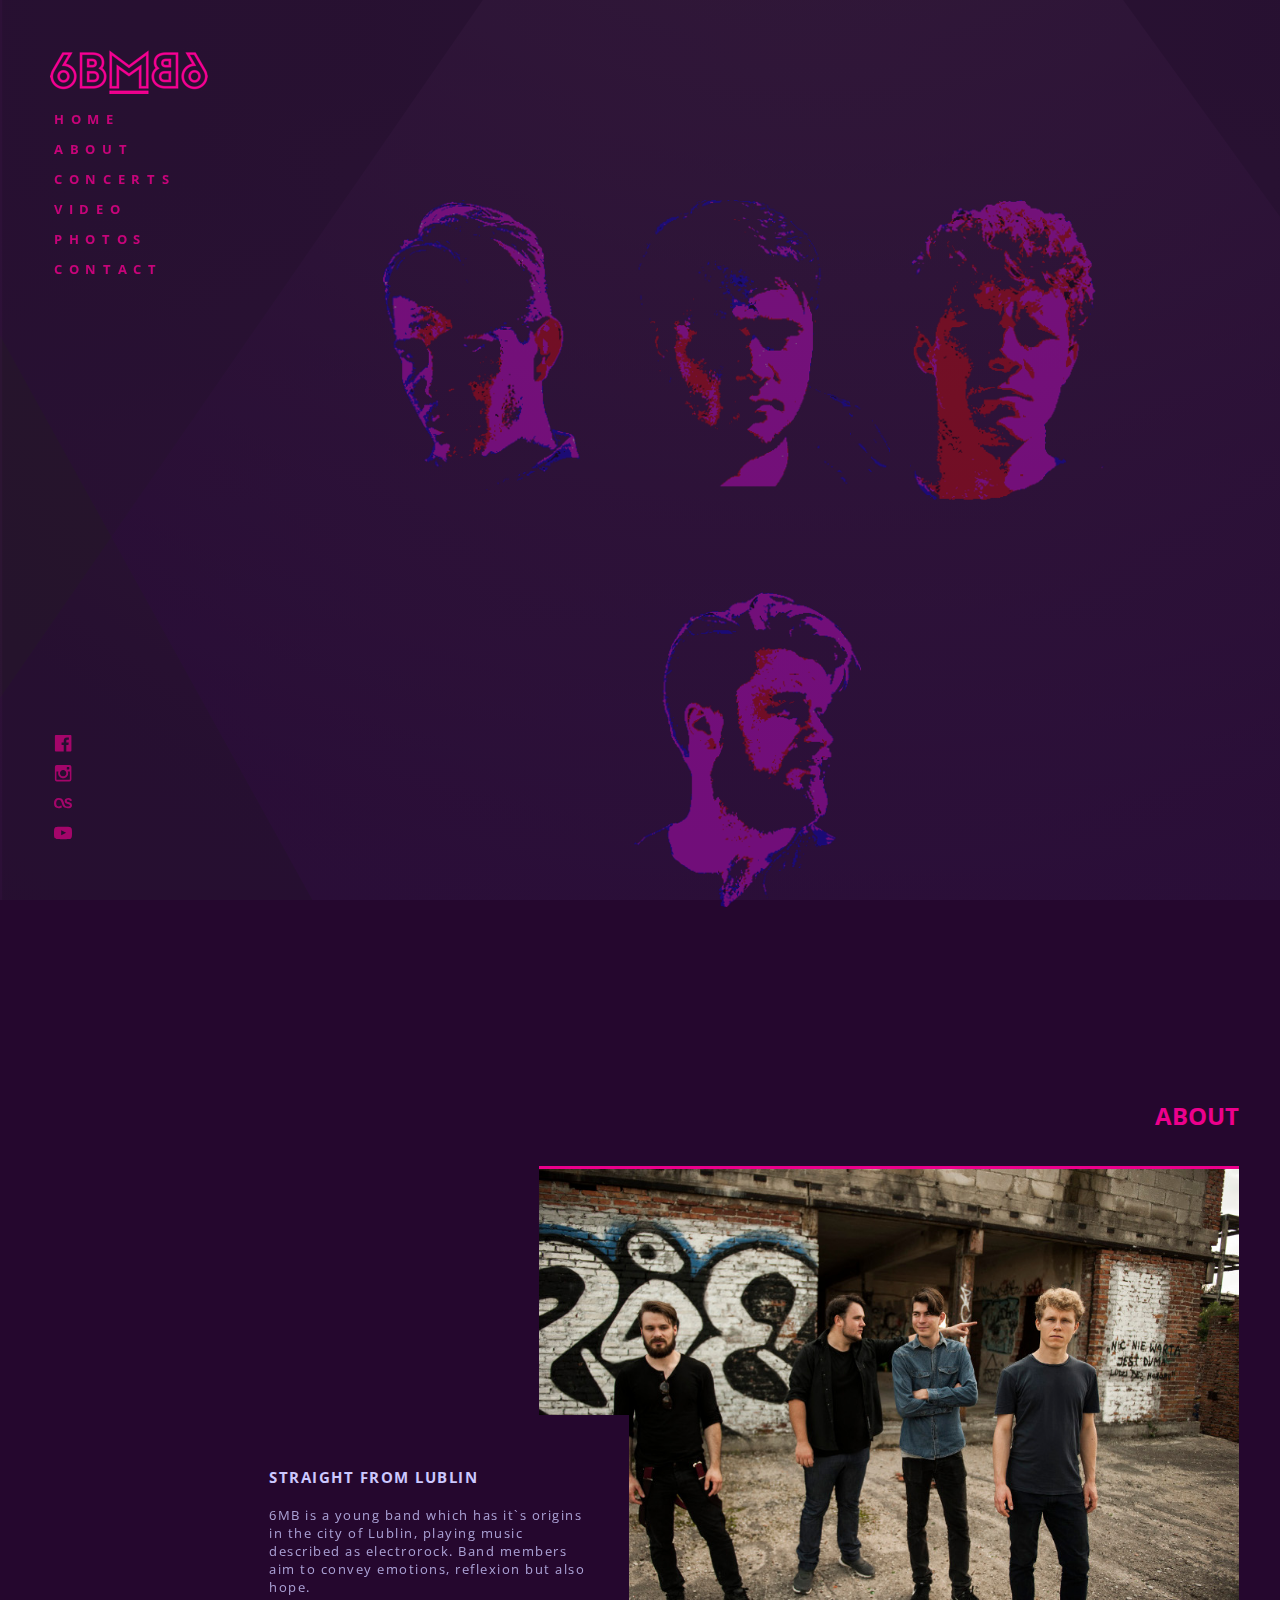
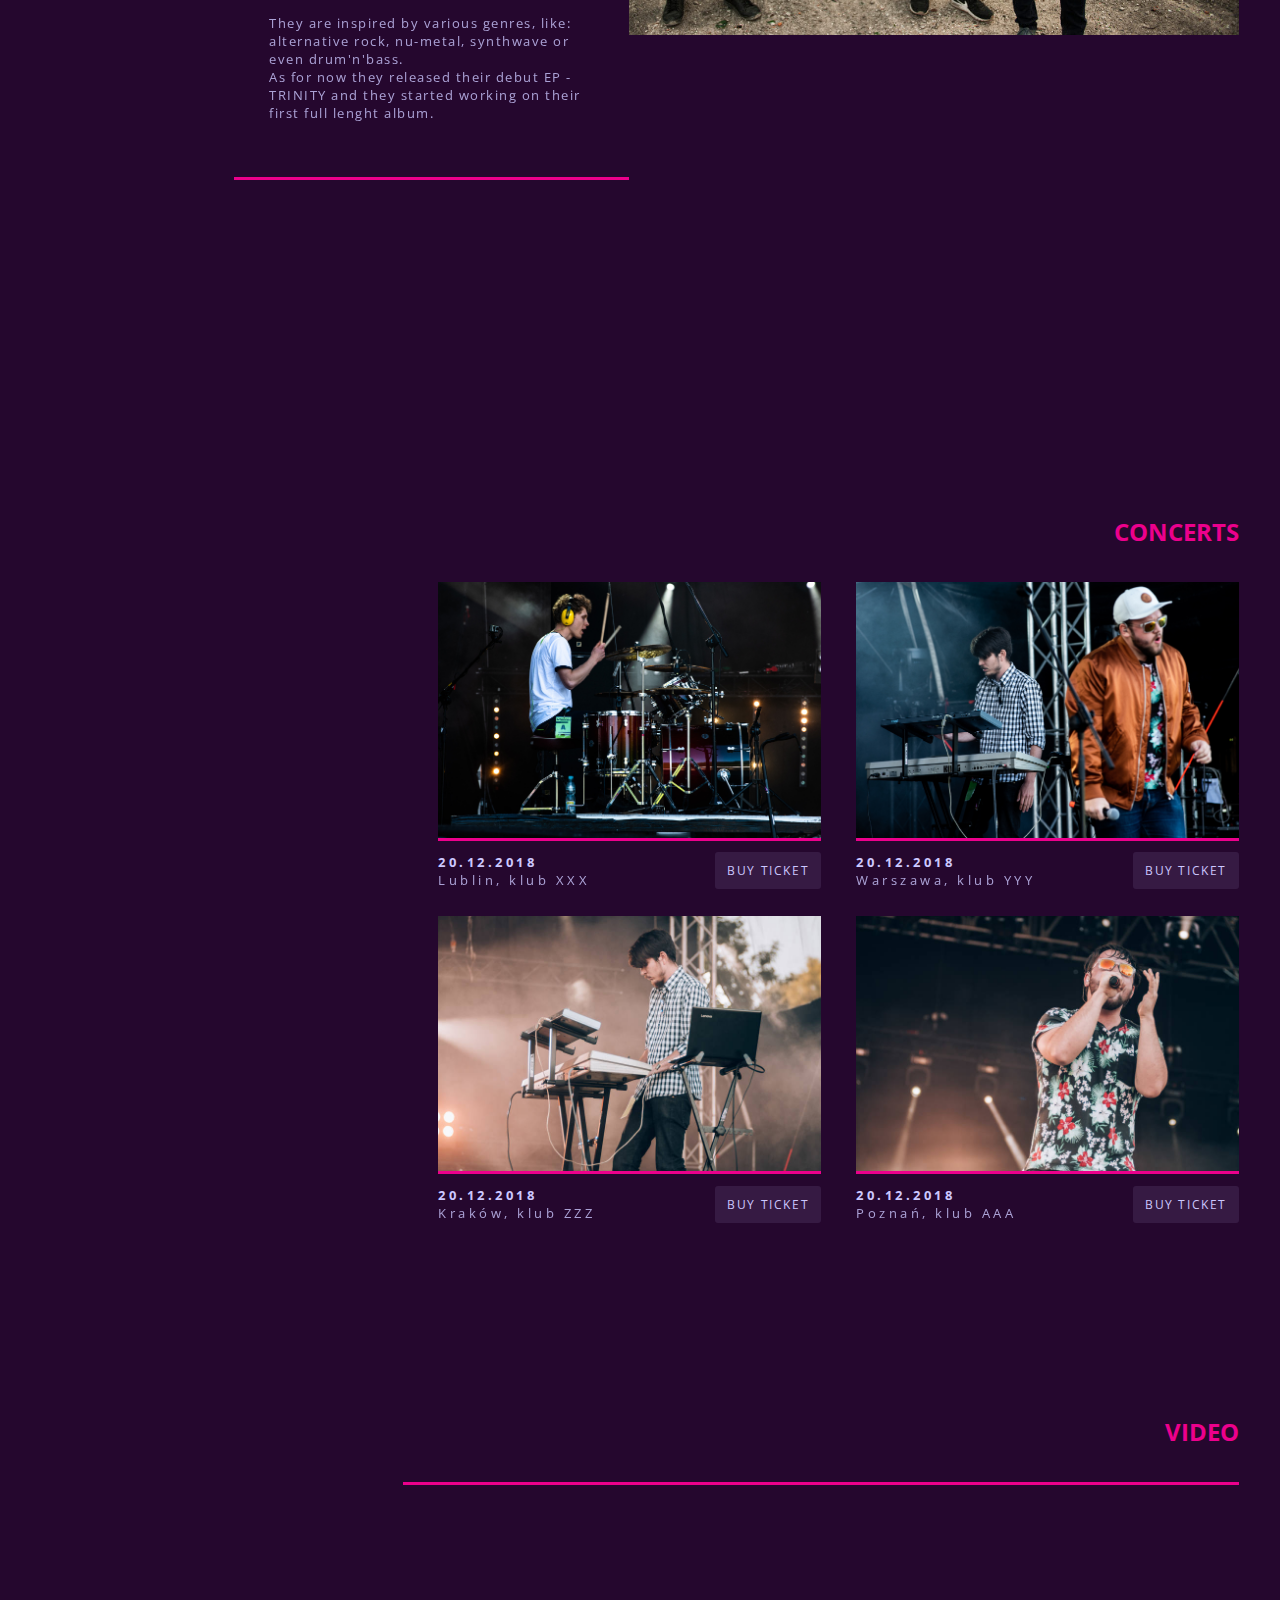
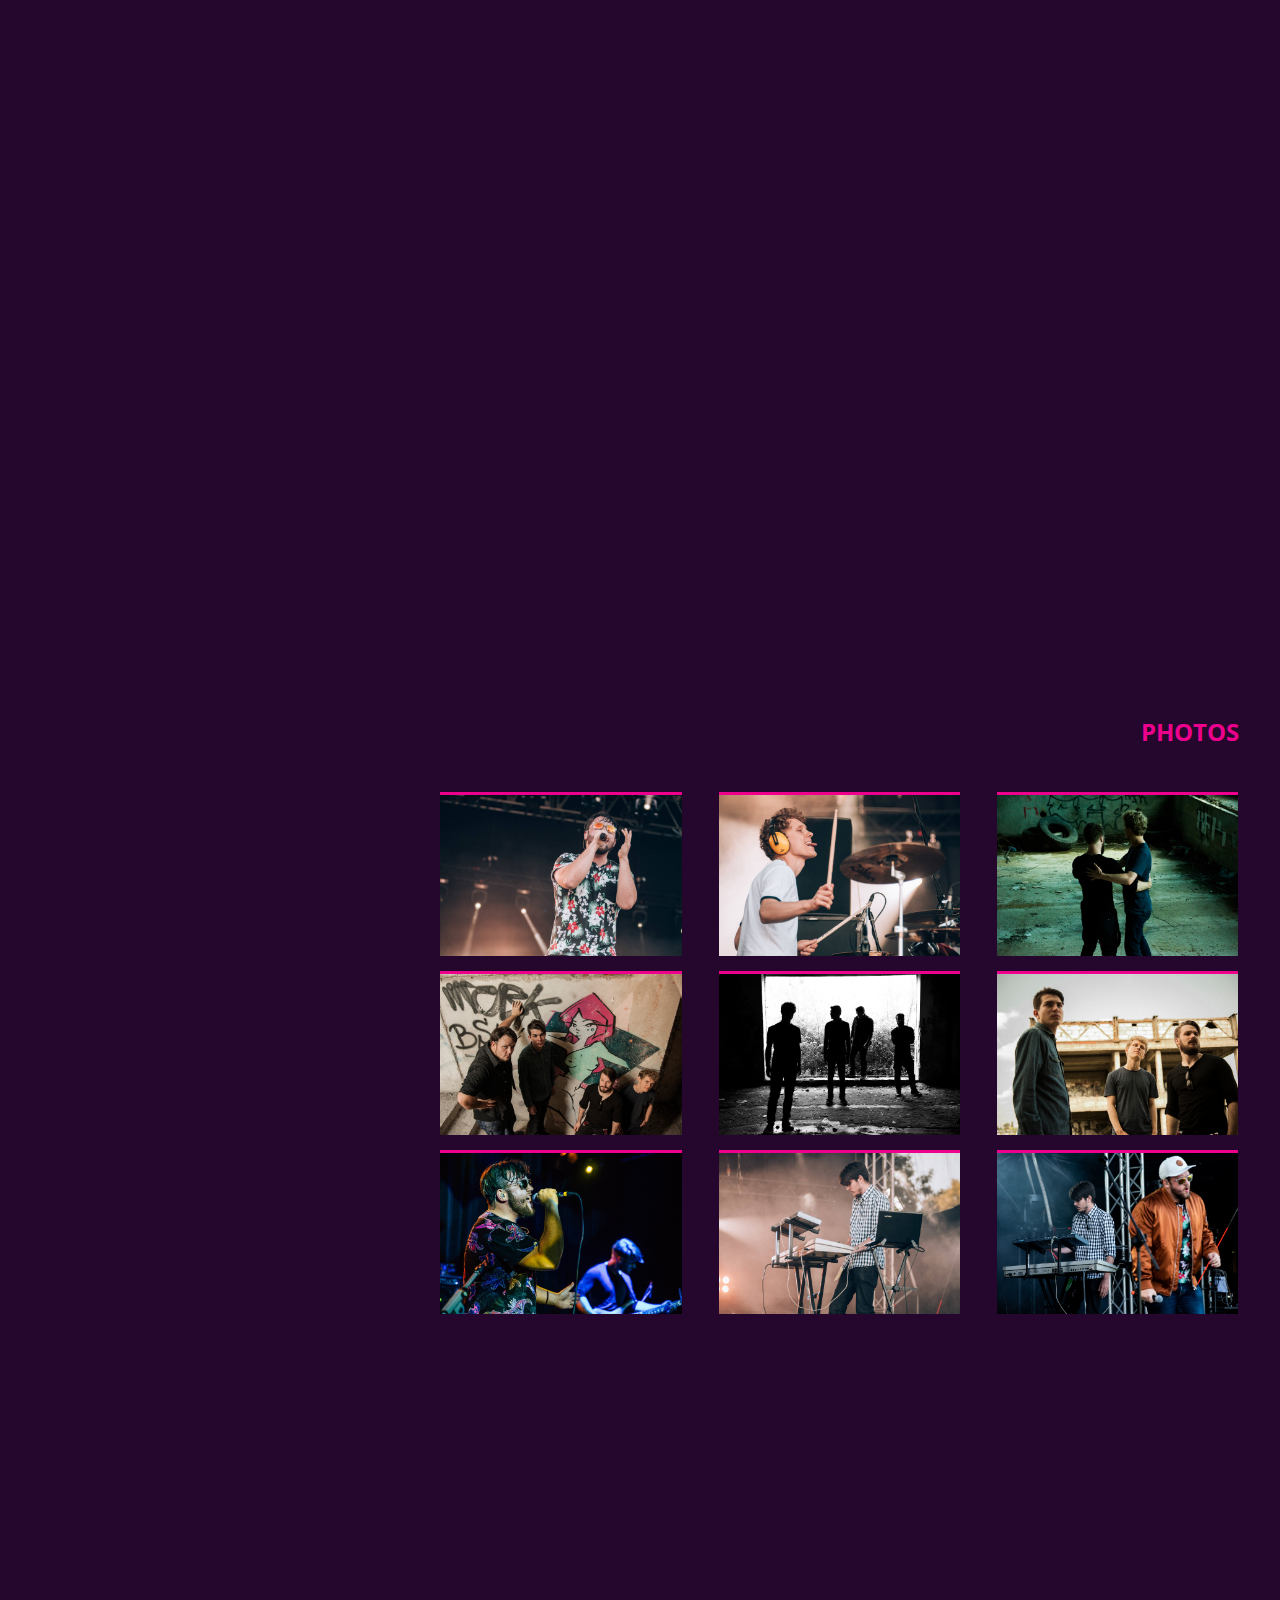
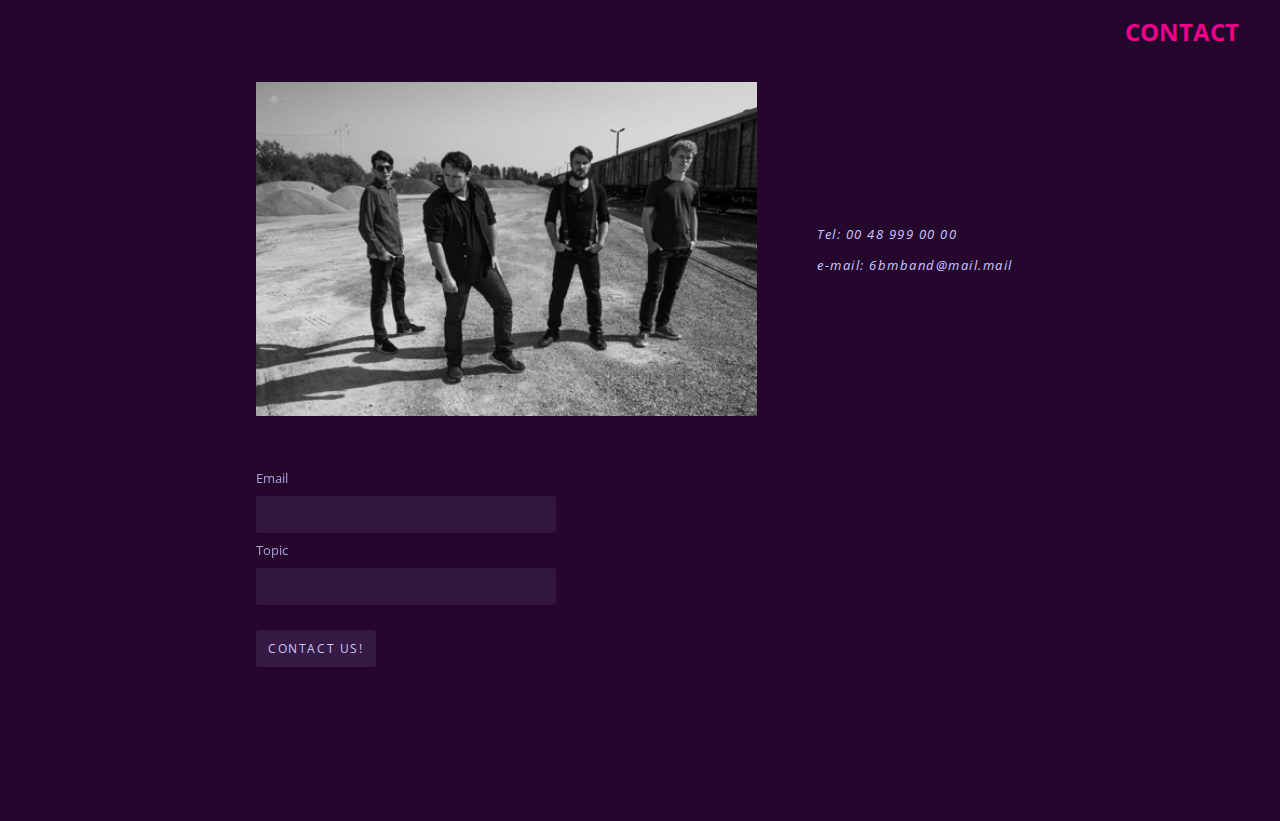
==== commit da196f1c: "Add visual effects" ====
--- a/Praca domowa/index.html
+++ b/Praca domowa/index.html
@@ -12,26 +12,26 @@
         <header class="page-header">
             <h1 class="page-logo">
                 <img src="../photos/logo.png" alt="band logo">
-            </h1>  
+            </h1>
             <nav class="page-menu">
                 <ul class="page-menu__items">
                     <li class="page-menu__item">
-                        <a href="#home">HOME</a>
-                    </li>
-                    <li class="page-menu__item">
-                        <a href="#about">ABOUT</a>
-                    </li>
-                    <li class="page-menu__item">
-                        <a href="#concerts">CONCERTS</a>
-                    </li>
-                    <li class="page-menu__item">
-                        <a href="#video">VIDEO</a>
-                    </li>
-                    <li class="page-menu__item">
-                        <a href="#photos">PHOTOS</a>
-                    </li>
-                    <li class="page-menu__item">
-                        <a href="#contact">CONTACT</a>
+                        <a class="page-menu__link" href="#home">HOME</a>
+                    </li>
+                    <li class="page-menu__item">
+                        <a class="page-menu__link" href="#about">ABOUT</a>
+                    </li>
+                    <li class="page-menu__item">
+                        <a class="page-menu__link" href="#concerts">CONCERTS</a>
+                    </li>
+                    <li class="page-menu__item">
+                        <a class="page-menu__link" href="#video">VIDEO</a>
+                    </li>
+                    <li class="page-menu__item">
+                        <a class="page-menu__link" href="#photos">PHOTOS</a>
+                    </li>
+                    <li class="page-menu__item">
+                        <a class="page-menu__link" href="#contact">CONTACT</a>
                     </li>
                 </ul>
             </nav>
@@ -209,18 +209,18 @@
         <footer class="page-footer">
             <ul class="media-menu">
                 <li class="media-menu__item">
-                    <a class="media-menu__link" href="#"><img src="../photos/fb.svg" alt="facebook logo"></a>
-                </li>
-                <li class="media-menu__item">
-                    <a class="media-menu__link" href="#"><img src="../photos/insta.svg" alt="instagram logo"></a>
-                </li>
-                <li class="media-menu__item">
-                    <a class="media-menu__link" href="#"><img src="../photos/last.svg" alt="last.fm logo"></a>
-                </li>
-                <li class="media-menu__item">
-                    <a class="media-menu__link" href="#"><img src="../photos/yout.svg" alt="youtube logo"></a>
+                    <a class="media-menu__link" href="#"><img class="media-menu__photo" src="../photos/fb.svg" alt="facebook logo"></a>
+                </li>
+                <li class="media-menu__item">
+                    <a class="media-menu__link" href="#"><img class="media-menu__photo" src="../photos/insta.svg" alt="instagram logo"></a>
+                </li>
+                <li class="media-menu__item">
+                    <a class="media-menu__link" href="#"><img class="media-menu__photo" src="../photos/last.svg" alt="last.fm logo"></a>
+                </li>
+                <li class="media-menu__item">
+                    <a class="media-menu__link" href="#"><img class="media-menu__photo" src="../photos/yout.svg" alt="youtube logo"></a>
                 </li>
             </ul>
         </footer>
     </body>
-</html>+</html>
--- a/Praca domowa/main.css
+++ b/Praca domowa/main.css
@@ -30,6 +30,17 @@
     border-radius: 3px;
     border: none;
 }
+.button:hover {
+  background-color: rgba(204, 200, 255, 0.5);
+}
+.button:focus {
+  background-color: rgba(204, 200, 255, 0.5);
+  border: 1px solid #CCC8FF;
+}
+.button:disabled {
+  color:#CCC8FF;
+  opacity: 0.1;
+}
 /* Page Header Styles */
 .page-header {
     position: fixed;
@@ -45,15 +56,28 @@
     padding: 4px;
 }
 /* Page Menu Styles */
-.page-menu__item a {
+.page-menu__link {
     text-decoration: none;
-    color: #ec008c;
+    color: #ef008c;
+    opacity: 0.8;
     font-size: 13px;
     font-weight: bold;
     letter-spacing: 6.7px;
     text-decoration-style: none;
-} 
-/* Page Content Styles */ 
+}
+.page-menu__link:hover {
+  opacity: 1;
+}
+.page-menu__link:active {
+  opacity: 0.6;
+}
+.page-menu__link:focus {
+  opacity: 1;
+}
+.page-menu__link:disabled {
+  opacity: 0.4;
+}
+/* Page Content Styles */
 .screen-reader-only {
     display: none;
 }
@@ -75,25 +99,37 @@
     display: flex;
     flex-flow: row wrap;
     align-items: center;
-    justify-content: space-evenly;
+    justify-content: center;
     color: #CCC8FF;
     margin-top: 20vh;
 }
 .members-list__item {
     text-align: left;
+    padding: 0 10px;
 }
 .members-list__name {
+    opacity: 0;
     margin-top: 30px;
     font-size: 15px;
     letter-spacing: 3.8px;
 }
 .members-list__role {
+    opacity: 0;
     font-size: 13px;
     letter-spacing: 3.5px;
-    opacity: 0.5;
 }
 .members-list__image{
-   height: 40vh;
+    opacity: 0.4;
+    height: 35vh;
+}
+.members-list__item:hover .members-list__image{
+    opacity: 1;
+}
+.members-list__item:hover .members-list__name{
+    opacity: 1;
+}
+.members-list__item:hover .members-list__role{
+    opacity: 0.8;
 }
 .about-section {
     display: flex;
@@ -104,7 +140,7 @@
     border-top: 3px solid #ec008c;
     width: 700px;
     z-index: 1;
-} 
+}
 .about-section__description {
     width: 395px;
     height: 365px;
@@ -141,6 +177,7 @@
     padding-bottom: 20px;
     padding-left: 35px;
     width: 50%;
+    min-width: 250px;
 }
 .concerts__image {
     width: 100%;
@@ -168,7 +205,7 @@
 .concerts__location {
     opacity: 0.8;
 }
-.concerts__time, 
+.concerts__time,
 .concerts__location{
     display: block;
     font-size: 13px;
@@ -184,22 +221,28 @@
 }
 .video iframe {
     width: 85%;
-    height: 70vh;
+    height: 60vh;
+    min-height: 300px;
     border-top: 3px solid  #ec008c;
 }
 .photo-gallery {
     display: flex;
     flex-wrap: wrap;
-    width: 100%; 
-    padding-left: 10%;
+    width: 100%;
+    padding-left: 15%;
 }
 .photo-gallery__item {
-    width: 33.33%;
-    padding: 2px 0 0 6px;
+    width: 33.3%;
+    padding: 10px 0 0 10px;
+    min-width: 250px;
 }
 .photo-gallery__image {
-    width: 100%;
+    width: 90%;
     border-top: 3px solid  #ec008c;
+}
+.photo-gallery__image:hover {
+  transition-duration: 1s;
+ transform: scale(1.1);
 }
 .contact-section {
     display: flex;
@@ -230,7 +273,7 @@
     margin-top: 45px;
     padding: 0;
     color: #CCC8FF;
-} 
+}
 .form__field {
     font-size: 13px;
     opacity: 0.8;
@@ -257,7 +300,6 @@
     bottom: 50px;
     left: 50px;
 }
-
 .media-menu {
     padding-left: 0;
     color: #ec008c;
@@ -266,7 +308,132 @@
 }
 .media-menu__item {
     padding: 4px;
-} 
-.media-menu__item img {
+}
+.media-menu__photo {
     height: 18px;
-}+    opacity: 0.8;
+}
+.media-menu__photo:hover {
+  opacity: 1;
+}
+.media-menu__photo:active {
+  opacity: 0.6;
+}
+.media-menu__photo:focus {
+  opacity: 1;
+}
+.media-menu__photo:disabled {
+  opacity: 0.4;
+}
+
+@media only screen and (max-width : 768px) {
+    .page-header {
+        position: static;
+        padding: 3%;
+        text-align: center;
+    }
+    .page-logo {
+        margin-bottom: 3%;
+    }
+    .page-content {
+        width: 100%;
+        margin: 0;
+    }
+    .content-section {
+        padding: 3% 3%;
+    }
+    .content-section__header {
+        margin: 7.5% 0;
+    }
+    .about-section__image {
+        width: 100%;
+    }
+    .about-section__description {
+        padding: 20px;
+        width: 100%;
+        position: static;
+    }
+    .members-list {
+        margin-top: 20px;
+    }
+    .members-list__item {
+        text-align: center;
+        padding: 2%;
+    }
+    .members-list__name,
+    .members-list__role {
+        text-align: center;
+    }
+    .concerts {
+        padding: 0;
+    }
+    .concerts__item {
+        width: 100%;
+        padding-left: 0;
+    }
+    .video iframe {
+        width: 100%;
+    }
+    .photo-gallery {
+        padding: 0;
+    }
+    .photo-gallery__item {
+        width: 100%;
+        padding: 0;
+    }
+    /* Contact Styles */
+    .contact-section__info {
+        width: 100%;
+    }
+    .contact-section__image,
+    .contact-section__address {
+        width: 100%;
+        padding: 0;
+    }
+    .form__input {
+        width: 100%;
+    }
+    .page-footer {
+        position: static;
+        text-align: center;
+    }
+    .media-menu__item {
+        display: inline-block;
+        padding: 3%;
+    }
+    .media-menu__photo {
+        height: 30px;
+    }
+}
+@media only screen and (min-width : 768px) and (max-width : 1024px) {
+    .about-section__image {
+        width: 80%;
+    }
+    .about-section__description {
+        height: 300px;
+        width: 45%;
+        padding: 20px;
+        position: relative;
+        bottom: 120px;
+        right: 380px;
+    }
+    .video iframe {
+        width: 90%;
+        height: 500px;
+    }
+    .concerts__item {
+        width: 48%;
+        padding: 1%;
+        padding-left: 0;
+    }
+    .photo-gallery__item {
+        width: 50%;
+        padding: 1%;
+    }
+    .contact-section__image {
+        width: 60%;
+    }
+    .form__input {
+        width: 60%;
+    }
+}
